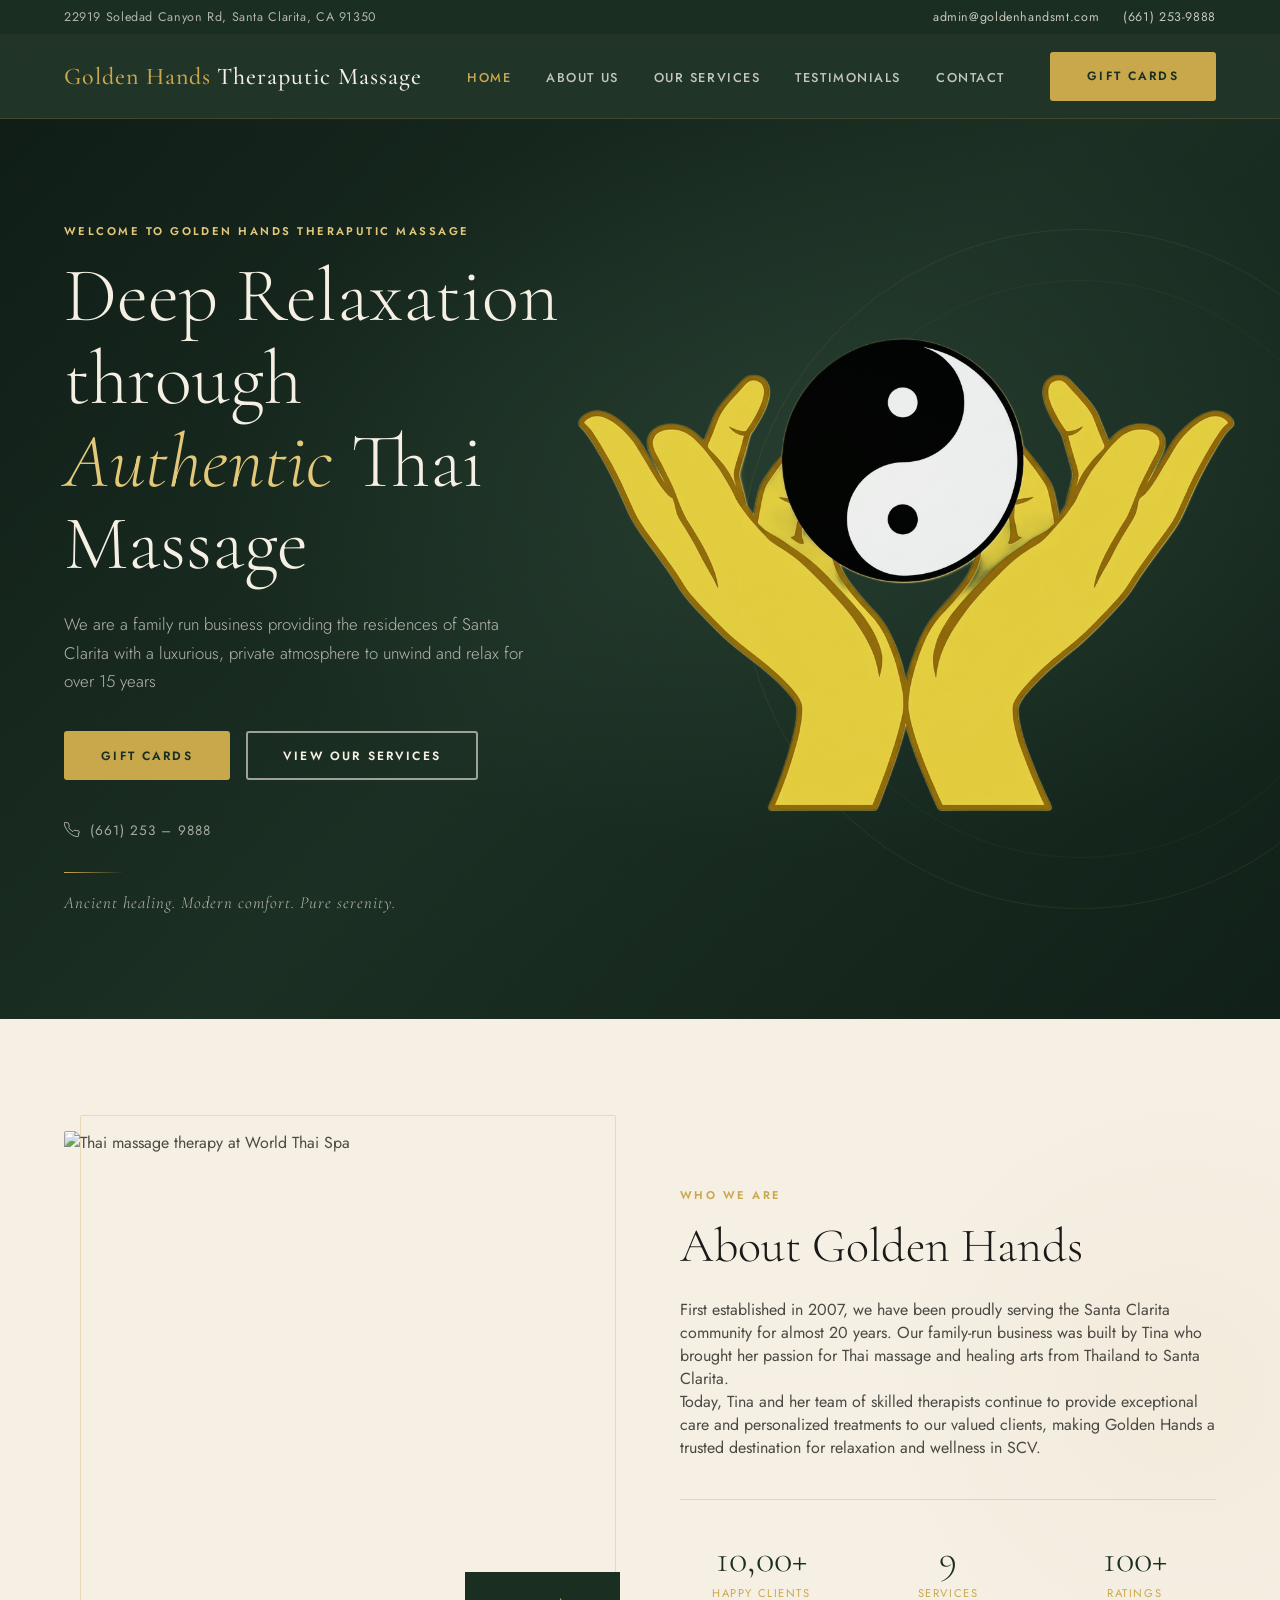
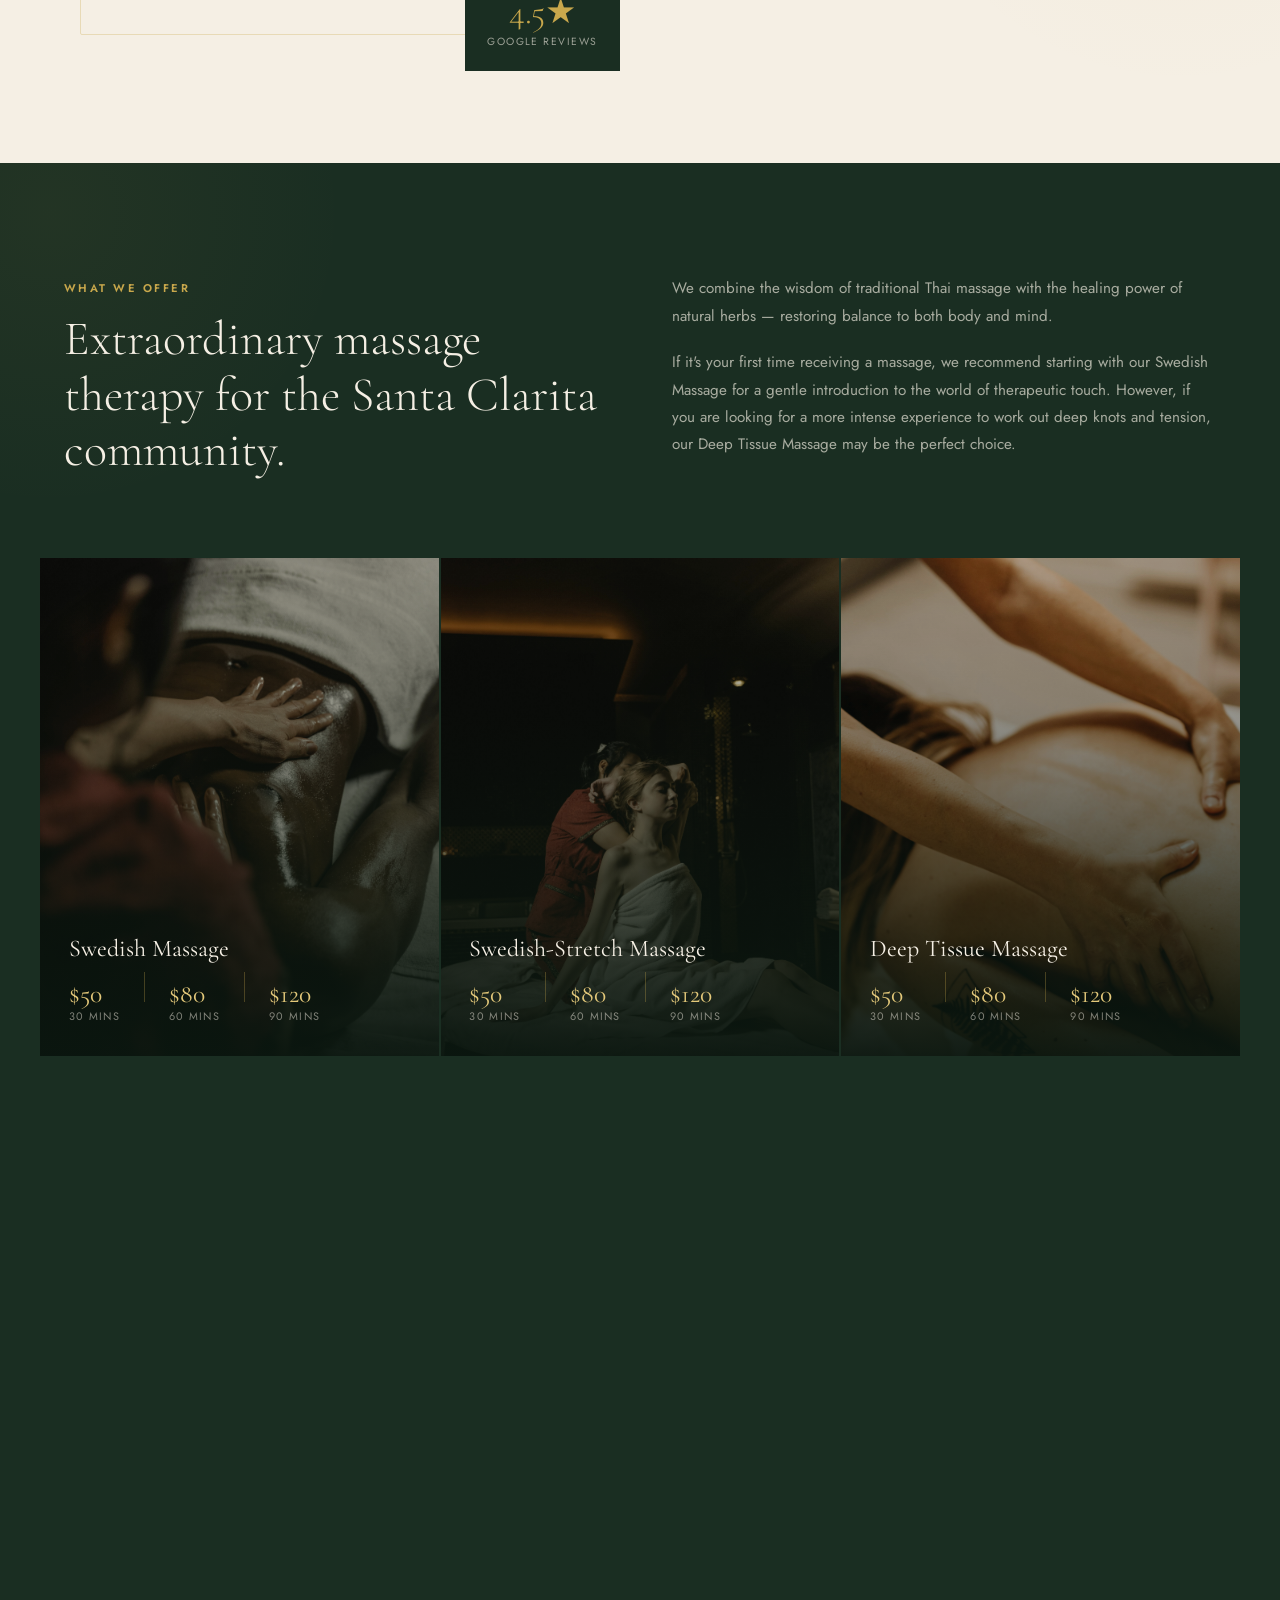
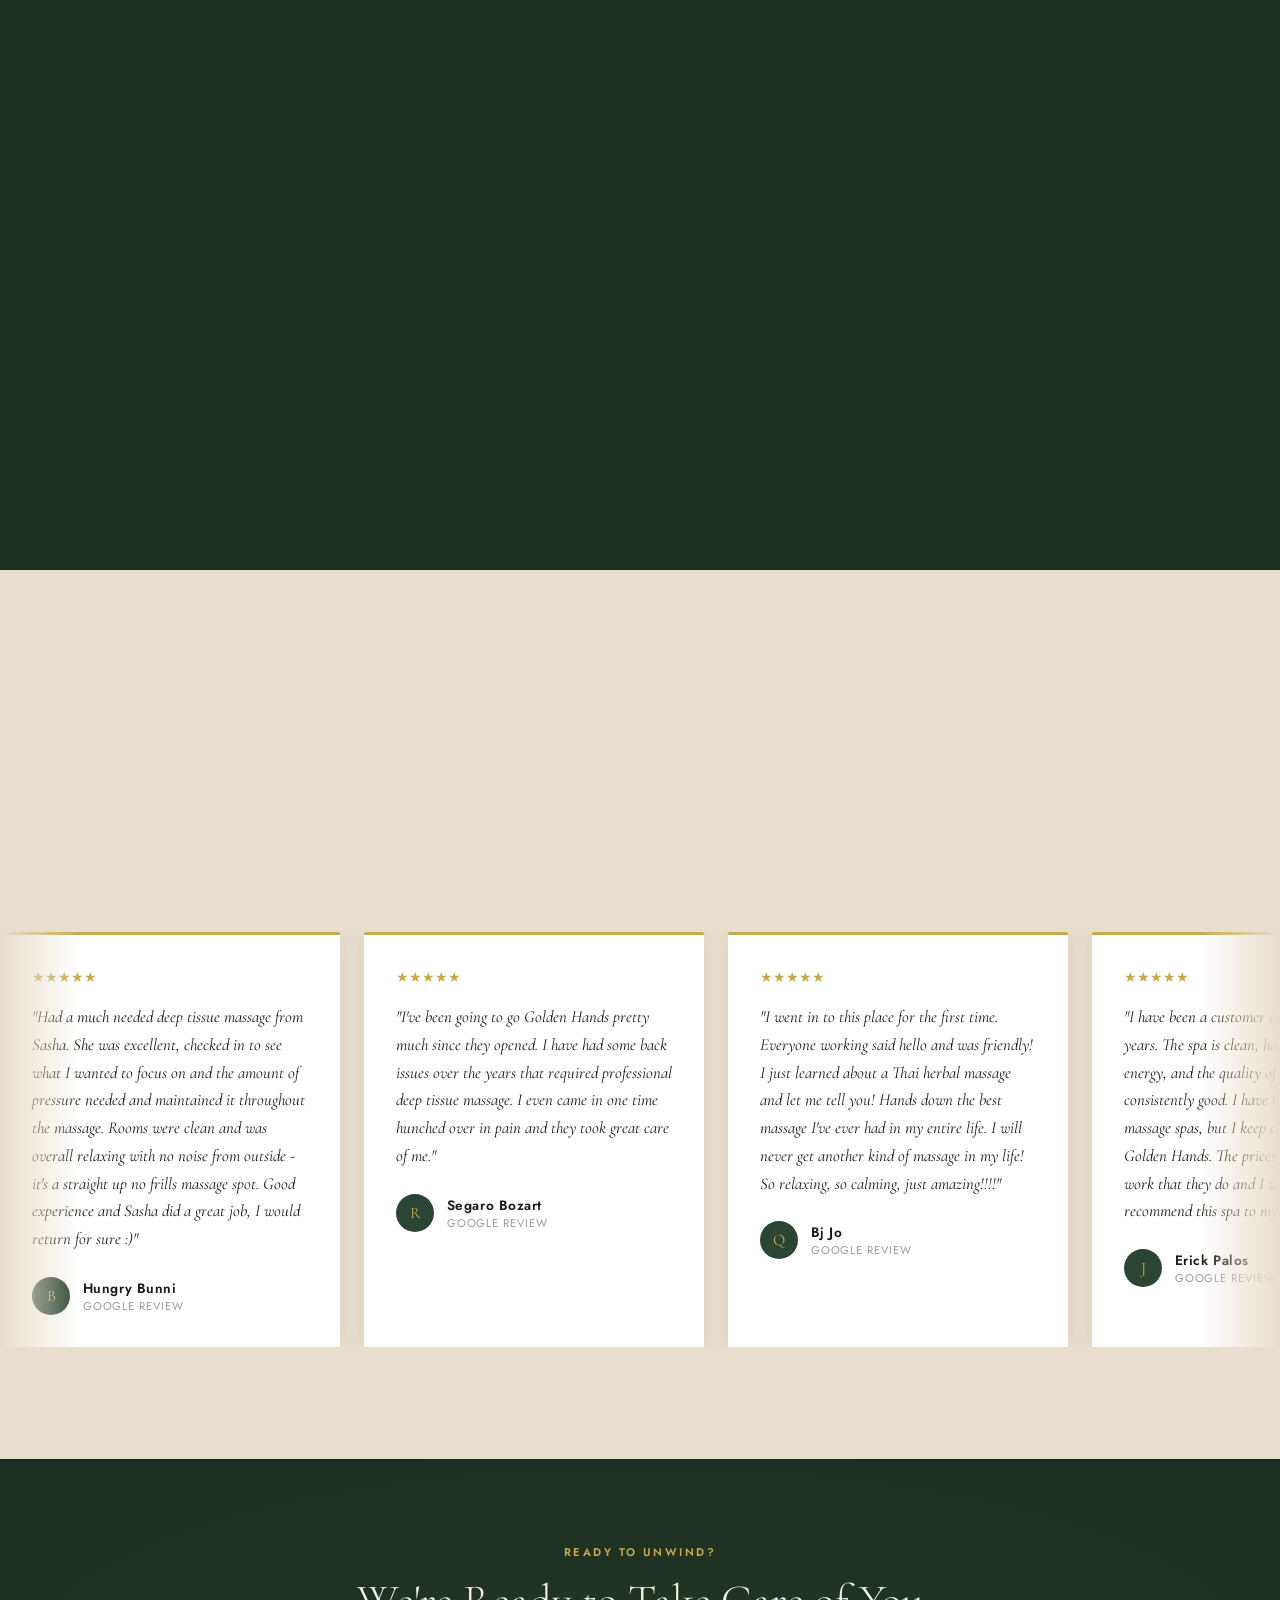
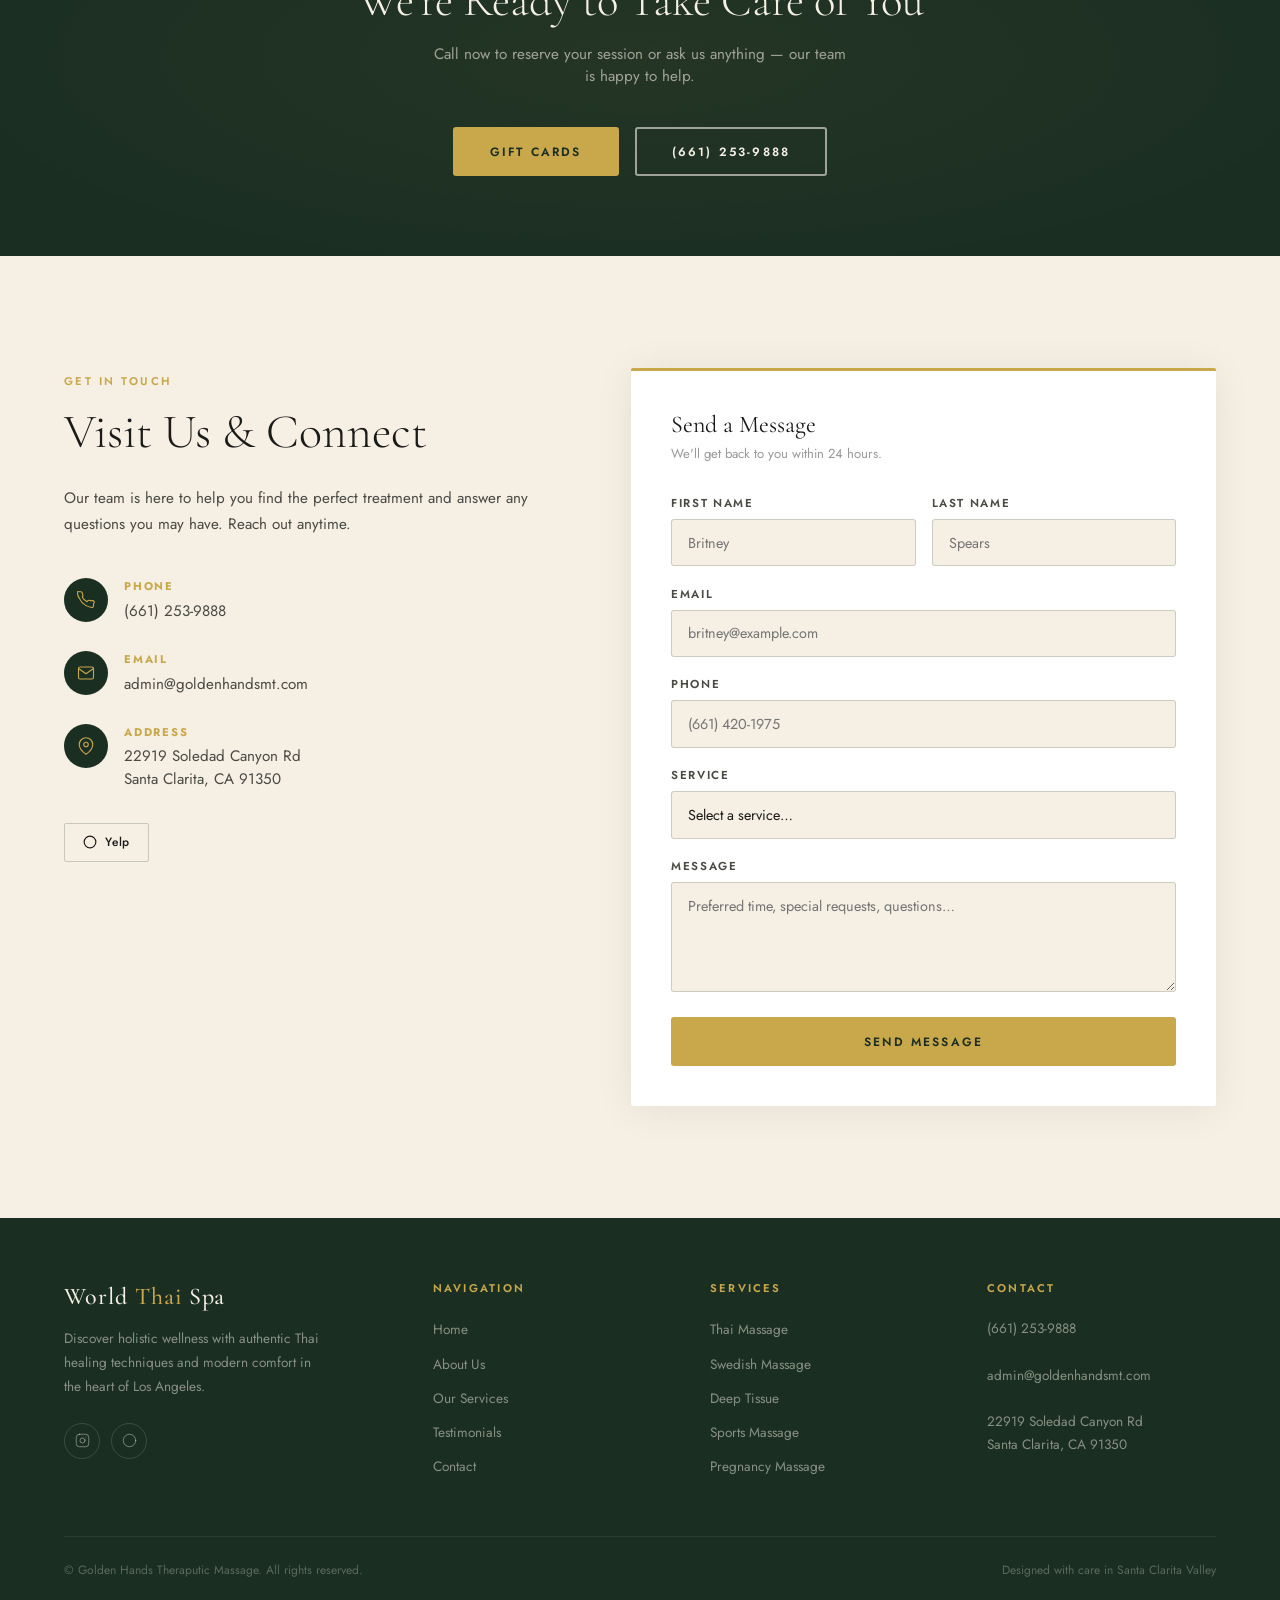
==== home.html @ 312598e4 "basic site" ====
<!DOCTYPE html>
<html lang="en">

<head>
  <meta charset="UTF-8" />
  <meta name="viewport" content="width=device-width,initial-scale=1.0" />
  <title>World Thai Spa – Authentic Thai Massage in Los Angeles</title>
  <link rel="preconnect" href="https://fonts.googleapis.com" />
  <link rel="preconnect" href="https://fonts.gstatic.com" crossorigin />
  <link
    href="https://fonts.googleapis.com/css2?family=Cormorant+Garamond:ital,wght@0,300;0,400;0,500;1,300;1,400&family=Jost:wght@300;400;500;600&display=swap"
    rel="stylesheet" />
  <link rel="stylesheet" href="style.css" />
  <link rel="icon" type="image/png" href="/assets/imgs/gh_logo.png">
</head>

<body>

  <!-- TOP BAR -->
  <div class="topbar">
    <div class="wrap">
      <span>22919 Soledad Canyon Rd, Santa Clarita, CA 91350</span>
      <div class="tb-links">
        <a href="mailto:admin@goldenhandsmt.com">admin@goldenhandsmt.com</a>
        <a href="tel:6612539888">(661) 253-9888</a>
      </div>
    </div>
  </div>

  <!-- NAV -->
  <nav id="main-nav">
    <div class="wrap">
      <div class="nav-in">
        <a href="#" class="logo"><span>Golden Hands </span>Theraputic Massage</span></a>
        <ul class="nav-links">
          <li><a href="#hero">Home</a></li>
          <li><a href="#about">About Us</a></li>
          <li><a href="#services">Our Services</a></li>
          <li><a href="#testimonials">Testimonials</a></li>
          <li><a href="#contact">Contact</a></li>
        </ul>
        <a href="https://www.thegiftcardcafe.com/vcart/shopPackage.php" target="_blank" rel="noopener"
          class="btn btn-gold nav-bk">Gift Cards</a>
        <button class="hamburger" id="ham" aria-label="Toggle menu"><span></span><span></span><span></span></button>
      </div>
    </div>
    <div class="mob-menu" id="mob">
      <a href="#hero">Home</a>
      <a href="#about">About Us</a>
      <a href="#services">Our Services</a>
      <a href="#testimonials">Testimonials</a>
      <a href="#contact">Contact</a>
      <a href="https://www.thegiftcardcafe.com/vcart/shopPackage.php" target="_blank" rel="noopener"
        class="btn btn-gold">Gift Cards</a>
    </div>
  </nav>

  <!-- HERO -->
  <section id="hero">
    <div class="hero-bg"></div>
    <div class="hero-grain"></div>
    <div class="hero-ring"></div>
    <div class="hero-logo">
      <img src="assets/imgs/gh_logo.png" alt="Golden Hands Therapeutic Massage Logo" />
    </div>
    <div class="wrap">
      <div class="hero-content">
        <span class="eyebrow">Welcome to Golden Hands Theraputic Massage</span>
        <h1>Deep Relaxation through<br><em>Authentic</em> Thai Massage</h1>
        <p>We are a family run business providing the residences of Santa Clarita with a luxurious, private atmosphere
          to unwind and relax for over 15 years</p>
        <div class="hero-cta">
          <a href="https://www.thegiftcardcafe.com/vcart/shopPackage.php" target="_blank" rel="noopener"
            class="btn btn-gold">Gift Cards</a>
          <a href="#services" class="btn btn-ol-lt">View Our Services</a>
        </div>
        <a href="tel:6612539888" class="hero-phone">
          <svg width="16" height="16" viewBox="0 0 24 24" fill="none" stroke="currentColor" stroke-width="1.5"
            stroke-linecap="round" stroke-linejoin="round">
            <path
              d="M22 16.92v3a2 2 0 01-2.18 2 19.79 19.79 0 01-8.63-3.07A19.5 19.5 0 013.17 9.81a19.79 19.79 0 01-3.07-8.62A2 2 0 012.08 1h3a2 2 0 012 1.72c.127.96.361 1.903.7 2.81a2 2 0 01-.45 2.11L6.91 8.06a16 16 0 006.29 6.29l1.42-1.42a2 2 0 012.11-.45c.907.339 1.85.573 2.81.7A2 2 0 0122 16.92z" />
          </svg>
          (661) 253 – 9888
        </a>
        <div class="hero-div"></div>
        <p class="hero-tag">Ancient healing. Modern comfort. Pure serenity.</p>
      </div>
    </div>
  </section>

  <!-- ABOUT -->
  <section id="about">
    <div class="wrap">
      <div class="about-grid">
        <div class="about-img-wrap reveal">
          <div class="about-frame"></div>
          <img src="https://images.unsplash.com/photo-1544161515-4ab6ce6db874?w=700&q=80"
            alt="Thai massage therapy at World Thai Spa" />
          <div class="about-badge"><strong>4.5★</strong><span>Google Reviews</span></div>
        </div>
        <div class="reveal">
          <span class="eyebrow">Who We Are</span>
          <h2 class="section-title">About Golden Hands</h2>
          <p>First established in 2007, we have been proudly serving the Santa Clarita community for almost 20 years.
            Our family-run business was built by Tina who brought her passion for Thai massage and healing arts from
            Thailand to Santa Clarita.
          </p>
          <p>Today, Tina and her team of skilled therapists continue to provide exceptional care and personalized
            treatments to our valued clients, making Golden Hands a trusted destination for relaxation and wellness in
            SCV.</p>
          </p>
          <div class="stats">
            <div><span class="stat-num">10,00+</span><span class="stat-lbl">Happy Clients</span></div>
            <div><span class="stat-num">9</span><span class="stat-lbl">Services</span></div>
            <div><span class="stat-num">100+</span><span class="stat-lbl">Ratings</span></div>
          </div>
        </div>
      </div>
    </div>
  </section>

  <!-- SERVICES -->
  <section id="services">
    <div class="wrap">
      <div class="svc-intro">
        <div class="reveal">
          <span class="eyebrow">What We Offer</span>
          <h2 class="section-title">Extraordinary massage therapy for the Santa Clarita community.</h2>
        </div>
        <div class="svc-intro-r reveal">
          <p>We combine the wisdom of traditional Thai massage with the healing power of natural herbs — restoring
            balance to both body and mind.</p>
          <p>If it's your first time receiving a massage, we recommend starting with our Swedish Massage for a gentle
            introduction to the world of therapeutic touch. However, if you are looking for a more intense experience to
            work out deep knots and tension, our Deep Tissue Massage may be the perfect choice.</p>
        </div>
      </div>
    </div>
    <div class="svc-grid">

      <div class="svc-card">
        <img src="assets/imgs/swedish_massage.jpg" alt="Swedish Massage" />
        <div class="svc-overlay">
          <h3 class="svc-name">Swedish Massage</h3>
          <p class="svc-desc">Gentle massage to ease stress, boost circulation, and provide calm relaxation — ideal for
            a peaceful day.</p>
          <div class="svc-prices">
            <div class="p-item"><span class="p-amt">$50</span><span class="p-dur">30 mins</span></div>
            <div class="p-div"></div>
            <div class="p-item"><span class="p-amt">$80</span><span class="p-dur">60 mins</span></div>
            <div class="p-div"></div>
            <div class="p-item"><span class="p-amt">$120</span><span class="p-dur">90 mins</span></div>
          </div>
        </div>
        <a href="https://www.thegiftcardcafe.com/vcart/shopPackage.php" target="_blank" rel="noopener"
          class="svc-book">Book
          →</a>
      </div>

      <div class="svc-card">
        <img src="assets/imgs/swedish_stretch.jpg" alt="Swedish Stretch Massage" />
        <div class="svc-overlay">
          <h3 class="svc-name">Swedish-Stretch Massage</h3>
          <p class="svc-desc">Gentle massage to ease stress, boost circulation, and provide calm relaxation including
            stretching — ideal for
            a peaceful day.</p>
          <div class="svc-prices">
            <div class="p-item"><span class="p-amt">$50</span><span class="p-dur">30 mins</span></div>
            <div class="p-div"></div>
            <div class="p-item"><span class="p-amt">$80</span><span class="p-dur">60 mins</span></div>
            <div class="p-div"></div>
            <div class="p-item"><span class="p-amt">$120</span><span class="p-dur">90 mins</span></div>
          </div>
        </div>
        <a href="https://www.thegiftcardcafe.com/vcart/shopPackage.php" target="_blank" rel="noopener"
          class="svc-book">Book
          →</a>
      </div>

      <div class="svc-card">
        <img src="assets/imgs/deep_tissue_massage.jpg" alt="Deep Tissue Massage" />
        <div class="svc-overlay">
          <h3 class="svc-name">Deep Tissue Massage</h3>
          <p class="svc-desc">Target chronic tension — release tight knots and restore your body's vitality with focused
            pressure.</p>
          <div class="svc-prices">
            <div class="p-item"><span class="p-amt">$50</span><span class="p-dur">30 mins</span></div>
            <div class="p-div"></div>
            <div class="p-item"><span class="p-amt">$80</span><span class="p-dur">60 mins</span></div>
            <div class="p-div"></div>
            <div class="p-item"><span class="p-amt">$120</span><span class="p-dur">90 mins</span></div>
          </div>
        </div>
        <a href="https://www.thegiftcardcafe.com/vcart/shopPackage.php" target="_blank" rel="noopener"
          class="svc-book">Book
          →</a>
      </div>

      <div class="svc-card">
        <img src="assets/imgs/thai_massage.png" alt="Deep Tissue Massage" />
        <div class="svc-overlay">
          <h3 class="svc-name">Deep Tissue-Thai Massage</h3>
          <p class="svc-desc">Target chronic tension — release tight knots and restore your body's vitality with focused
            pressure. While incorporating elements of Thai massage of stepping and feet to stretch the body</p>
          <div class="svc-prices">
            <div class="p-item"><span class="p-amt">$50</span><span class="p-dur">30 mins</span></div>
            <div class="p-div"></div>
            <div class="p-item"><span class="p-amt">$80</span><span class="p-dur">60 mins</span></div>
            <div class="p-div"></div>
            <div class="p-item"><span class="p-amt">$120</span><span class="p-dur">90 mins</span></div>
          </div>
        </div>
        <a href="https://www.thegiftcardcafe.com/vcart/shopPackage.php" target="_blank" rel="noopener"
          class="svc-book">Book
          →</a>
      </div>

      <div class="svc-card">
        <img src="assets/imgs/sports_massage.png" alt="Sports Massage" />
        <div class="svc-overlay">
          <h3 class="svc-name">Sports Massage</h3>
          <p class="svc-desc">Similar to a deep tissue massage, but tailored for athletes to enhance performance,
            increase flexibility, and target specific injury-prone areas</p>
          <div class="svc-prices">
            <div class="p-item"><span class="p-amt">$50</span><span class="p-dur">30 mins</span></div>
            <div class="p-div"></div>
            <div class="p-item"><span class="p-amt">$80</span><span class="p-dur">60 mins</span></div>
            <div class="p-div"></div>
            <div class="p-item"><span class="p-amt">$120</span><span class="p-dur">90 mins</span></div>
          </div>
        </div>
        <a href="https://www.thegiftcardcafe.com/vcart/shopPackage.php" target="_blank" rel="noopener"
          class="svc-book">Book
          →</a>
      </div>

      <div class="svc-card">
        <img src="assets/imgs/pregnancy_massage.png" alt="Pregnancy Massage" />
        <div class="svc-overlay">
          <h3 class="svc-name">Pregnancy Massage</h3>
          <p class="svc-desc">A pregnancy massage is a gentle, soothing therapy tailored to support a pregnant person’s
            changing body, helping relieve tension in areas like the lower back, hips, and legs.</p>
          <p class="svc-desc">It is recommended to be atleast in the second trimester(12 weeks) to receive this
            treatment.</p>
          <div class="svc-prices">
            <div class="p-item"><span class="p-amt">$70</span><span class="p-dur">60 mins</span></div>
            <div class="p-div"></div>
            <div class="p-item"><span class="p-amt">$70</span><span class="p-dur">60 mins</span></div>
            <div class="p-div"></div>
            <div class="p-item"><span class="p-amt">$100</span><span class="p-dur">90 mins</span></div>
          </div>
        </div>
        <a href="https://www.thegiftcardcafe.com/vcart/shopPackage.php" target="_blank" rel="noopener"
          class="svc-book">Book
          →</a>
      </div>

      <div class="svc-card">
        <img src="assets/imgs/hot_stone_massage.jpg" alt="Hot Stone Massage" />
        <div class="svc-overlay">
          <h3 class="svc-name">Hot Stone Massage</h3>
          <p class="svc-desc">A hot stone massage is a deeply relaxing treatment that uses smooth, heated stones placed
            on key areas of the body and incorporated into the massage to ease muscle tension. The warmth of the stones
            helps improve circulation, melt away stress, and promote a profound sense of calm and balance.</p>
          <div class="svc-prices">
            <div class="p-item"><span class="p-amt">$90</span><span class="p-dur">60 mins</span></div>
            <div class="p-div"></div>
            <div class="p-item"><span class="p-amt">$135</span><span class="p-dur">90 mins</span></div>
          </div>
        </div>
        <a href="https://www.thegiftcardcafe.com/vcart/shopPackage.php" target="_blank" rel="noopener"
          class="svc-book">Book
          →</a>
      </div>


      <div class="svc-card">
        <img src="assets/imgs/herbal.png" alt="Thai Herbal Massage" />
        <div class="svc-overlay">
          <h3 class="svc-name">Thai Herbal Massage</h3>
          <p class="svc-desc">This treatment is used in combination with traditional Thai and Deep Tissue massage by
            using a steamed Herb Balls.</p>
          <p class="svc-desc">The herbals are imported from Thailand and contains turmeric, plai, kaffir lime, camphor
            and tamarind. The herbs deeply relax muscles and reduce inflammation while drawing out toxins, and purfy,
            heal and smooth the skin.</p>
          <div class="svc-prices">
            <div class="p-item"><span class="p-amt">$110</span><span class="p-dur">60 mins</span></div>
            <div class="p-div"></div>
            <div class="p-item"><span class="p-amt">$155</span><span class="p-dur">90 mins</span></div>
          </div>
        </div>
        <a href="https://www.thegiftcardcafe.com/vcart/shopPackage.php" target="_blank" rel="noopener"
          class="svc-book">Book
          →</a>
      </div>

      <div class="svc-card">
        <img src="https://images.unsplash.com/photo-1540555700478-4be289fbecef?w=600&q=80" alt="Combination Massage" />
        <div class="svc-overlay">
          <h3 class="svc-name">Body Scrub Massage</h3>
          <p class="svc-desc">A body scrub that exfoliates and nourishes the skin, leaving it smooth and radiant.</p>
          <div class="svc-prices">
            <div class="p-item"><span class="p-amt">$70</span><span class="p-dur">40 mins</span></div>
          </div>
        </div>
        <a href="https://www.thegiftcardcafe.com/vcart/shopPackage.php" target="_blank" rel="noopener"
          class="svc-book">Book
          →</a>
      </div>

  </section>

  <!-- TESTIMONIALS -->
  <section id="testimonials">
    <div class="wrap">
      <div class="t-header reveal">
        <span class="eyebrow">Testimonials</span>
        <h2 class="section-title">Customer Feedback &amp; Reviews</h2>
        <div class="stars-row">★★★★★</div>
      </div>
    </div>
    <div class="t-wrap">
      <div class="t-track">
        <div class="r-card">
          <div class="r-stars">★★★★★</div>
          <p class="r-text">"Had a much needed deep tissue massage from Sasha. She was excellent, checked in to see what I wanted to focus on and the amount of pressure needed and maintained it throughout the massage. Rooms were clean and was overall relaxing with no noise from outside - it's a straight up no frills massage spot. Good experience and Sasha did a great job, I would return for sure :)"</p>
          <div class="r-auth">
            <div class="r-av">B</div>
            <div>
              <div class="r-name">Hungry Bunni</div>
              <div class="r-src">Google Review</div>
            </div>
          </div>
        </div>
        <div class="r-card">
          <div class="r-stars">★★★★★</div>
          <p class="r-text">"I've been going to go Golden Hands pretty much since they opened. I have had some back issues over the years that required professional deep tissue massage. I even came in one time hunched over in pain and they took great care of me."</p>
          <div class="r-auth">
            <div class="r-av">R</div>
            <div>
              <div class="r-name">Segaro Bozart</div>
              <div class="r-src">Google Review</div>
            </div>
          </div>
        </div>
        <div class="r-card">
          <div class="r-stars">★★★★★</div>
          <p class="r-text">"I went in to this place for the first time. Everyone working said hello and was friendly! I just learned about a Thai herbal massage and let me tell you! Hands down the best massage I've ever had in my entire life. I will never get another kind of massage in my life! So relaxing, so calming, just amazing!!!!"</p>
          <div class="r-auth">
            <div class="r-av">Q</div>
            <div>
              <div class="r-name">Bj Jo</div>
              <div class="r-src">Google Review</div>
            </div>
          </div>
        </div>
        <div class="r-card">
          <div class="r-stars">★★★★★</div>
          <p class="r-text">"I have been a customer of this spa for eight years. The spa is clean, has a feeling of good energy, and the quality of their work is consistently good. I have tried several Thai massage spas, but I keep coming back to Golden Hands. The prices are very fair for the work that they do and I would not hesitate to recommend this spa to my friends."</p>
          <div class="r-auth">
            <div class="r-av">J</div>
            <div>
              <div class="r-name">Erick Palos</div>
              <div class="r-src">Google Review</div>
            </div>
          </div>
        </div>
        <div class="r-card">
          <div class="r-stars">★★★★★</div>
          <p class="r-text">"I have had three massages now, by two different therapists. I have a pinched nerve in my neck that has left me in a lot of pain regularly. Every time I walk out after getting a massage, I have significantly less pain, and my nerve damage gets better (less) with each visit.
Highly recommend"</p>
          <div class="r-auth">
            <div class="r-av">C</div>
            <div>
              <div class="r-name">Elvis King</div>
              <div class="r-src">Google Review</div>
            </div>
          </div>
        </div>
        <div class="r-card">
          <div class="r-stars">★★★★★</div>
          <p class="r-text">"Came in today for the first time. Tina was helpful and professional and Ava did a spectacular job. Will certainly be back."</p>
          <div class="r-auth">
            <div class="r-av">A</div>
            <div>
              <div class="r-name">Daren Viles</div>
              <div class="r-src">Google Review</div>
            </div>
          </div>
        </div>
        <div class="r-card">
          <div class="r-stars">★★★★★</div>
          <p class="r-text">"I've been in terrible pain last several weeks and today I went to go see if they take walk ins and they do
They gave me a 30 minute massage and very professional treatment from the moment I walked in I will definitely be returning and letting my friends and family to come here prices are reasonable AAA massage therapy glad I've found my massage place here locally."</p>
          <div class="r-auth">
            <div class="r-av">M</div>
            <div>
              <div class="r-name">Ricardo S</div>
              <div class="r-src">Yelp Review</div>
            </div>
          </div>
        </div>
        <!-- duplicate set for seamless infinite scroll -->
        <div class="r-card">
          <div class="r-stars">★★★★★</div>
          <p class="r-text">"Had a much needed deep tissue massage from Sasha. She was excellent, checked in to see what I wanted to focus on and the amount of pressure needed and maintained it throughout the massage. Rooms were clean and was overall relaxing with no noise from outside - it's a straight up no frills massage spot. Good experience and Sasha did a great job, I would return for sure :)"</p>
          <div class="r-auth">
            <div class="r-av">B</div>
            <div>
              <div class="r-name">Hungry Bunni</div>
              <div class="r-src">Google Review</div>
            </div>
          </div>
        </div>
        <div class="r-card">
          <div class="r-stars">★★★★★</div>
          <p class="r-text">"I've been going to go Golden Hands pretty much since they opened. I have had some back issues over the years that required professional deep tissue massage. I even came in one time hunched over in pain and they took great care of me."</p>
          <div class="r-auth">
            <div class="r-av">R</div>
            <div>
              <div class="r-name">Segaro Bozart</div>
              <div class="r-src">Google Review</div>
            </div>
          </div>
        </div>
        <div class="r-card">
          <div class="r-stars">★★★★★</div>
          <p class="r-text">"I went in to this place for the first time. Everyone working said hello and was friendly! I just learned about a Thai herbal massage and let me tell you! Hands down the best massage I've ever had in my entire life. I will never get another kind of massage in my life! So relaxing, so calming, just amazing!!!!"</p>
          <div class="r-auth">
            <div class="r-av">Q</div>
            <div>
              <div class="r-name">Bj Jo</div>
              <div class="r-src">Google Review</div>
            </div>
          </div>
        </div>
        <div class="r-card">
          <div class="r-stars">★★★★★</div>
          <p class="r-text">"I have been a customer of this spa for eight years. The spa is clean, has a feeling of good energy, and the quality of their work is consistently good. I have tried several Thai massage spas, but I keep coming back to Golden Hands. The prices are very fair for the work that they do and I would not hesitate to recommend this spa to my friends."</p>
          <div class="r-auth">
            <div class="r-av">J</div>
            <div>
              <div class="r-name">Erick Palos</div>
              <div class="r-src">Google Review</div>
            </div>
          </div>
        </div>
        <div class="r-card">
          <div class="r-stars">★★★★★</div>
          <p class="r-text">"I have had three massages now, by two different therapists. I have a pinched nerve in my neck that has left me in a lot of pain regularly. Every time I walk out after getting a massage, I have significantly less pain, and my nerve damage gets better (less) with each visit.
Highly recommend"</p>
          <div class="r-auth">
            <div class="r-av">C</div>
            <div>
              <div class="r-name">Elvis King</div>
              <div class="r-src">Google Review</div>
            </div>
          </div>
        </div>
        <div class="r-card">
          <div class="r-stars">★★★★★</div>
          <p class="r-text">"Came in today for the first time. Tina was helpful and professional and Ava did a spectacular job. Will certainly be back."</p>
          <div class="r-auth">
            <div class="r-av">A</div>
            <div>
              <div class="r-name">Daren Viles</div>
              <div class="r-src">Google Review</div>
            </div>
          </div>
        </div>
        <div class="r-card">
          <div class="r-stars">★★★★★</div>
          <p class="r-text">"I've been in terrible pain last several weeks and today I went to go see if they take walk ins and they do
They gave me a 30 minute massage and very professional treatment from the moment I walked in I will definitely be returning and letting my friends and family to come here prices are reasonable AAA massage therapy glad I've found my massage place here locally."</p>
          <div class="r-auth">
            <div class="r-av">M</div>
            <div>
              <div class="r-name">Ricardo S</div>
              <div class="r-src">Yelp Review</div>
            </div>
          </div>
        </div>
      </div>
    </div>
  </section>

  <!-- CTA STRIP -->
  <div class="cta-strip">
    <div class="wrap reveal">
      <span class="eyebrow">Ready to Unwind?</span>
      <h2>We're Ready to Take Care of You</h2>
      <p>Call now to reserve your session or ask us anything — our team is happy to help.</p>
      <div class="cta-btns">
        <a href="https://www.thegiftcardcafe.com/vcart/shopPackage.php" target="_blank" rel="noopener"
          class="btn btn-gold">Gift Cards</a>
        <a href="tel:6612539888" class="btn btn-ol-lt">(661) 253-9888</a>
      </div>
    </div>
  </div>

  <!-- CONTACT -->
  <section id="contact">
    <div class="wrap">
      <div class="contact-grid">
        <div class="c-info reveal">
          <span class="eyebrow">Get in Touch</span>
          <h2 class="section-title">Visit Us &amp; Connect</h2>
          <p>Our team is here to help you find the perfect treatment and answer any questions you may have. Reach out
            anytime.</p>
          <div class="c-item">
            <div class="c-icon"><svg width="18" height="18" viewBox="0 0 24 24" fill="none" stroke="currentColor"
                stroke-width="1.5" stroke-linecap="round" stroke-linejoin="round">
                <path
                  d="M22 16.92v3a2 2 0 01-2.18 2 19.79 19.79 0 01-8.63-3.07A19.5 19.5 0 013.17 9.81a19.79 19.79 0 01-3.07-8.62A2 2 0 012.08 1h3a2 2 0 012 1.72c.127.96.361 1.903.7 2.81a2 2 0 01-.45 2.11L6.91 8.06a16 16 0 006.29 6.29l1.42-1.42a2 2 0 012.11-.45c.907.339 1.85.573 2.81.7A2 2 0 0122 16.92z" />
              </svg></div>
            <div class="c-item-txt"><strong>Phone</strong><a href="tel:6612539888">(661) 253-9888</a></div>
          </div>
          <div class="c-item">
            <div class="c-icon"><svg width="18" height="18" viewBox="0 0 24 24" fill="none" stroke="currentColor"
                stroke-width="1.5" stroke-linecap="round" stroke-linejoin="round">
                <path d="M4 4h16c1.1 0 2 .9 2 2v12c0 1.1-.9 2-2 2H4c-1.1 0-2-.9-2-2V6c0-1.1.9-2 2-2z" />
                <polyline points="22,6 12,13 2,6" />
              </svg></div>
            <div class="c-item-txt"><strong>Email</strong><a
                href="mailto:admin@goldenhandsmt.com">admin@goldenhandsmt.com</a></div>
          </div>
          <div class="c-item">
            <div class="c-icon"><svg width="18" height="18" viewBox="0 0 24 24" fill="none" stroke="currentColor"
                stroke-width="1.5" stroke-linecap="round" stroke-linejoin="round">
                <path d="M21 10c0 7-9 13-9 13s-9-6-9-13a9 9 0 0118 0z" />
                <circle cx="12" cy="10" r="3" />
              </svg></div>
            <div class="c-item-txt"><strong>Address</strong>
              <p>22919 Soledad Canyon Rd<br> Santa Clarita, CA 91350</p>
            </div>
          </div>
          <div class="c-socials">
            <!-- <a href="https://www.instagram.com/worldthai_spa/" target="_blank" rel="noopener" class="soc-btn">
              <svg width="14" height="14" viewBox="0 0 24 24" fill="none" stroke="currentColor" stroke-width="2"
                stroke-linecap="round" stroke-linejoin="round">
                <rect x="2" y="2" width="20" height="20" rx="5" ry="5" />
                <path d="M16 11.37A4 4 0 1112.63 8 4 4 0 0116 11.37z" />
                <line x1="17.5" y1="6.5" x2="17.51" y2="6.5" />
              </svg>
              Instagram
            </a> -->
            <a href="https://www.yelp.com/biz/golden-hands-therapeutic-massage-santa-clarita" target="_blank"
              rel="noopener" class="soc-btn">
              <svg width="14" height="14" viewBox="0 0 24 24" fill="none" stroke="currentColor" stroke-width="2"
                stroke-linecap="round" stroke-linejoin="round">
                <path d="M12 2C6.48 2 2 6.48 2 12s4.48 10 10 10 10-4.48 10-10S17.52 2 12 2z" />
              </svg>
              Yelp
            </a>
          </div>
        </div>

        <div class="c-form reveal">
          <h3>Send a Message</h3>
          <p class="sub">We'll get back to you within 24 hours.</p>
          <div class="form-row">
            <div class="fg"><label>First Name</label><input type="text" placeholder="Britney" /></div>
            <div class="fg"><label>Last Name</label><input type="text" placeholder="Spears" /></div>
          </div>
          <div class="fg"><label>Email</label><input type="email" placeholder="britney@example.com" /></div>
          <div class="fg"><label>Phone</label><input type="tel" placeholder="(661) 420-1975" /></div>
          <div class="fg">
            <label>Service</label>
            <select>
              <option value="">Select a service…</option>
              <option>Help</option>
              <option>Questions</option>
              <option>Employment</option>
              <option>Bookings</option>
            </select>
          </div>
          <div class="fg"><label>Message</label><textarea
              placeholder="Preferred time, special requests, questions…"></textarea></div>
          <button class="btn btn-gold f-sub"
            onclick="this.textContent='Message Sent ✓';this.style.opacity='.7';this.disabled=true">Send Message</button>
        </div>
      </div>
    </div>
  </section>

  <!-- FOOTER -->
  <footer>
    <div class="wrap">
      <div class="footer-grid">
        <div class="f-brand">
          <a href="#" class="logo">World <span>Thai</span> Spa</a>
          <p>Discover holistic wellness with authentic Thai healing techniques and modern comfort in the heart of Los
            Angeles.</p>
          <div class="f-socials">
            <a href="https://www.instagram.com/worldthai_spa/" target="_blank" rel="noopener" class="f-soc"
              aria-label="Instagram">
              <svg width="15" height="15" viewBox="0 0 24 24" fill="none" stroke="currentColor" stroke-width="1.5"
                stroke-linecap="round" stroke-linejoin="round">
                <rect x="2" y="2" width="20" height="20" rx="5" />
                <path d="M16 11.37A4 4 0 1112.63 8 4 4 0 0116 11.37z" />
                <line x1="17.5" y1="6.5" x2="17.51" y2="6.5" />
              </svg>
            </a>
            <a href="https://www.yelp.com/biz/world-thai-spa-los-angeles" target="_blank" rel="noopener" class="f-soc"
              aria-label="Yelp">
              <svg width="15" height="15" viewBox="0 0 24 24" fill="none" stroke="currentColor" stroke-width="1.5"
                stroke-linecap="round">
                <circle cx="12" cy="12" r="10" />
              </svg>
            </a>
          </div>
        </div>
        <div class="f-col">
          <h4>Navigation</h4>
          <ul>
            <li><a href="#hero">Home</a></li>
            <li><a href="#about">About Us</a></li>
            <li><a href="#services">Our Services</a></li>
            <li><a href="#testimonials">Testimonials</a></li>
            <li><a href="#contact">Contact</a></li>
          </ul>
        </div>
        <div class="f-col">
          <h4>Services</h4>
          <ul>
            <li><a href="#services">Thai Massage</a></li>
            <li><a href="#services">Swedish Massage</a></li>
            <li><a href="#services">Deep Tissue</a></li>
            <li><a href="#services">Sports Massage</a></li>
            <li><a href="#services">Pregnancy Massage</a></li>
          </ul>
        </div>
        <div class="f-col">
          <h4>Contact</h4>
          <p><a href="tel:6612539888" style="color:rgba(245,239,228,.5);transition:color .2s"
              onmouseover="this.style.color='var(--cream)'" onmouseout="this.style.color='rgba(245,239,228,.5)'">(661)
              253-9888</a></p>
          <br>
          <p><a href="mailto:admin@goldenhandsmt.com" style="color:rgba(245,239,228,.5);transition:color .2s"
              onmouseover="this.style.color='var(--cream)'"
              onmouseout="this.style.color='rgba(245,239,228,.5)'">admin@goldenhandsmt.com</a></p>
          <br>
          <p>22919 Soledad Canyon Rd<br> Santa Clarita, CA 91350</p>
        </div>
      </div>
      <div class="footer-btm">
        <span>© Golden Hands Theraputic Massage. All rights reserved.</span>
        <span>Designed with care in Santa Clarita Valley</span>
      </div>
    </div>
  </footer>

  <script>
    // ── Sticky nav shadow ───────────────────────────
    const nav = document.getElementById('main-nav');
    window.addEventListener('scroll', () => {
      nav.classList.toggle('scrolled', window.scrollY > 40);
    });

    // ── Hamburger ───────────────────────────────────
    const ham = document.getElementById('ham');
    const mob = document.getElementById('mob');
    ham.addEventListener('click', () => {
      ham.classList.toggle('open');
      mob.classList.toggle('open');
    });
    // Close mobile menu on link click
    mob.querySelectorAll('a').forEach(a => a.addEventListener('click', () => {
      ham.classList.remove('open');
      mob.classList.remove('open');
    }));

    // ── Scroll reveal ────────────────────────────────
    const obs = new IntersectionObserver((entries) => {
      entries.forEach(e => { if (e.isIntersecting) { e.target.classList.add('vis'); obs.unobserve(e.target); } });
    }, { threshold: 0.12 });
    document.querySelectorAll('.reveal').forEach(el => obs.observe(el));

    // ── Stagger service cards ────────────────────────
    const cards = document.querySelectorAll('.svc-card');
    const cardObs = new IntersectionObserver((entries) => {
      entries.forEach((e, i) => {
        if (e.isIntersecting) {
          setTimeout(() => {
            e.target.style.opacity = '1';
            e.target.style.transform = 'translateY(0)';
          }, i * 80);
          cardObs.unobserve(e.target);
        }
      });
    }, { threshold: 0.08 });
    cards.forEach(c => {
      c.style.opacity = '0';
      c.style.transform = 'translateY(24px)';
      c.style.transition = 'opacity .6s ease, transform .6s ease';
      cardObs.observe(c);
    });

    // ── Active nav link on scroll ───────────────────
    const sections = document.querySelectorAll('section[id], #hero');
    const navAs = document.querySelectorAll('.nav-links a');
    const secObs = new IntersectionObserver((entries) => {
      entries.forEach(e => {
        if (e.isIntersecting) {
          navAs.forEach(a => a.style.color = '');
          const active = document.querySelector(`.nav-links a[href="#${e.target.id}"]`);
          if (active) active.style.color = 'var(--gold)';
        }
      });
    }, { threshold: 0.4 });
    sections.forEach(s => secObs.observe(s));
  </script>
</body>

</html>
---- style.css ----
/* ── VARIABLES ─────────────────────────────────── */
:root {
  --gold: #c9a84c;
  --gold-lt: #e3c87a;
  --g-deep: #1a2e22;
  --g-mid: #2b4535;
  --g-soft: #3d5a47;
  --cream: #f5efe4;
  --cream-dk: #e8dece;
  --txt: #4a4a44;
  --txt-dk: #1a1a18;
  --white: #fff;
  --ease: .4s cubic-bezier(.25, .46, .45, .94);
}

*,
*::before,
*::after {
  box-sizing: border-box;
  margin: 0;
  padding: 0
}

html {
  scroll-behavior: smooth
}

body {
  font-family: 'Jost', sans-serif;
  color: var(--txt);
  background: var(--cream);
  overflow-x: hidden
}

h1,
h2,
h3,
h4 {
  font-family: 'Cormorant Garamond', serif;
  font-weight: 400;
  color: var(--txt-dk);
  line-height: 1.15
}

a {
  text-decoration: none;
  color: inherit
}

img {
  display: block;
  max-width: 100%
}

ul {
  list-style: none
}

/* ── UTILITY ─────────────────────────────────────── */
.wrap {
  width: min(1160px, 90%);
  margin: 0 auto
}

.eyebrow {
  display: inline-block;
  font-size: .7rem;
  font-weight: 600;
  letter-spacing: .22em;
  text-transform: uppercase;
  color: var(--gold);
  margin-bottom: 1rem
}

.section-title {
  font-size: clamp(2rem, 4vw, 3rem);
  font-weight: 300;
  margin-bottom: 1.5rem
}

.btn {
  display: inline-block;
  padding: .85rem 2.2rem;
  font-family: 'Jost', sans-serif;
  font-size: .75rem;
  font-weight: 600;
  letter-spacing: .18em;
  text-transform: uppercase;
  border-radius: 3px;
  transition: var(--ease);
  cursor: pointer;
  border: none
}

.btn-gold {
  background: var(--gold);
  color: var(--g-deep);
  border: 2px solid var(--gold)
}

.btn-gold:hover {
  background: var(--gold-lt);
  border-color: var(--gold-lt);
  transform: translateY(-2px);
  box-shadow: 0 8px 24px rgba(201, 168, 76, .35)
}

.btn-ol-lt {
  background: transparent;
  color: var(--cream);
  border: 2px solid rgba(245, 239, 228, .6)
}

.btn-ol-lt:hover {
  background: rgba(245, 239, 228, .12);
  border-color: var(--cream);
  transform: translateY(-2px)
}

.btn-ol-dk {
  background: transparent;
  color: var(--g-deep);
  border: 2px solid var(--g-deep)
}

.btn-ol-dk:hover {
  background: var(--g-deep);
  color: var(--cream);
  transform: translateY(-2px)
}

/* reveal */
.reveal {
  opacity: 0;
  transform: translateY(28px);
  transition: opacity .7s ease, transform .7s ease
}

.reveal.vis {
  opacity: 1;
  transform: translateY(0)
}

/* ── TOP BAR ─────────────────────────────────────── */
.topbar {
  background: var(--g-deep);
  padding: .5rem 0;
  font-size: .78rem;
  color: rgba(245, 239, 228, .7);
  letter-spacing: .05em
}

.topbar .wrap {
  display: flex;
  justify-content: space-between;
  align-items: center;
  flex-wrap: wrap;
  gap: .5rem
}

.topbar a {
  color: rgba(245, 239, 228, .8);
  transition: color .2s
}

.topbar a:hover {
  color: var(--gold)
}

.tb-links {
  display: flex;
  gap: 1.5rem
}

/* ── NAV ─────────────────────────────────────────── */
nav {
  position: sticky;
  top: 0;
  z-index: 100;
  background: rgba(26, 46, 34, .97);
  backdrop-filter: blur(12px);
  border-bottom: 1px solid rgba(201, 168, 76, .18);
  transition: box-shadow .3s
}

nav.scrolled {
  box-shadow: 0 4px 30px rgba(0, 0, 0, .35)
}

.nav-in {
  display: flex;
  align-items: center;
  justify-content: space-between;
  padding: 1.1rem 0
}

.logo {
  font-family: 'Cormorant Garamond', serif;
  font-size: 1.5rem;
  font-weight: 500;
  color: var(--cream);
  letter-spacing: .04em
}

.logo span {
  color: var(--gold)
}

.nav-links {
  display: flex;
  gap: 2.2rem;
  align-items: center
}

.nav-links a {
  font-size: .8rem;
  font-weight: 500;
  letter-spacing: .12em;
  text-transform: uppercase;
  color: rgba(245, 239, 228, .78);
  transition: color .2s;
  position: relative
}

.nav-links a::after {
  content: '';
  position: absolute;
  bottom: -4px;
  left: 0;
  right: 100%;
  height: 1px;
  background: var(--gold);
  transition: right .3s
}

.nav-links a:hover {
  color: var(--cream)
}

.nav-links a:hover::after {
  right: 0
}

.hamburger {
  display: none;
  flex-direction: column;
  gap: 5px;
  cursor: pointer;
  padding: 4px;
  background: none;
  border: none
}

.hamburger span {
  width: 24px;
  height: 2px;
  background: var(--cream);
  display: block;
  transition: var(--ease)
}

.hamburger.open span:nth-child(1) {
  transform: translateY(7px) rotate(45deg)
}

.hamburger.open span:nth-child(2) {
  opacity: 0
}

.hamburger.open span:nth-child(3) {
  transform: translateY(-7px) rotate(-45deg)
}

.mob-menu {
  display: none;
  background: var(--g-deep);
  padding: 1.5rem 0;
  border-top: 1px solid rgba(201, 168, 76, .15)
}

.mob-menu.open {
  display: block
}

.mob-menu a {
  display: block;
  padding: .75rem 1.5rem;
  font-size: .85rem;
  font-weight: 500;
  letter-spacing: .1em;
  text-transform: uppercase;
  color: rgba(245, 239, 228, .8);
  transition: color .2s, padding-left .2s
}

.mob-menu a:hover {
  color: var(--gold);
  padding-left: 2rem
}

.mob-menu .btn {
  margin: 1rem 1.5rem 0;
  display: inline-block
}

/* ── HERO ─────────────────────────────────────────── */
#hero {
  position: relative;
  min-height: 100svh;
  display: flex;
  align-items: center;
  background: var(--g-deep);
  overflow: hidden
}

.hero-bg {
  position: absolute;
  inset: 0;
  background: radial-gradient(ellipse 70% 60% at 65% 40%, rgba(43, 69, 53, .6), transparent 70%), linear-gradient(135deg, #0e1c15, #1a2e22 50%, #0f1f17)
}

.hero-grain {
  position: absolute;
  inset: 0;
  opacity: .35;
  pointer-events: none;
  background-image: url("data:image/svg+xml,%3Csvg xmlns='http://www.w3.org/2000/svg' width='300' height='300'%3E%3Cfilter id='n'%3E%3CfeTurbulence type='fractalNoise' baseFrequency='.9' numOctaves='4' stitchTiles='stitch'/%3E%3C/filter%3E%3Crect width='100%25' height='100%25' filter='url(%23n)' opacity='.05'/%3E%3C/svg%3E")
}

.hero-ring {
  position: absolute;
  right: -140px;
  top: 50%;
  transform: translateY(-50%);
  width: 680px;
  height: 680px;
  border-radius: 50%;
  border: 1px solid rgba(201, 168, 76, .1);
  pointer-events: none
}

.hero-ring::before {
  content: '';
  position: absolute;
  inset: 50px;
  border-radius: 50%;
  border: 1px solid rgba(201, 168, 76, .06)
}

.hero-content {
  position: relative;
  z-index: 2;
  max-width: 660px;
  padding: 6rem 0 4rem
}

.hero-content .eyebrow {
  color: var(--gold-lt)
}

.hero-content h1 {
  font-size: clamp(2.8rem, 6vw, 5rem);
  font-weight: 300;
  color: var(--cream);
  line-height: 1.08;
  margin-bottom: 1.5rem
}

.hero-content h1 em {
  font-style: italic;
  color: var(--gold-lt)
}

.hero-content>p {
  font-size: 1.05rem;
  font-weight: 300;
  color: rgba(245, 239, 228, .72);
  line-height: 1.7;
  max-width: 460px;
  margin-bottom: 2.2rem
}

.hero-cta {
  display: flex;
  gap: 1rem;
  flex-wrap: wrap;
  align-items: center;
  margin-bottom: 2.5rem
}

.hero-phone {
  display: flex;
  align-items: center;
  gap: .6rem;
  color: rgba(245, 239, 228, .65);
  font-size: .85rem;
  letter-spacing: .08em;
  transition: color .2s
}

.hero-phone:hover {
  color: var(--gold)
}

.hero-div {
  width: 60px;
  height: 1px;
  background: linear-gradient(90deg, var(--gold), transparent);
  margin: 2rem 0 1rem
}

.hero-tag {
  font-family: 'Cormorant Garamond', serif;
  font-size: 1rem;
  font-style: italic;
  color: rgba(245, 239, 228, .45);
  letter-spacing: .06em
}

/* ── ABOUT ─────────────────────────────────────────── */
#about {
  padding: 7rem 0;
  background: var(--cream);
  overflow: hidden;
  position: relative
}

#about::before {
  content: '';
  position: absolute;
  right: -200px;
  top: 50%;
  transform: translateY(-50%);
  width: 600px;
  height: 600px;
  border-radius: 50%;
  background: radial-gradient(circle, rgba(201, 168, 76, .05), transparent 70%);
  pointer-events: none
}

.about-grid {
  display: grid;
  grid-template-columns: 1fr 1fr;
  gap: 5rem;
  align-items: center
}

.about-img-wrap {
  position: relative
}

.about-img-wrap img {
  width: 100%;
  height: 520px;
  object-fit: cover;
  border-radius: 2px;
  filter: grayscale(15%) sepia(10%);
  position: relative;
  z-index: 1
}

.about-frame {
  position: absolute;
  inset: -16px -16px 16px 16px;
  border: 1px solid rgba(201, 168, 76, .3);
  border-radius: 2px;
  pointer-events: none
}

.about-badge {
  position: absolute;
  bottom: -20px;
  right: -20px;
  z-index: 2;
  background: var(--g-deep);
  color: var(--gold);
  padding: 1.4rem;
  text-align: center;
  min-width: 120px
}

.about-badge strong {
  display: block;
  font-family: 'Cormorant Garamond', serif;
  font-size: 2.2rem;
  font-weight: 300;
  line-height: 1
}

.about-badge span {
  font-size: .65rem;
  letter-spacing: .14em;
  text-transform: uppercase;
  color: rgba(245, 239, 228, .6);
  margin-top: .3rem;
  display: block
}

.about-text p {
  font-size: 1rem;
  line-height: 1.85;
  color: var(--txt);
  margin-bottom: 1.2rem
}

.stats {
  display: grid;
  grid-template-columns: repeat(3, 1fr);
  gap: 1.5rem;
  margin-top: 2.5rem;
  padding-top: 2.5rem;
  border-top: 1px solid rgba(26, 46, 34, .12)
}

.stat-num {
  font-family: 'Cormorant Garamond', serif;
  font-size: 2.4rem;
  font-weight: 300;
  color: var(--g-deep);
  display: block;
  line-height: 1
}

.stat-lbl {
  font-size: .7rem;
  letter-spacing: .14em;
  text-transform: uppercase;
  color: var(--gold);
  margin-top: .4rem;
  display: block;
  text-align: center
}

.stat-num {
  text-align: center
}

/* ── SERVICES ─────────────────────────────────────── */
#services {
  background: var(--g-deep);
  padding: 7rem 0;
  overflow: hidden;
  position: relative
}

#services::before {
  content: '';
  position: absolute;
  left: -300px;
  top: -300px;
  width: 700px;
  height: 700px;
  border-radius: 50%;
  background: radial-gradient(circle, rgba(201, 168, 76, .05), transparent 60%);
  pointer-events: none
}

.svc-intro {
  display: grid;
  grid-template-columns: 1fr 1fr;
  gap: 4rem;
  align-items: end;
  margin-bottom: 5rem
}

.svc-intro .section-title {
  color: var(--cream);
  margin-bottom: 0
}

.svc-intro .eyebrow {
  color: var(--gold)
}

.svc-intro-r p {
  color: rgba(245, 239, 228, .65);
  font-size: .95rem;
  line-height: 1.8;
  margin-bottom: 1.2rem
}

.svc-grid {
  display: grid;
  grid-template-columns: repeat(auto-fit, minmax(300px, 1fr));
  gap: 2px;
  max-width: 1200px;
  margin: 1px auto;
}

.svc-card {
  position: relative;
  overflow: hidden;
  aspect-ratio: 4/5;
  cursor: pointer
}

.svc-card img {
  width: 100%;
  height: 100%;
  object-fit: cover;
  transition: transform .7s cubic-bezier(.25, .46, .45, .94);
  filter: brightness(.8) sepia(20%)
}
¡¡
.svc-card:hover img {
  transform: scale(1.07)
}

.svc-overlay {
  position: absolute;
  inset: 0;
  background: linear-gradient(to top, rgba(10, 22, 15, .95) 0%, rgba(10, 22, 15, .5) 40%, rgba(10, 22, 15, .15) 70%, transparent);
  display: flex;
  flex-direction: column;
  justify-content: flex-end;
  padding: 2rem 1.8rem;
  transition: var(--ease)
}

.svc-card:hover .svc-overlay {
  background: linear-gradient(to top, rgba(10, 22, 15, .98), rgba(10, 22, 15, .7) 50%, rgba(10, 22, 15, .2))
}

.svc-name {
  font-family: 'Cormorant Garamond', serif;
  font-size: 1.5rem;
  font-weight: 400;
  color: var(--cream);
  margin-bottom: .5rem;
  line-height: 1.2
}

.svc-desc {
  font-size: .82rem;
  color: rgba(245, 239, 228, .65);
  line-height: 1.6;
  max-height: 0;
  overflow: hidden;
  opacity: 0;
  transition: max-height .4s ease, opacity .4s ease, margin .4s ease;
  margin-bottom: 0
}

.svc-card:hover .svc-desc {
  max-height: 80px;
  opacity: 1;
  margin-bottom: 1rem
}

.svc-prices {
  display: flex;
  gap: 1.5rem;
  align-items: baseline
}

.p-item {
  display: flex;
  flex-direction: column;
  gap: 2px
}

.p-amt {
  font-family: 'Cormorant Garamond', serif;
  font-size: 1.6rem;
  color: var(--gold-lt);
  line-height: 1
}

.p-dur {
  font-size: .68rem;
  letter-spacing: .12em;
  text-transform: uppercase;
  color: rgba(245, 239, 228, .5)
}

.p-div {
  width: 1px;
  height: 30px;
  background: rgba(201, 168, 76, .3)
}

.svc-book {
  position: absolute;
  top: 1.2rem;
  right: 1.2rem;
  background: var(--gold);
  color: var(--g-deep);
  font-size: .65rem;
  font-weight: 600;
  letter-spacing: .14em;
  text-transform: uppercase;
  padding: .45rem .85rem;
  border-radius: 3px;
  opacity: 0;
  transform: translateY(-8px);
  transition: opacity .3s, transform .3s
}

.svc-card:hover .svc-book {
  opacity: 1;
  transform: translateY(0)
}

/* ── TESTIMONIALS ─────────────────────────────────── */
#testimonials {
  padding: 7rem 0;
  background: var(--cream-dk);
  overflow: hidden
}

.t-header {
  text-align: center;
  margin-bottom: 4rem
}

.t-header .section-title {
  max-width: 500px;
  margin: 0 auto 1rem
}

.stars-row {
  display: flex;
  justify-content: center;
  gap: 4px;
  color: var(--gold);
  font-size: 1rem;
  margin-bottom: .4rem
}

.t-wrap {
  overflow: hidden;
  position: relative
}

.t-wrap::before,
.t-wrap::after {
  content: '';
  position: absolute;
  top: 0;
  bottom: 0;
  width: 80px;
  z-index: 2;
  pointer-events: none
}

.t-wrap::before {
  left: 0;
  background: linear-gradient(to right, var(--cream-dk), transparent)
}

.t-wrap::after {
  right: 0;
  background: linear-gradient(to left, var(--cream-dk), transparent)
}

.t-track {
  display: flex;
  gap: 1.5rem;
  width: max-content;
  animation: scrollL 40s linear infinite
}

.t-track:hover {
  animation-play-state: paused
}

@keyframes scrollL {
  0% {
    transform: translateX(0)
  }

  100% {
    transform: translateX(-50%)
  }
}

.r-card {
  background: var(--white);
  border-radius: 2px;
  padding: 2rem;
  width: 340px;
  flex-shrink: 0;
  border-top: 3px solid var(--gold);
  box-shadow: 0 2px 20px rgba(0, 0, 0, .06)
}

.r-stars {
  display: flex;
  gap: 3px;
  color: var(--gold);
  font-size: .85rem;
  margin-bottom: 1rem
}

.r-text {
  font-family: 'Cormorant Garamond', serif;
  font-size: 1.05rem;
  font-style: italic;
  line-height: 1.65;
  color: var(--txt-dk);
  margin-bottom: 1.5rem
}

.r-auth {
  display: flex;
  align-items: center;
  gap: .8rem
}

.r-av {
  width: 38px;
  height: 38px;
  border-radius: 50%;
  background: var(--g-mid);
  display: flex;
  align-items: center;
  justify-content: center;
  font-family: 'Cormorant Garamond', serif;
  font-size: 1rem;
  color: var(--gold);
  flex-shrink: 0
}

.r-name {
  font-size: .85rem;
  font-weight: 600;
  color: var(--txt-dk);
  letter-spacing: .04em
}

.r-src {
  font-size: .7rem;
  color: #999;
  letter-spacing: .08em;
  text-transform: uppercase
}

/* ── CTA STRIP ────────────────────────────────────── */
.cta-strip {
  background: var(--g-deep);
  padding: 5rem 0;
  text-align: center;
  position: relative;
  overflow: hidden
}

.cta-strip::before {
  content: '';
  position: absolute;
  inset: 0;
  background: radial-gradient(ellipse 80% 80% at 50% 50%, rgba(201, 168, 76, .06), transparent 70%);
  pointer-events: none
}

.cta-strip .eyebrow {
  color: var(--gold)
}

.cta-strip h2 {
  color: var(--cream);
  font-size: clamp(1.8rem, 3.5vw, 2.8rem);
  font-weight: 300;
  margin-bottom: 1rem
}

.cta-strip p {
  color: rgba(245, 239, 228, .6);
  font-size: .95rem;
  max-width: 420px;
  margin: 0 auto 2.5rem
}

.cta-btns {
  display: flex;
  gap: 1rem;
  justify-content: center;
  flex-wrap: wrap
}

/* ── CONTACT ──────────────────────────────────────── */
#contact {
  padding: 7rem 0;
  background: var(--cream)
}

.contact-grid {
  display: grid;
  grid-template-columns: 1fr 1.2fr;
  gap: 5rem;
  align-items: start
}

.c-info>p {
  font-size: .95rem;
  line-height: 1.75;
  margin-bottom: 2.5rem
}

.c-item {
  display: flex;
  gap: 1rem;
  align-items: flex-start;
  margin-bottom: 1.8rem
}

.c-icon {
  width: 44px;
  height: 44px;
  background: var(--g-deep);
  color: var(--gold);
  border-radius: 50%;
  display: flex;
  align-items: center;
  justify-content: center;
  flex-shrink: 0
}

.c-item-txt strong {
  display: block;
  font-size: .7rem;
  letter-spacing: .16em;
  text-transform: uppercase;
  color: var(--gold);
  margin-bottom: .3rem
}

.c-item-txt a,
.c-item-txt p {
  font-size: .95rem;
  color: var(--txt);
  line-height: 1.5;
  transition: color .2s
}

.c-item-txt a:hover {
  color: var(--g-deep)
}

.c-socials {
  display: flex;
  gap: .8rem;
  margin-top: 2rem
}

.soc-btn {
  display: flex;
  align-items: center;
  gap: .5rem;
  padding: .6rem 1.1rem;
  border: 1px solid rgba(26, 46, 34, .2);
  border-radius: 2px;
  font-size: .75rem;
  font-weight: 500;
  letter-spacing: .08em;
  color: var(--txt-dk);
  transition: var(--ease)
}

.soc-btn:hover {
  background: var(--g-deep);
  color: var(--cream);
  border-color: var(--g-deep)
}

.c-form {
  background: var(--white);
  padding: 2.5rem;
  border-radius: 2px;
  box-shadow: 0 4px 40px rgba(0, 0, 0, .07);
  border-top: 3px solid var(--gold)
}

.c-form h3 {
  font-size: 1.5rem;
  margin-bottom: .3rem
}

.c-form .sub {
  font-size: .82rem;
  color: #999;
  margin-bottom: 2rem
}

.form-row {
  display: grid;
  grid-template-columns: 1fr 1fr;
  gap: 1rem
}

.fg {
  margin-bottom: 1.2rem
}

.fg label {
  display: block;
  font-size: .72rem;
  font-weight: 600;
  letter-spacing: .14em;
  text-transform: uppercase;
  color: var(--txt);
  margin-bottom: .5rem
}

.fg input,
.fg select,
.fg textarea {
  width: 100%;
  padding: .8rem 1rem;
  font-family: 'Jost', sans-serif;
  font-size: .9rem;
  border: 1px solid rgba(26, 46, 34, .18);
  border-radius: 3px;
  background: var(--cream);
  color: var(--txt-dk);
  transition: border-color .2s, box-shadow .2s;
  outline: none;
  appearance: none;
  -webkit-appearance: none
}

.fg input:focus,
.fg select:focus,
.fg textarea:focus {
  border-color: var(--gold);
  box-shadow: 0 0 0 3px rgba(201, 168, 76, .15)
}

.fg textarea {
  resize: vertical;
  min-height: 110px
}

.f-sub {
  width: 100%;
  justify-content: center
}

/* ── FOOTER ───────────────────────────────────────── */
footer {
  background: var(--g-deep);
  color: rgba(245, 239, 228, .6);
  padding: 4rem 0 0
}

.footer-grid {
  display: grid;
  grid-template-columns: 1.4fr 1fr 1fr 1fr;
  gap: 3rem;
  margin-bottom: 3rem
}

.f-brand p {
  font-size: .85rem;
  line-height: 1.75;
  color: rgba(245, 239, 228, .5);
  max-width: 260px;
  margin: 1rem 0 1.5rem
}

.f-socials {
  display: flex;
  gap: .7rem
}

.f-soc {
  width: 36px;
  height: 36px;
  border: 1px solid rgba(245, 239, 228, .15);
  border-radius: 50%;
  display: flex;
  align-items: center;
  justify-content: center;
  color: rgba(245, 239, 228, .45);
  transition: var(--ease)
}

.f-soc:hover {
  border-color: var(--gold);
  color: var(--gold)
}

.f-col h4 {
  font-family: 'Jost', sans-serif;
  font-size: .7rem;
  font-weight: 600;
  letter-spacing: .2em;
  text-transform: uppercase;
  color: var(--gold);
  margin-bottom: 1.4rem
}

.f-col ul li {
  margin-bottom: .7rem
}

.f-col ul li a {
  font-size: .85rem;
  color: rgba(245, 239, 228, .5);
  transition: color .2s, padding-left .2s
}

.f-col ul li a:hover {
  color: var(--cream);
  padding-left: 4px
}

.f-col p {
  font-size: .85rem;
  color: rgba(245, 239, 228, .5);
  line-height: 1.7
}

.footer-btm {
  border-top: 1px solid rgba(245, 239, 228, .08);
  padding: 1.5rem 0;
  display: flex;
  justify-content: space-between;
  align-items: center;
  font-size: .75rem;
  color: rgba(245, 239, 228, .3);
  flex-wrap: wrap;
  gap: .5rem
}

/* ── RESPONSIVE ───────────────────────────────────── */
@media(max-width:900px) {

  .about-grid,
  .svc-intro,
  .contact-grid {
    grid-template-columns: 1fr;
    gap: 2.5rem
  }

  .footer-grid {
    grid-template-columns: 1fr 1fr
  }

  .about-img-wrap {
    max-height: 380px;
    overflow: hidden
  }

  .about-img-wrap img {
    height: 380px
  }

  .about-badge {
    bottom: 0;
    right: 0
  }
}

@media(max-width:640px) {

  .nav-links,
  .nav-bk {
    display: none
  }

  .hamburger {
    display: flex
  }

  .footer-grid {
    grid-template-columns: 1fr
  }

  .form-row {
    grid-template-columns: 1fr
  }

  .hero-ring {
    display: none
  }

  .svc-grid {
    grid-template-columns: 1fr
  }

  .svc-card {
    aspect-ratio: 4/3
  }
}


.hero-logo {
  position: absolute;
  right: 3%;
  top: 50%;
  transform: translateY(-50%);
  z-index: 2;
  width: 700px;
  opacity: 0.92;
}

.hero-logo img {
  width: 100%;
  height: auto;
}

@media (max-width: 900px) {
  .hero-logo {
    display: none;
  }
}
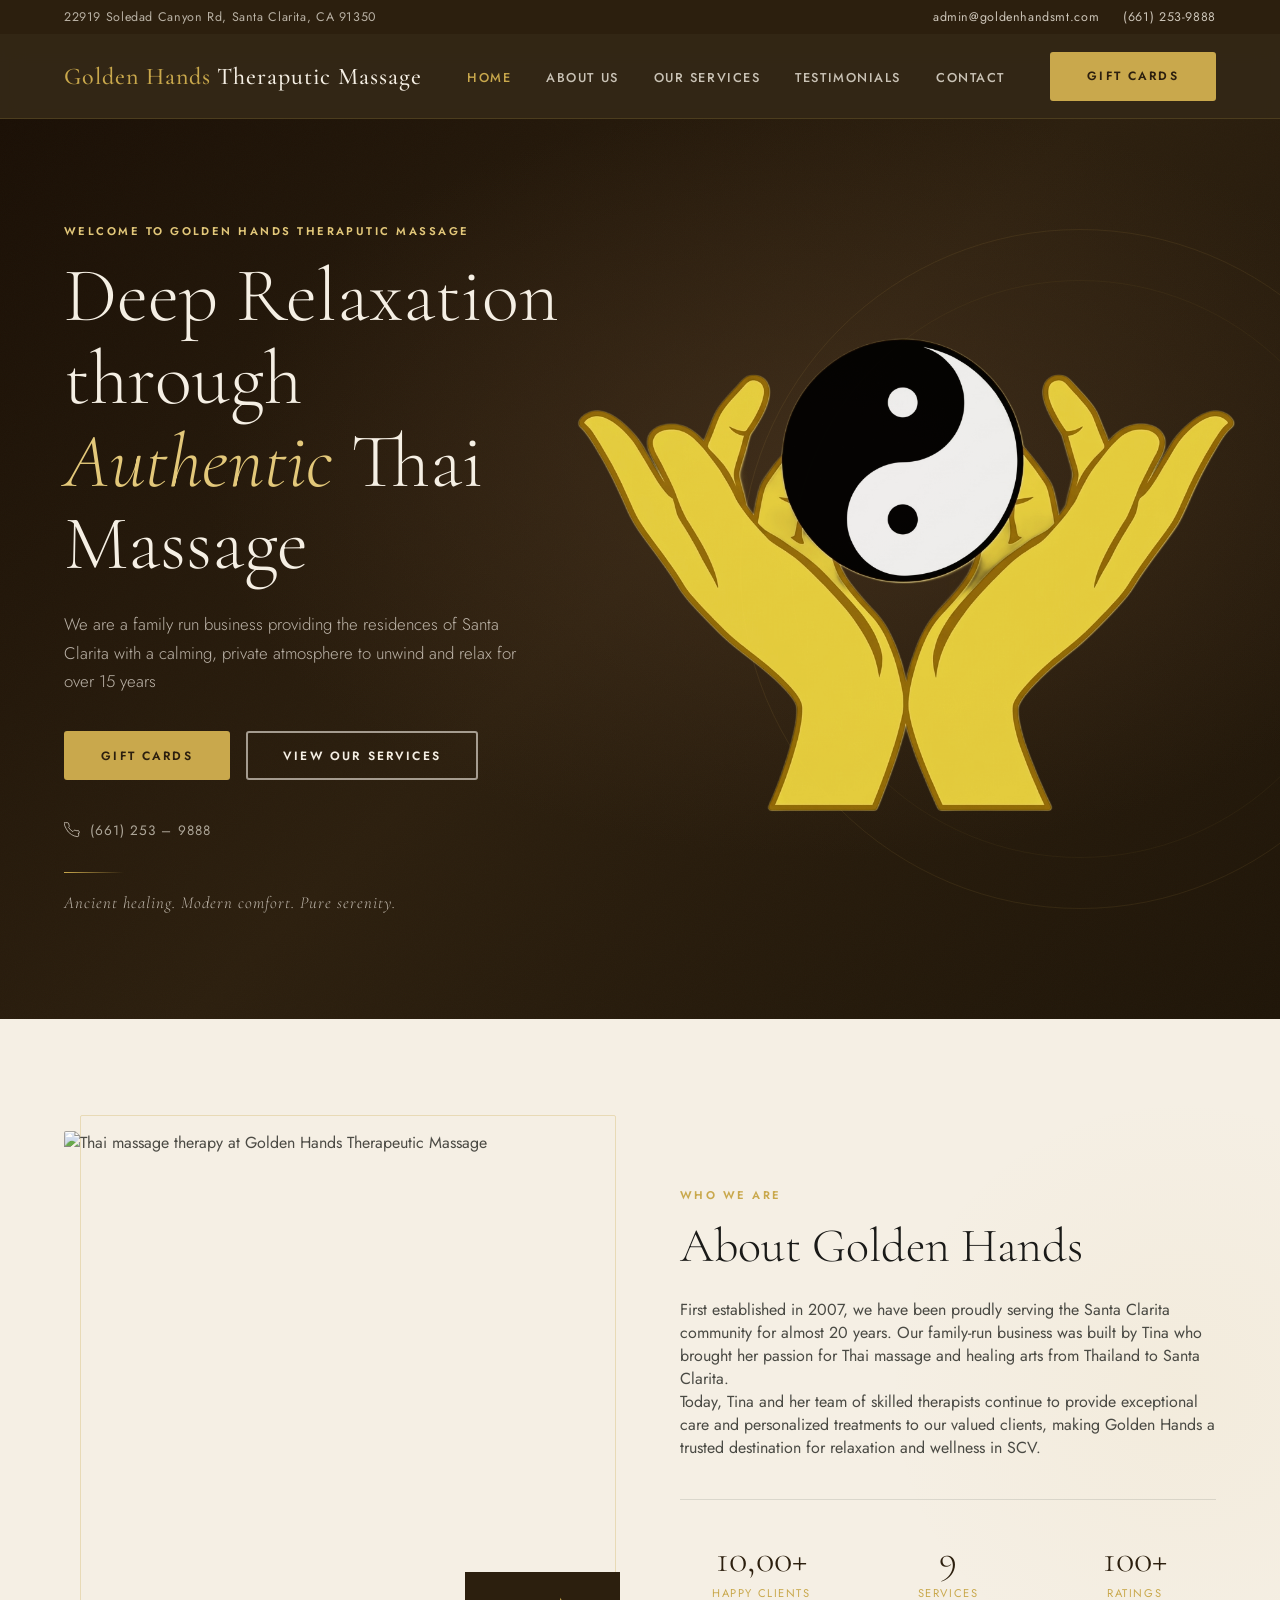
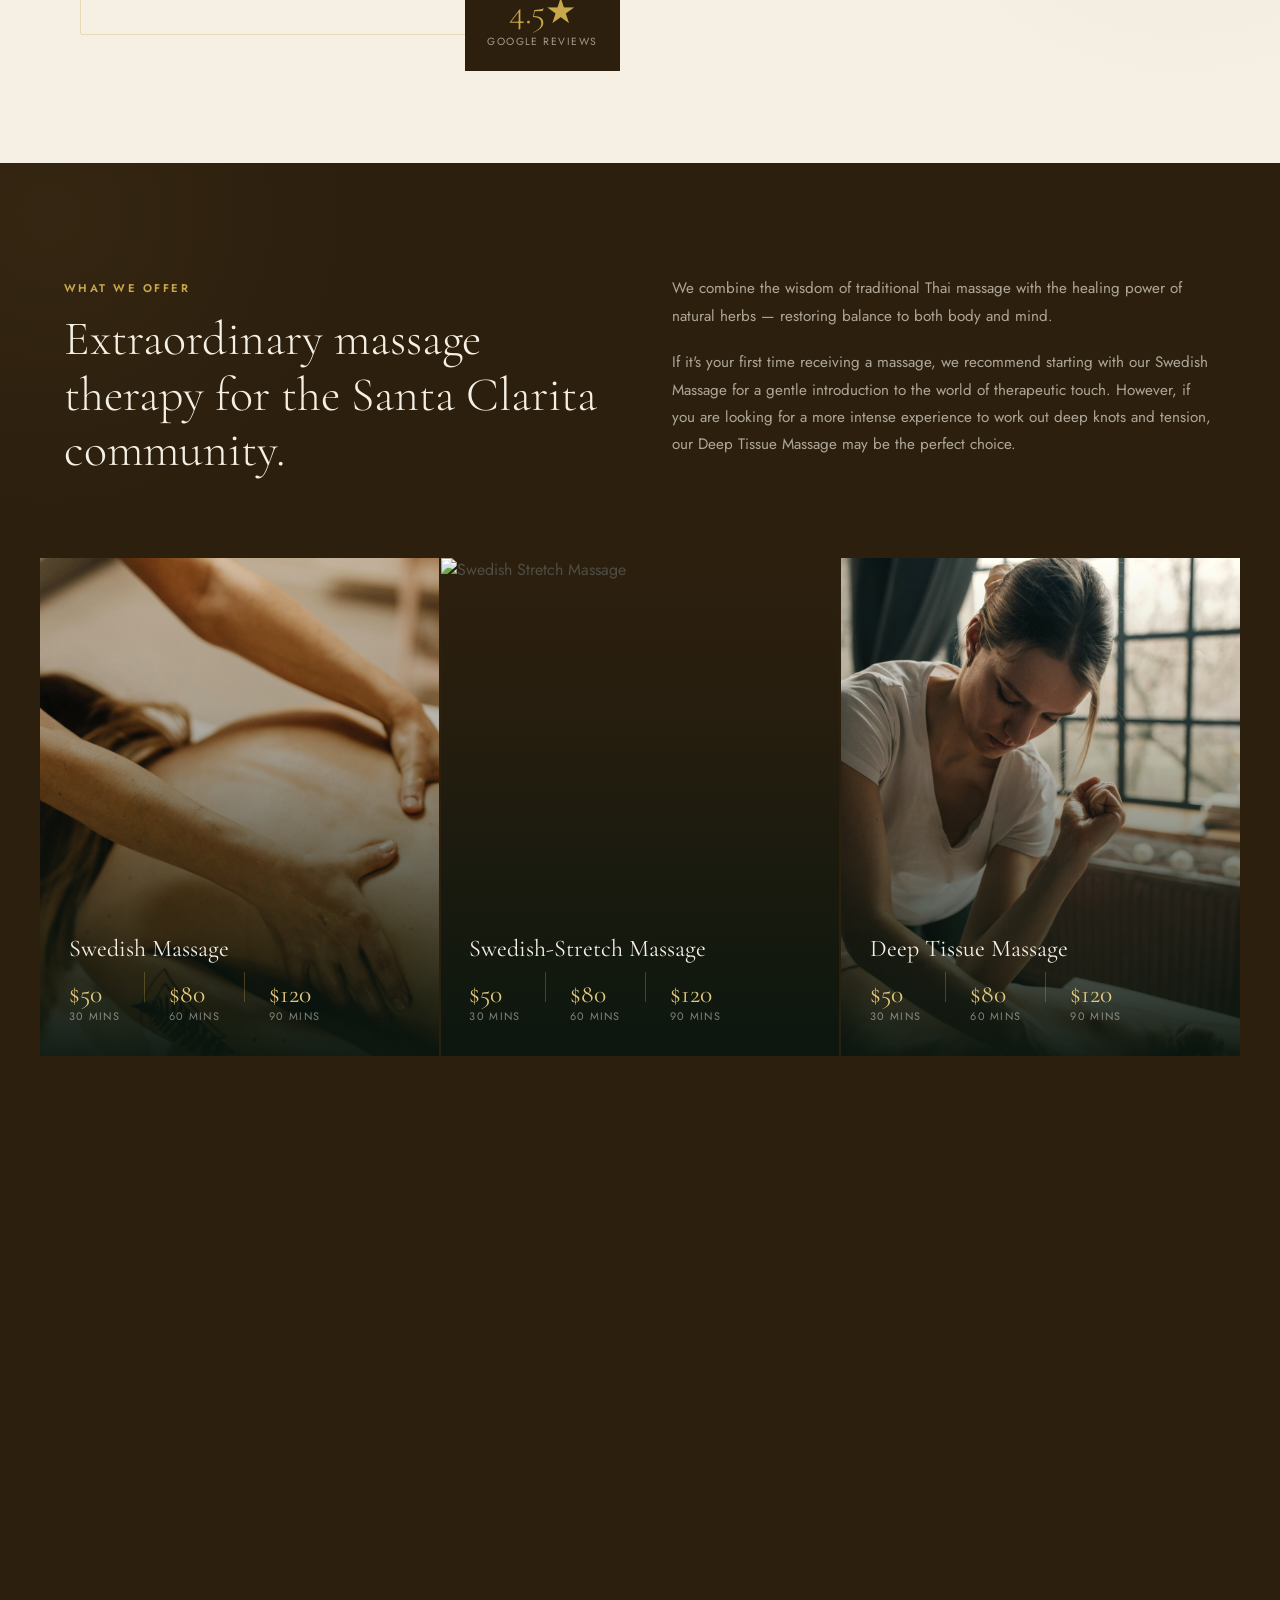
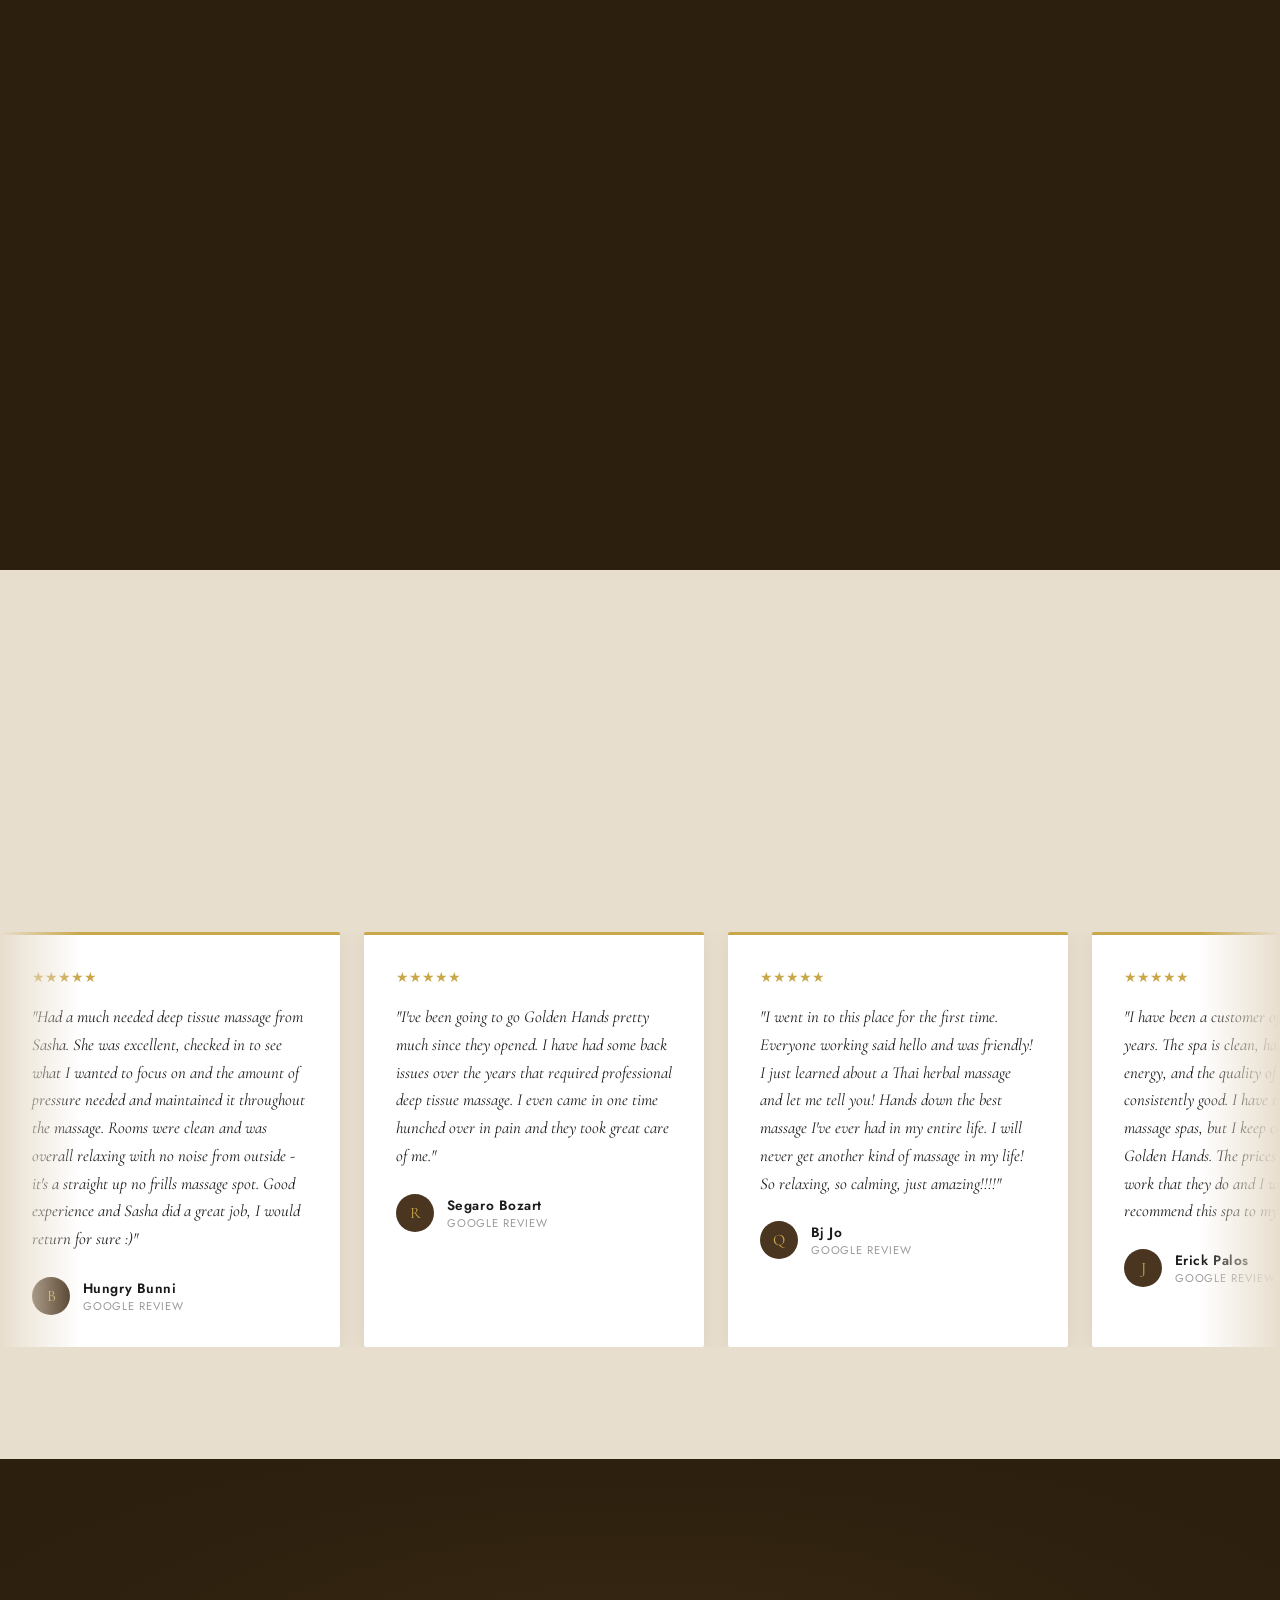
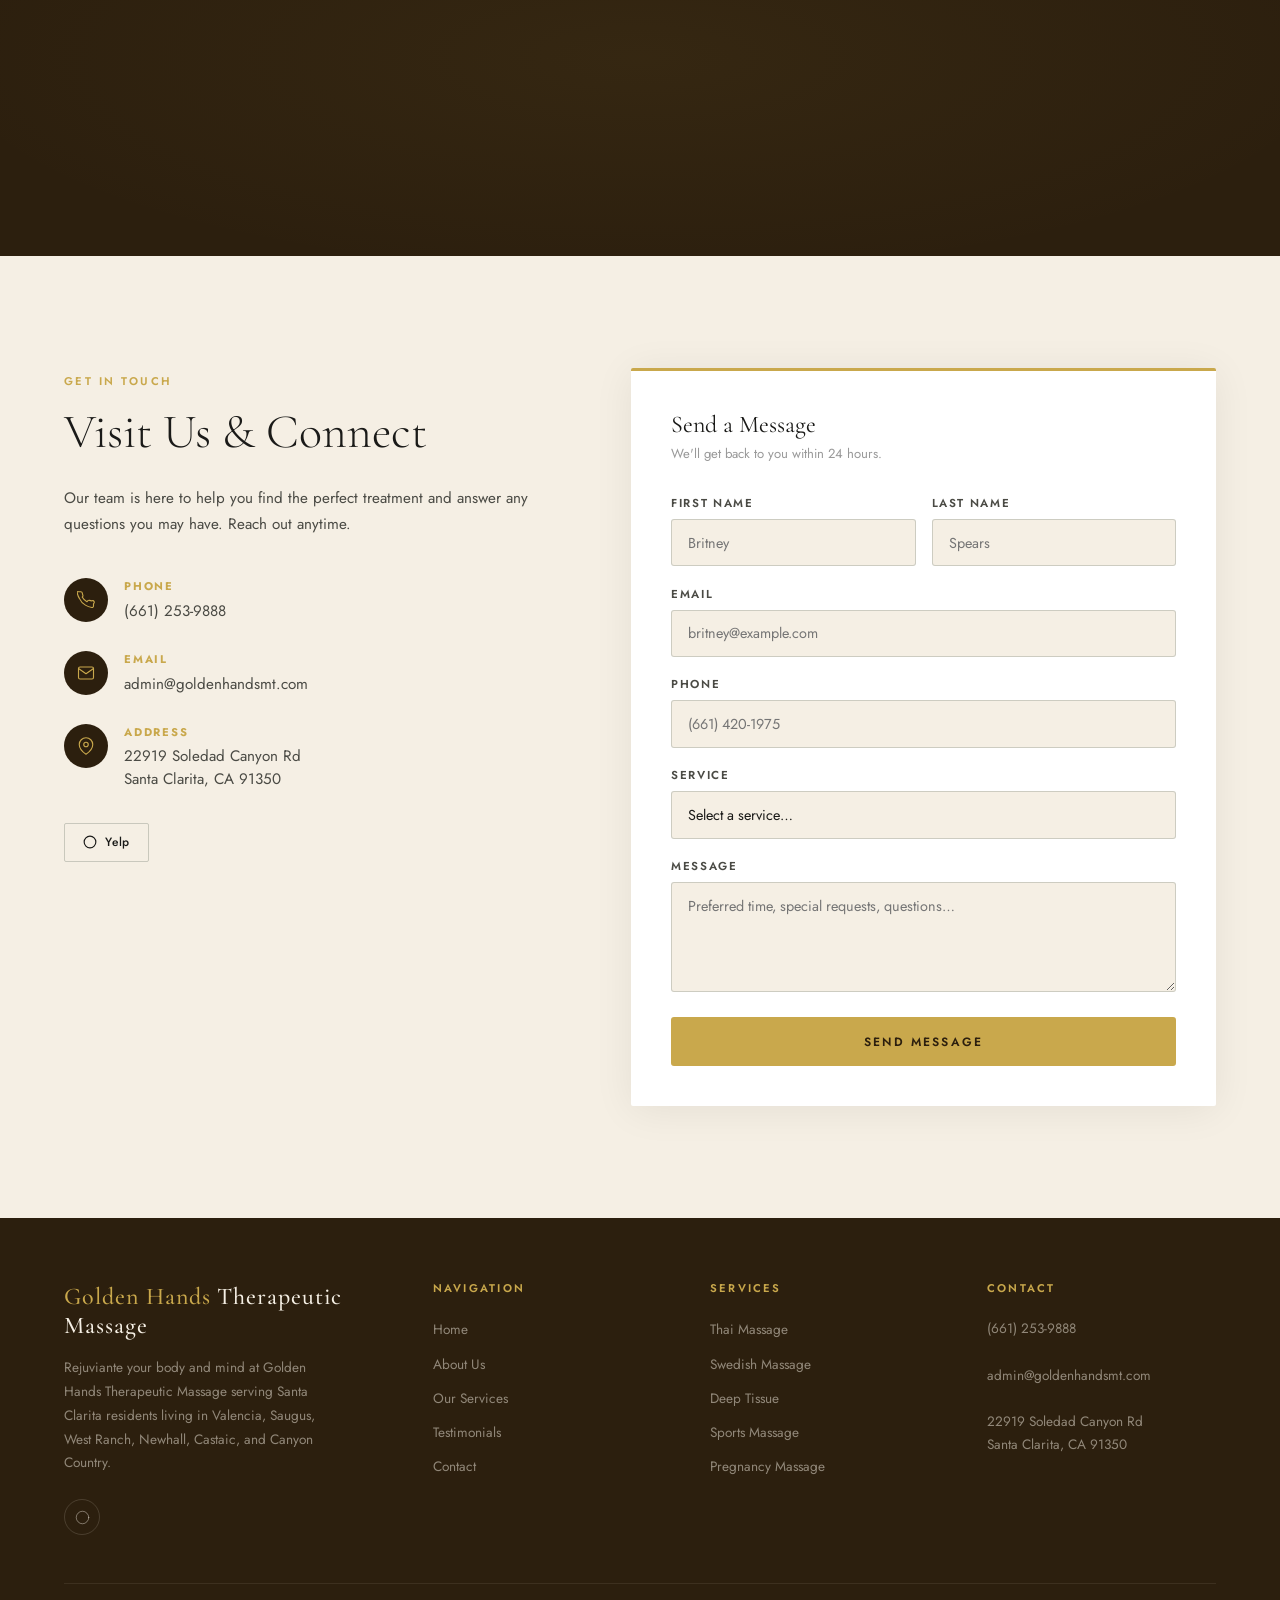
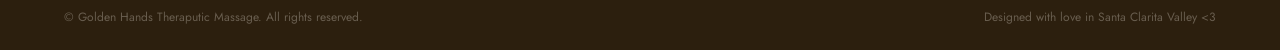
==== commit 5691bae9: "added and changed imgs, changed color to brown, changed text" ====
--- a/home.html
+++ b/home.html
@@ -4,7 +4,7 @@
 <head>
   <meta charset="UTF-8" />
   <meta name="viewport" content="width=device-width,initial-scale=1.0" />
-  <title>World Thai Spa – Authentic Thai Massage in Los Angeles</title>
+  <title>Golden Hands</title>
   <link rel="preconnect" href="https://fonts.googleapis.com" />
   <link rel="preconnect" href="https://fonts.gstatic.com" crossorigin />
   <link
@@ -67,7 +67,7 @@
       <div class="hero-content">
         <span class="eyebrow">Welcome to Golden Hands Theraputic Massage</span>
         <h1>Deep Relaxation through<br><em>Authentic</em> Thai Massage</h1>
-        <p>We are a family run business providing the residences of Santa Clarita with a luxurious, private atmosphere
+        <p>We are a family run business providing the residences of Santa Clarita with a calming, private atmosphere
           to unwind and relax for over 15 years</p>
         <div class="hero-cta">
           <a href="https://www.thegiftcardcafe.com/vcart/shopPackage.php" target="_blank" rel="noopener"
@@ -95,7 +95,7 @@
         <div class="about-img-wrap reveal">
           <div class="about-frame"></div>
           <img src="https://images.unsplash.com/photo-1544161515-4ab6ce6db874?w=700&q=80"
-            alt="Thai massage therapy at World Thai Spa" />
+            alt="Thai massage therapy at Golden Hands Therapeutic Massage" />
           <div class="about-badge"><strong>4.5★</strong><span>Google Reviews</span></div>
         </div>
         <div class="reveal">
@@ -158,7 +158,7 @@
       </div>
 
       <div class="svc-card">
-        <img src="assets/imgs/swedish_stretch.jpg" alt="Swedish Stretch Massage" />
+        <img src="assets/imgs/swedish_stretch.png" alt="Swedish Stretch Massage" />
         <div class="svc-overlay">
           <h3 class="svc-name">Swedish-Stretch Massage</h3>
           <p class="svc-desc">Gentle massage to ease stress, boost circulation, and provide calm relaxation including
@@ -178,7 +178,7 @@
       </div>
 
       <div class="svc-card">
-        <img src="assets/imgs/deep_tissue_massage.jpg" alt="Deep Tissue Massage" />
+        <img src="assets/imgs/deep_tissue1.jpg" alt="Deep Tissue Massage" />
         <div class="svc-overlay">
           <h3 class="svc-name">Deep Tissue Massage</h3>
           <p class="svc-desc">Target chronic tension — release tight knots and restore your body's vitality with focused
@@ -197,7 +197,7 @@
       </div>
 
       <div class="svc-card">
-        <img src="assets/imgs/thai_massage.png" alt="Deep Tissue Massage" />
+        <img src="assets/imgs/thai_massage.jpg" alt="Deep Tissue Thai Massage" />
         <div class="svc-overlay">
           <h3 class="svc-name">Deep Tissue-Thai Massage</h3>
           <p class="svc-desc">Target chronic tension — release tight knots and restore your body's vitality with focused
@@ -216,7 +216,7 @@
       </div>
 
       <div class="svc-card">
-        <img src="assets/imgs/sports_massage.png" alt="Sports Massage" />
+        <img src="assets/imgs/sports_massage.jpg" alt="Sports Massage" />
         <div class="svc-overlay">
           <h3 class="svc-name">Sports Massage</h3>
           <p class="svc-desc">Similar to a deep tissue massage, but tailored for athletes to enhance performance,
@@ -235,7 +235,7 @@
       </div>
 
       <div class="svc-card">
-        <img src="assets/imgs/pregnancy_massage.png" alt="Pregnancy Massage" />
+        <img src="assets/imgs/pregnancy_massage2.webp" alt="Pregnancy Massage" />
         <div class="svc-overlay">
           <h3 class="svc-name">Pregnancy Massage</h3>
           <p class="svc-desc">A pregnancy massage is a gentle, soothing therapy tailored to support a pregnant person’s
@@ -256,7 +256,7 @@
       </div>
 
       <div class="svc-card">
-        <img src="assets/imgs/hot_stone_massage.jpg" alt="Hot Stone Massage" />
+        <img src="assets/imgs/hotstone.jpg" alt="Hot Stone Massage" />
         <div class="svc-overlay">
           <h3 class="svc-name">Hot Stone Massage</h3>
           <p class="svc-desc">A hot stone massage is a deeply relaxing treatment that uses smooth, heated stones placed
@@ -275,7 +275,7 @@
 
 
       <div class="svc-card">
-        <img src="assets/imgs/herbal.png" alt="Thai Herbal Massage" />
+        <img src="assets/imgs/herbal1.jpg" alt="Thai Herbal Massage" />
         <div class="svc-overlay">
           <h3 class="svc-name">Thai Herbal Massage</h3>
           <p class="svc-desc">This treatment is used in combination with traditional Thai and Deep Tissue massage by
@@ -297,7 +297,7 @@
       <div class="svc-card">
         <img src="https://images.unsplash.com/photo-1540555700478-4be289fbecef?w=600&q=80" alt="Combination Massage" />
         <div class="svc-overlay">
-          <h3 class="svc-name">Body Scrub Massage</h3>
+          <h3 class="svc-name">Body Scrub</h3>
           <p class="svc-desc">A body scrub that exfoliates and nourishes the skin, leaving it smooth and radiant.</p>
           <div class="svc-prices">
             <div class="p-item"><span class="p-amt">$70</span><span class="p-dur">40 mins</span></div>
@@ -588,11 +588,10 @@
     <div class="wrap">
       <div class="footer-grid">
         <div class="f-brand">
-          <a href="#" class="logo">World <span>Thai</span> Spa</a>
-          <p>Discover holistic wellness with authentic Thai healing techniques and modern comfort in the heart of Los
-            Angeles.</p>
+          <a href="#" class="logo"><span>Golden Hands </span>Therapeutic Massage</a>
+          <p>Rejuviante your body and mind at Golden Hands Therapeutic Massage serving Santa Clarita residents living in Valencia, Saugus, West Ranch, Newhall, Castaic, and Canyon Country.</p>
           <div class="f-socials">
-            <a href="https://www.instagram.com/worldthai_spa/" target="_blank" rel="noopener" class="f-soc"
+            <!-- <a href="https://www.instagram.com/worldthai_spa/" target="_blank" rel="noopener" class="f-soc"
               aria-label="Instagram">
               <svg width="15" height="15" viewBox="0 0 24 24" fill="none" stroke="currentColor" stroke-width="1.5"
                 stroke-linecap="round" stroke-linejoin="round">
@@ -600,7 +599,7 @@
                 <path d="M16 11.37A4 4 0 1112.63 8 4 4 0 0116 11.37z" />
                 <line x1="17.5" y1="6.5" x2="17.51" y2="6.5" />
               </svg>
-            </a>
+            </a> -->
             <a href="https://www.yelp.com/biz/world-thai-spa-los-angeles" target="_blank" rel="noopener" class="f-soc"
               aria-label="Yelp">
               <svg width="15" height="15" viewBox="0 0 24 24" fill="none" stroke="currentColor" stroke-width="1.5"
@@ -610,6 +609,7 @@
             </a>
           </div>
         </div>
+        
         <div class="f-col">
           <h4>Navigation</h4>
           <ul>
@@ -645,7 +645,7 @@
       </div>
       <div class="footer-btm">
         <span>© Golden Hands Theraputic Massage. All rights reserved.</span>
-        <span>Designed with care in Santa Clarita Valley</span>
+        <span>Designed with love in Santa Clarita Valley <3</span>
       </div>
     </div>
   </footer>
--- a/style.css
+++ b/style.css
@@ -2,9 +2,17 @@
 :root {
   --gold: #c9a84c;
   --gold-lt: #e3c87a;
+
+  /*green tones */
   --g-deep: #1a2e22;
   --g-mid: #2b4535;
   --g-soft: #3d5a47;
+
+  /* brown tones */
+  --g-deep:#2c1f0e;
+  --g-mid:#4a3520;
+  --g-soft:#6b4e2f;
+
   --cream: #f5efe4;
   --cream-dk: #e8dece;
   --txt: #4a4a44;
@@ -177,7 +185,11 @@
   position: sticky;
   top: 0;
   z-index: 100;
+  /* green */
   background: rgba(26, 46, 34, .97);
+
+  /* brown */
+  background: rgba(44,31,14,.97);
   backdrop-filter: blur(12px);
   border-bottom: 1px solid rgba(201, 168, 76, .18);
   transition: box-shadow .3s
@@ -319,6 +331,11 @@
   background: radial-gradient(ellipse 70% 60% at 65% 40%, rgba(43, 69, 53, .6), transparent 70%), linear-gradient(135deg, #0e1c15, #1a2e22 50%, #0f1f17)
 }
 
+.hero-bg{
+  background:radial-gradient(ellipse 70% 60% at 65% 40%,rgba(74,53,32,.6),transparent 70%),
+  linear-gradient(135deg,#1a0f05,#2c1f0e 50%,#1f1508);
+}
+
 .hero-grain {
   position: absolute;
   inset: 0;
@@ -599,7 +616,7 @@
   height: 100%;
   object-fit: cover;
   transition: transform .7s cubic-bezier(.25, .46, .45, .94);
-  filter: brightness(.8) sepia(20%)
+  filter: brightness(1.0) sepia(20%)
 }
 ¡¡
 .svc-card:hover img {
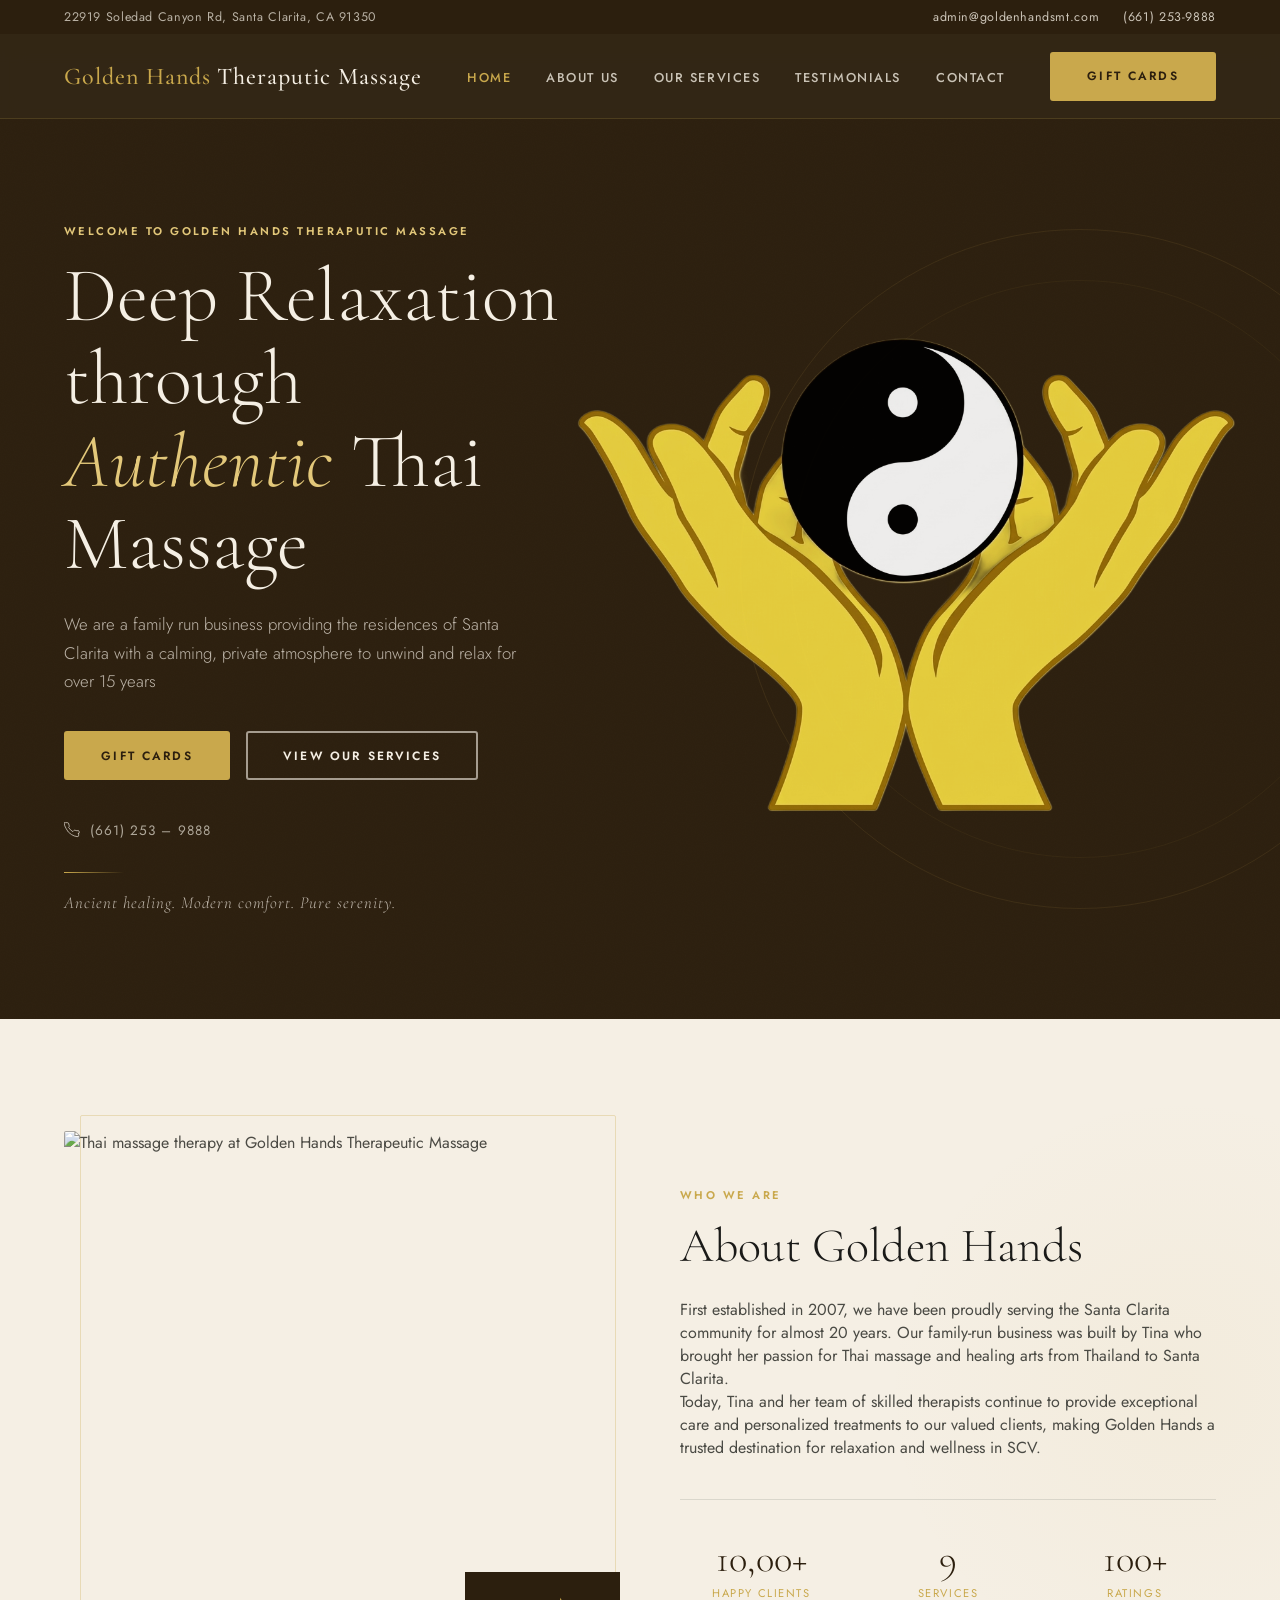
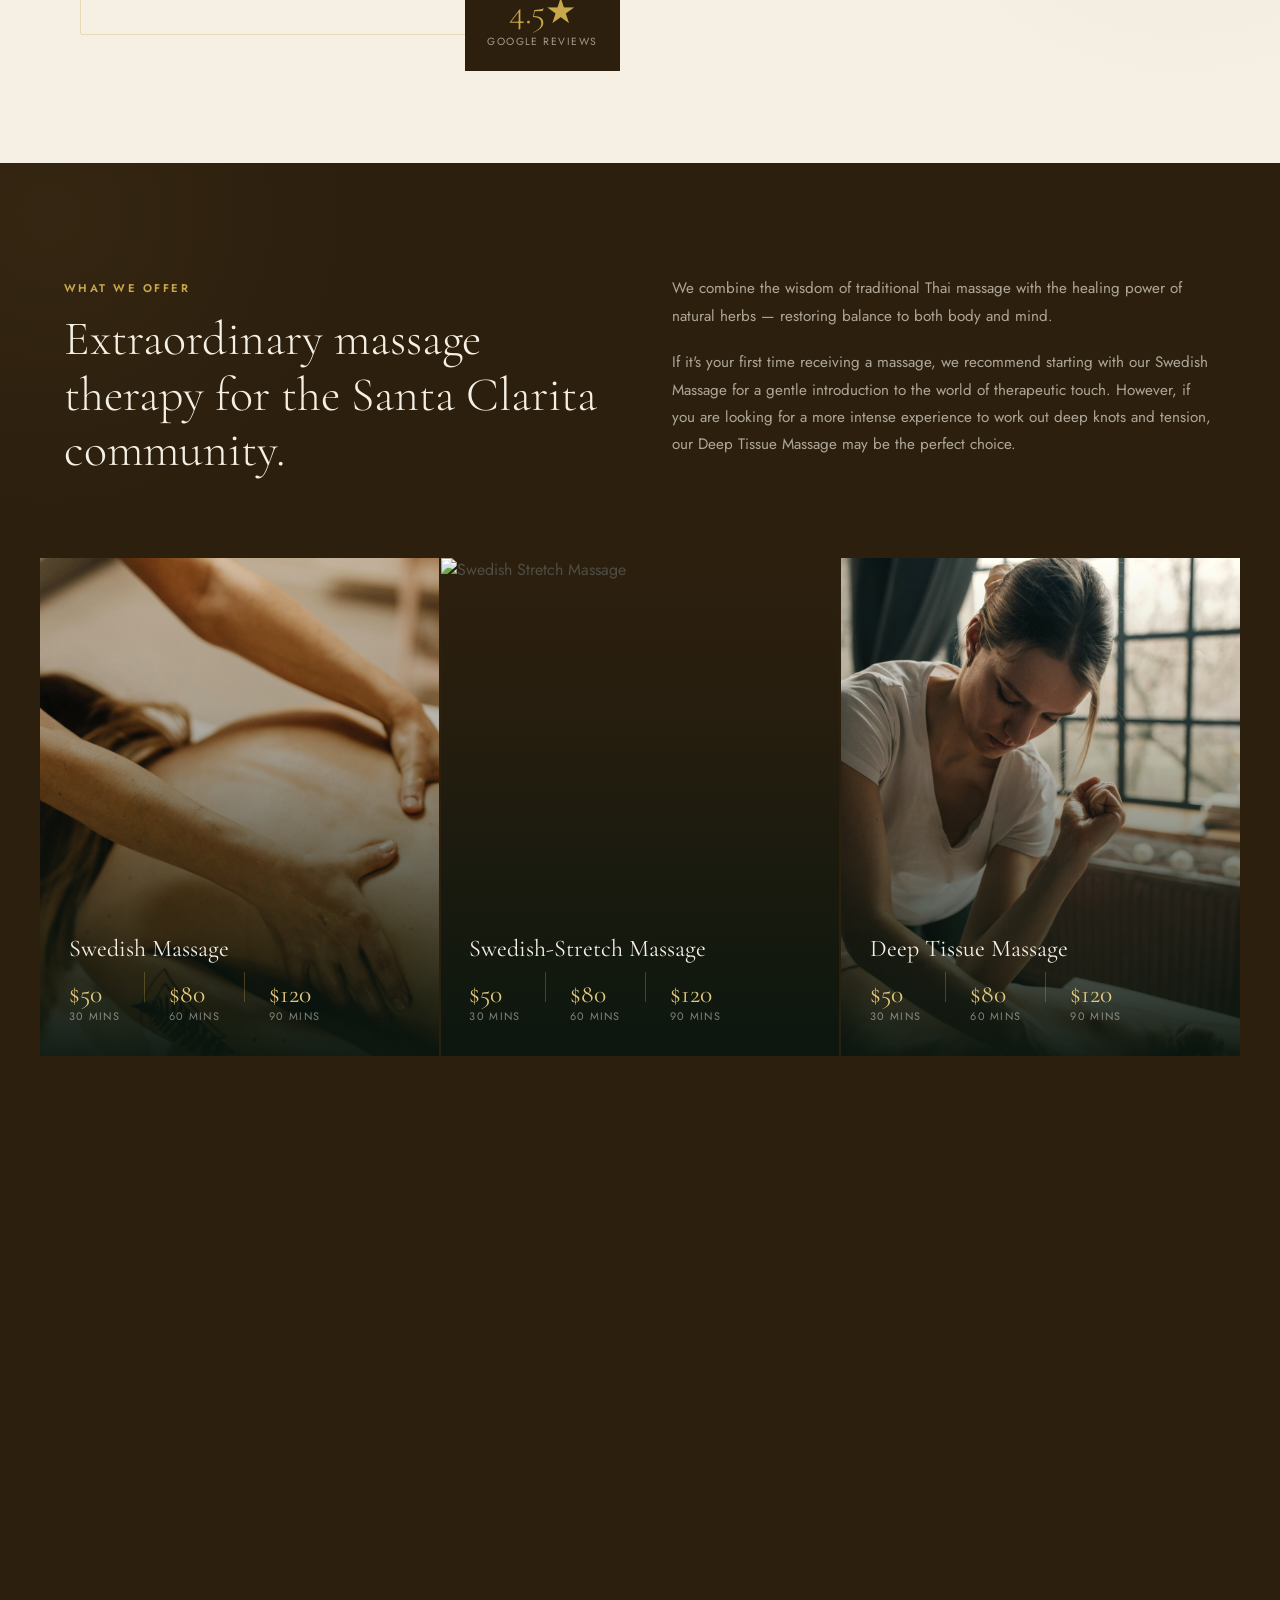
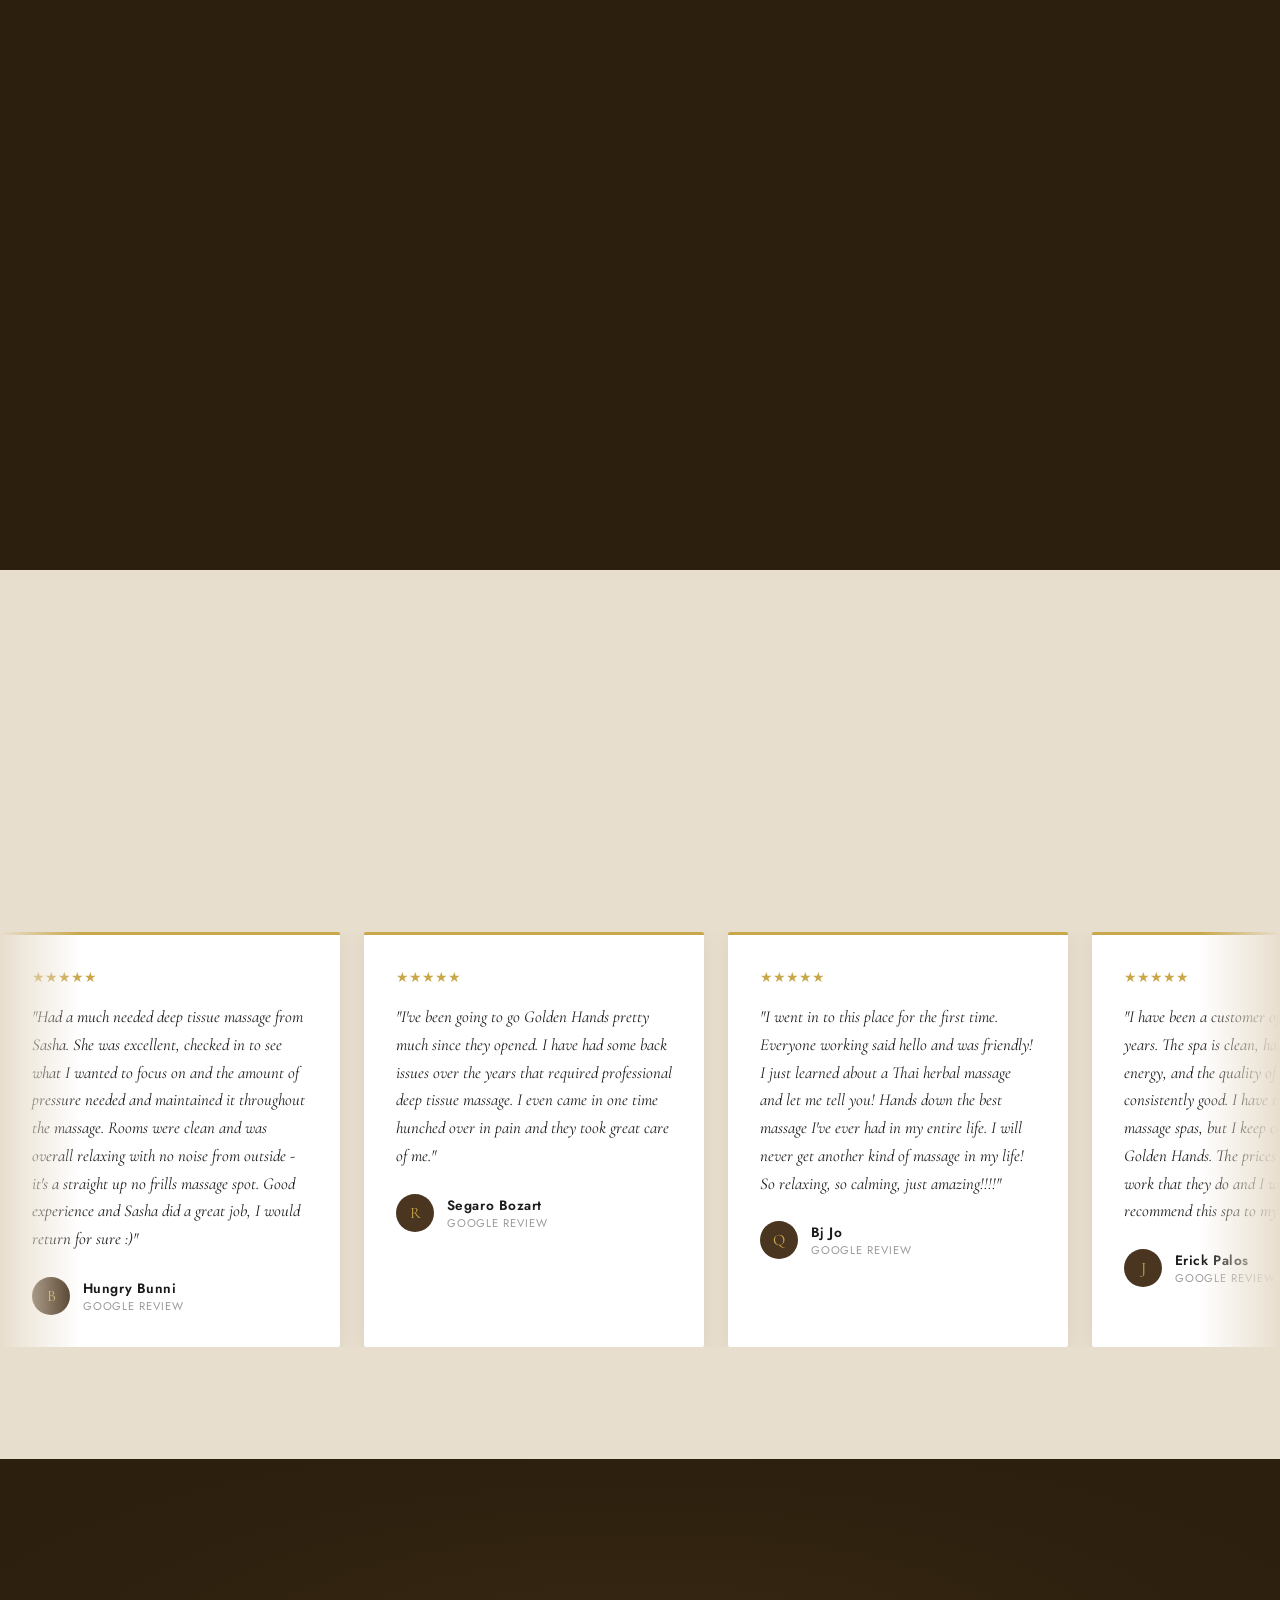
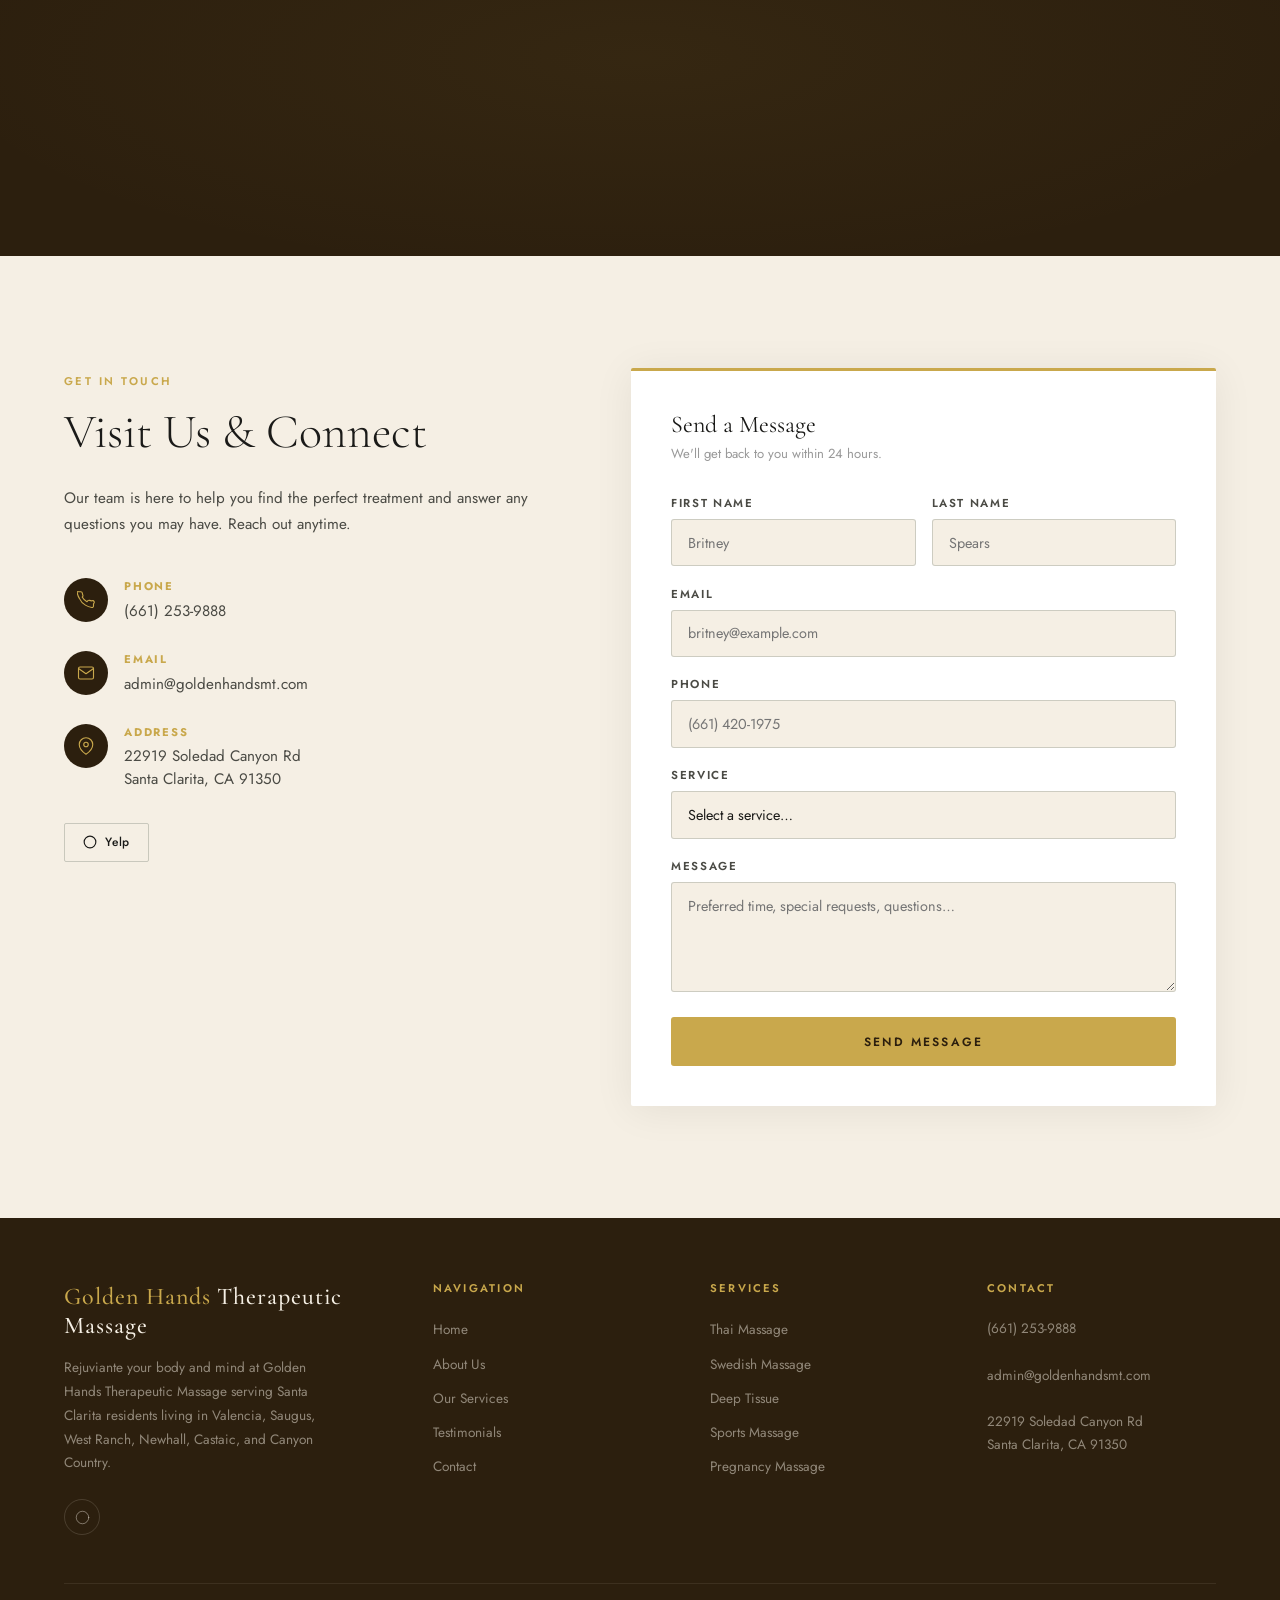
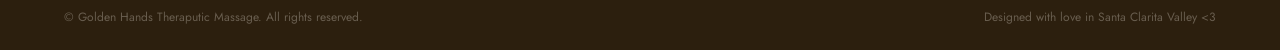
==== commit cc6e4a26: "fixed images" ====
--- a/home.html
+++ b/home.html
@@ -178,7 +178,7 @@
       </div>
 
       <div class="svc-card">
-        <img src="assets/imgs/deep_tissue1.jpg" alt="Deep Tissue Massage" />
+        <img src="./assets/imgs/deep_tissue1.jpg" alt="Deep Tissue Massage" />
         <div class="svc-overlay">
           <h3 class="svc-name">Deep Tissue Massage</h3>
           <p class="svc-desc">Target chronic tension — release tight knots and restore your body's vitality with focused
@@ -197,7 +197,7 @@
       </div>
 
       <div class="svc-card">
-        <img src="assets/imgs/thai_massage.jpg" alt="Deep Tissue Thai Massage" />
+        <img src="./assets/imgs/thai_massage.jpg" alt="Deep Tissue Thai Massage" />
         <div class="svc-overlay">
           <h3 class="svc-name">Deep Tissue-Thai Massage</h3>
           <p class="svc-desc">Target chronic tension — release tight knots and restore your body's vitality with focused
@@ -216,7 +216,7 @@
       </div>
 
       <div class="svc-card">
-        <img src="assets/imgs/sports_massage.jpg" alt="Sports Massage" />
+        <img src="./assets/imgs/sports_massage.jpg" alt="Sports Massage" />
         <div class="svc-overlay">
           <h3 class="svc-name">Sports Massage</h3>
           <p class="svc-desc">Similar to a deep tissue massage, but tailored for athletes to enhance performance,
--- a/style.css
+++ b/style.css
@@ -3,11 +3,11 @@
   --gold: #c9a84c;
   --gold-lt: #e3c87a;
 
-  /*green tones */
+  /*green tones
   --g-deep: #1a2e22;
   --g-mid: #2b4535;
   --g-soft: #3d5a47;
-
+  */
   /* brown tones */
   --g-deep:#2c1f0e;
   --g-mid:#4a3520;
@@ -185,9 +185,9 @@
   position: sticky;
   top: 0;
   z-index: 100;
-  /* green */
+  /* green
   background: rgba(26, 46, 34, .97);
-
+  */
   /* brown */
   background: rgba(44,31,14,.97);
   backdrop-filter: blur(12px);
@@ -325,11 +325,13 @@
   overflow: hidden
 }
 
+/* green tones
 .hero-bg {
   position: absolute;
   inset: 0;
   background: radial-gradient(ellipse 70% 60% at 65% 40%, rgba(43, 69, 53, .6), transparent 70%), linear-gradient(135deg, #0e1c15, #1a2e22 50%, #0f1f17)
 }
+  */
 
 .hero-bg{
   background:radial-gradient(ellipse 70% 60% at 65% 40%,rgba(74,53,32,.6),transparent 70%),
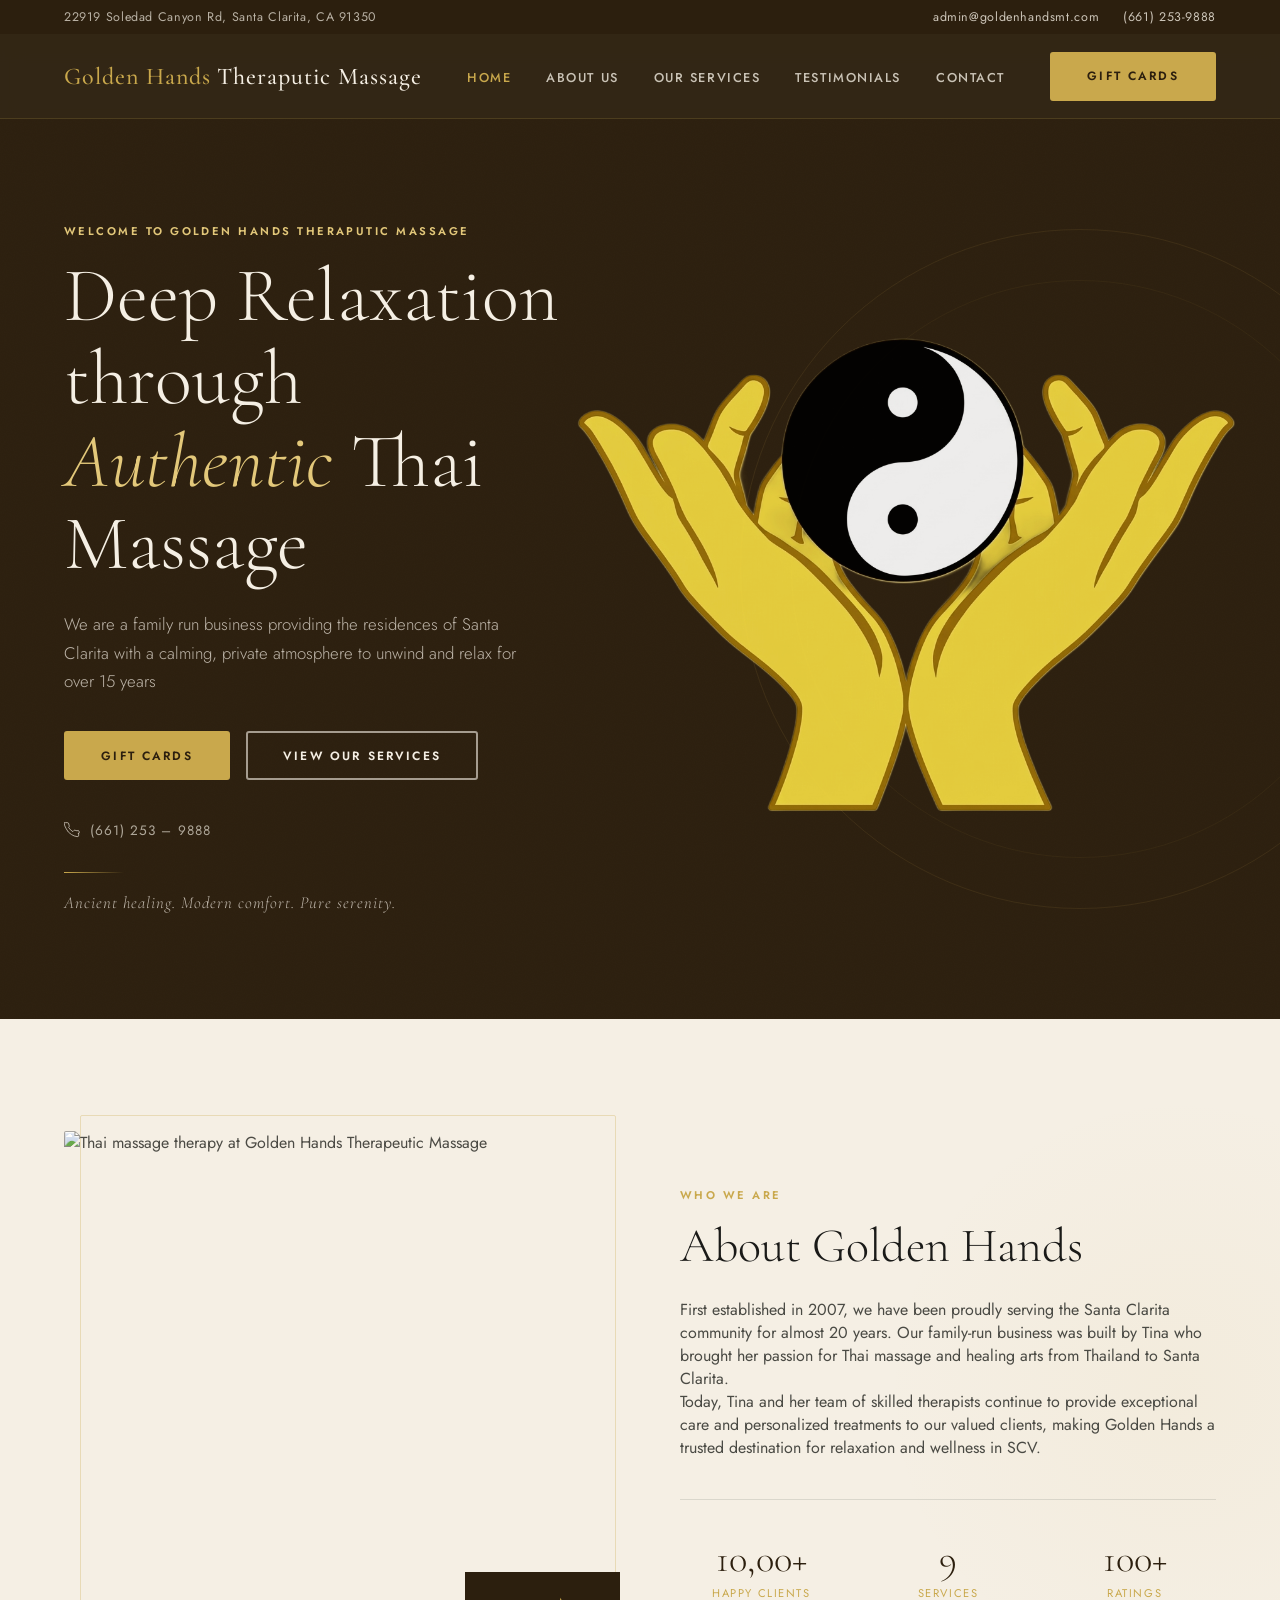
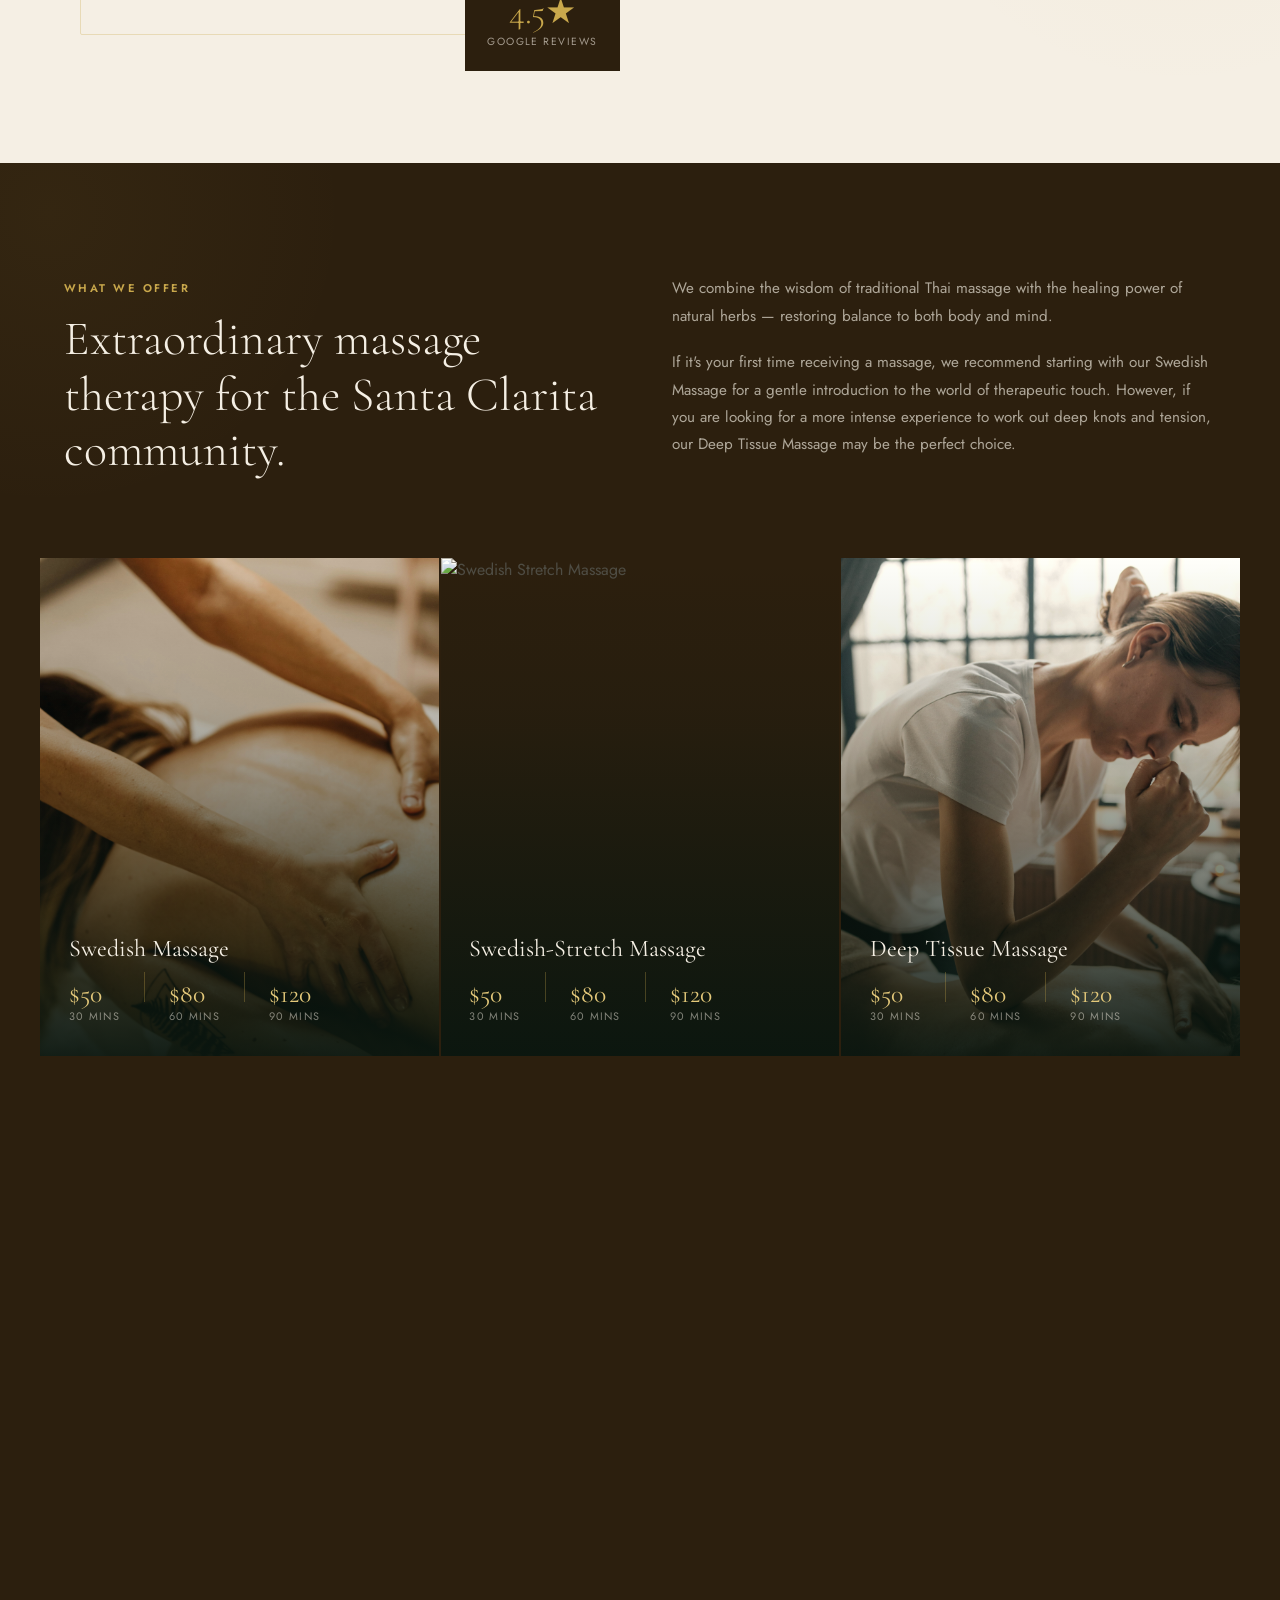
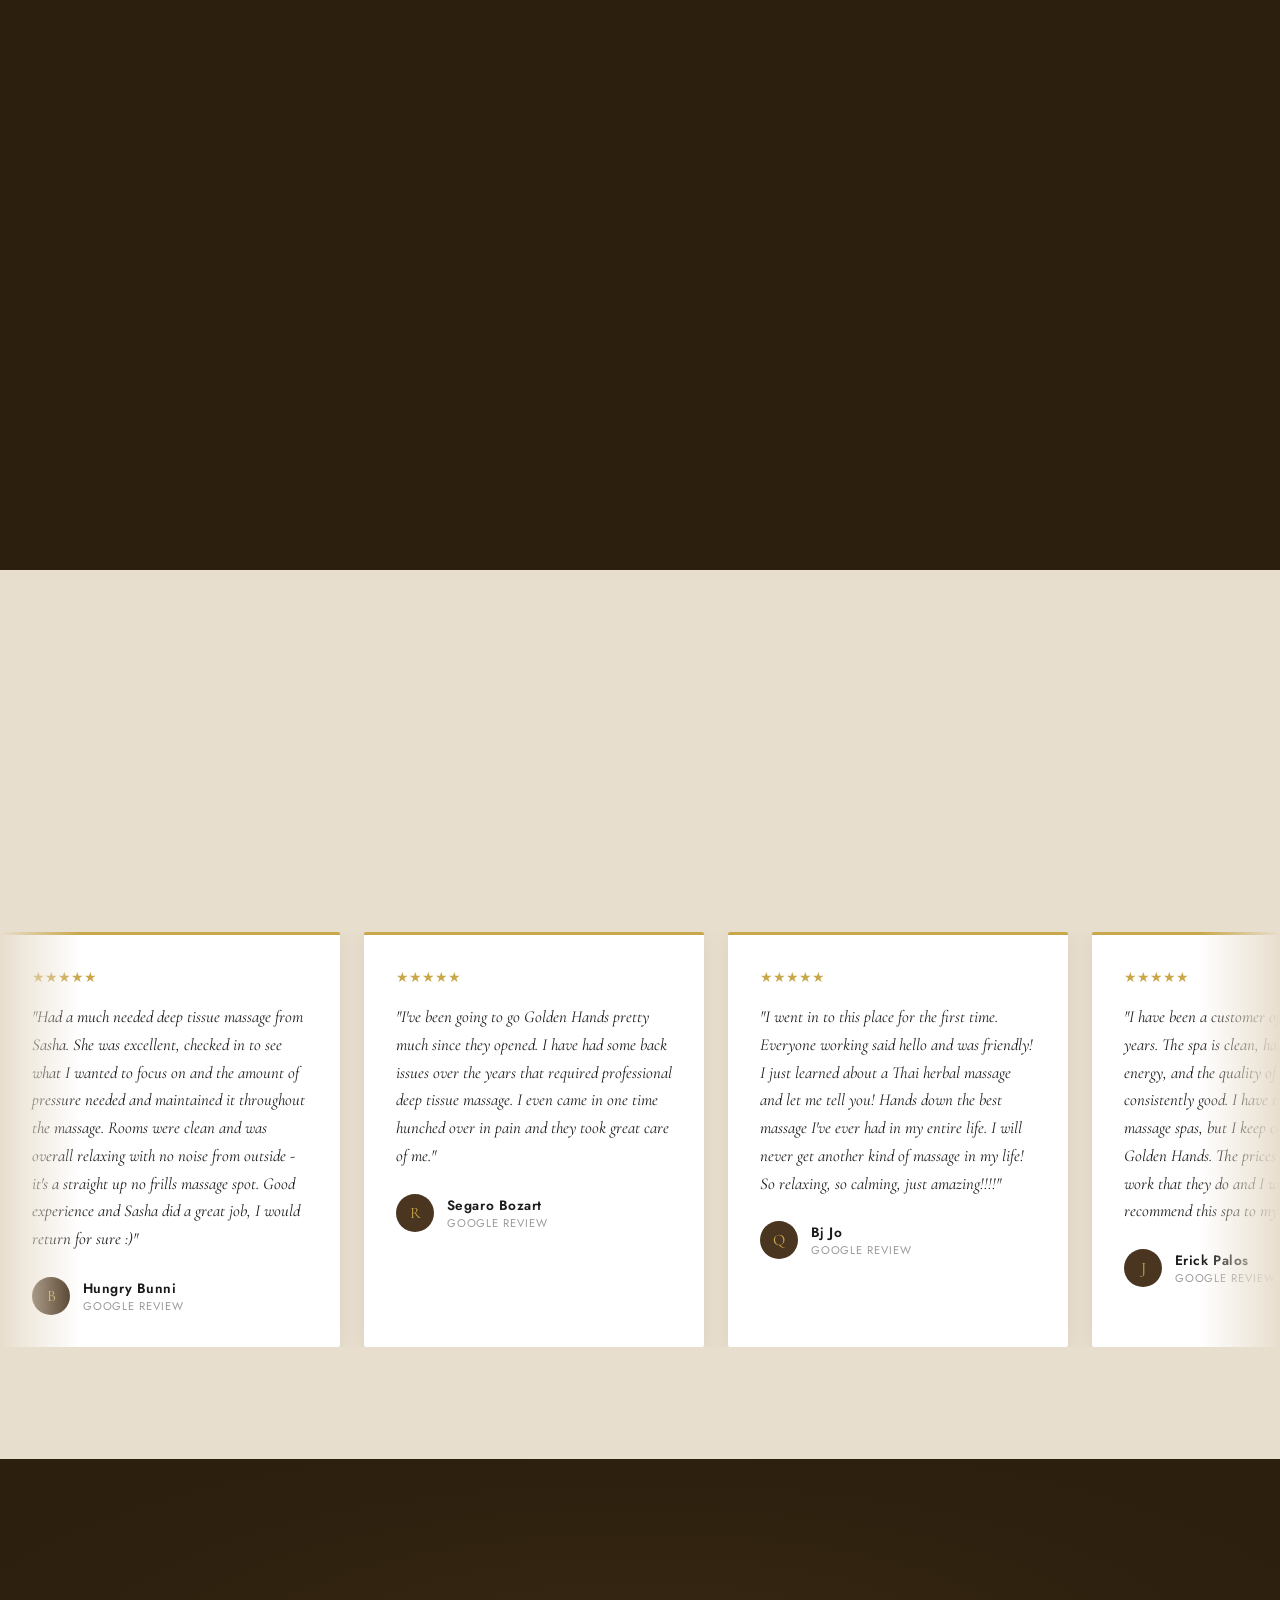
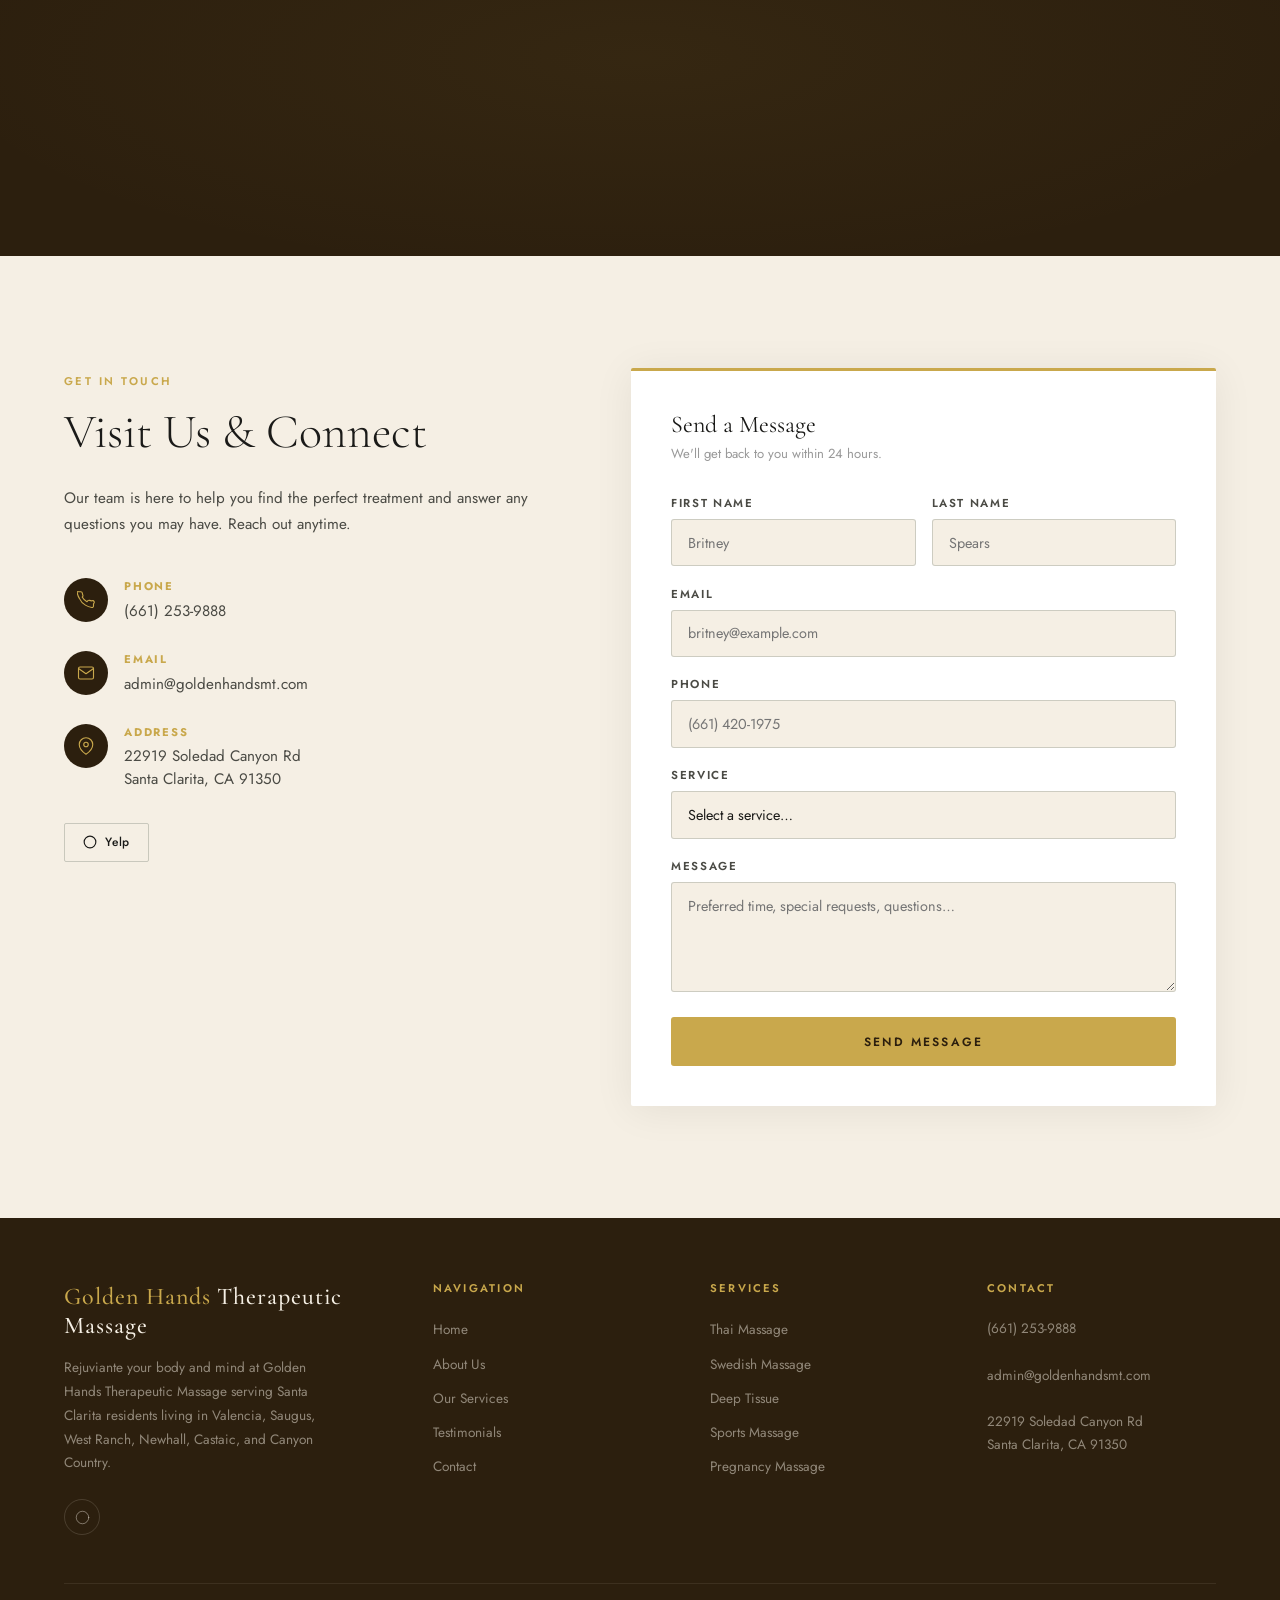
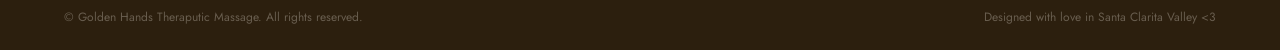
==== commit 69ce3b73: "disable jekyll" ====
--- a/home.html
+++ b/home.html
@@ -178,7 +178,7 @@
       </div>
 
       <div class="svc-card">
-        <img src="./assets/imgs/deep_tissue1.jpg" alt="Deep Tissue Massage" />
+        <img src="./assets/imgs/deep_tissue2.jpg" alt="Deep Tissue Massage" />
         <div class="svc-overlay">
           <h3 class="svc-name">Deep Tissue Massage</h3>
           <p class="svc-desc">Target chronic tension — release tight knots and restore your body's vitality with focused
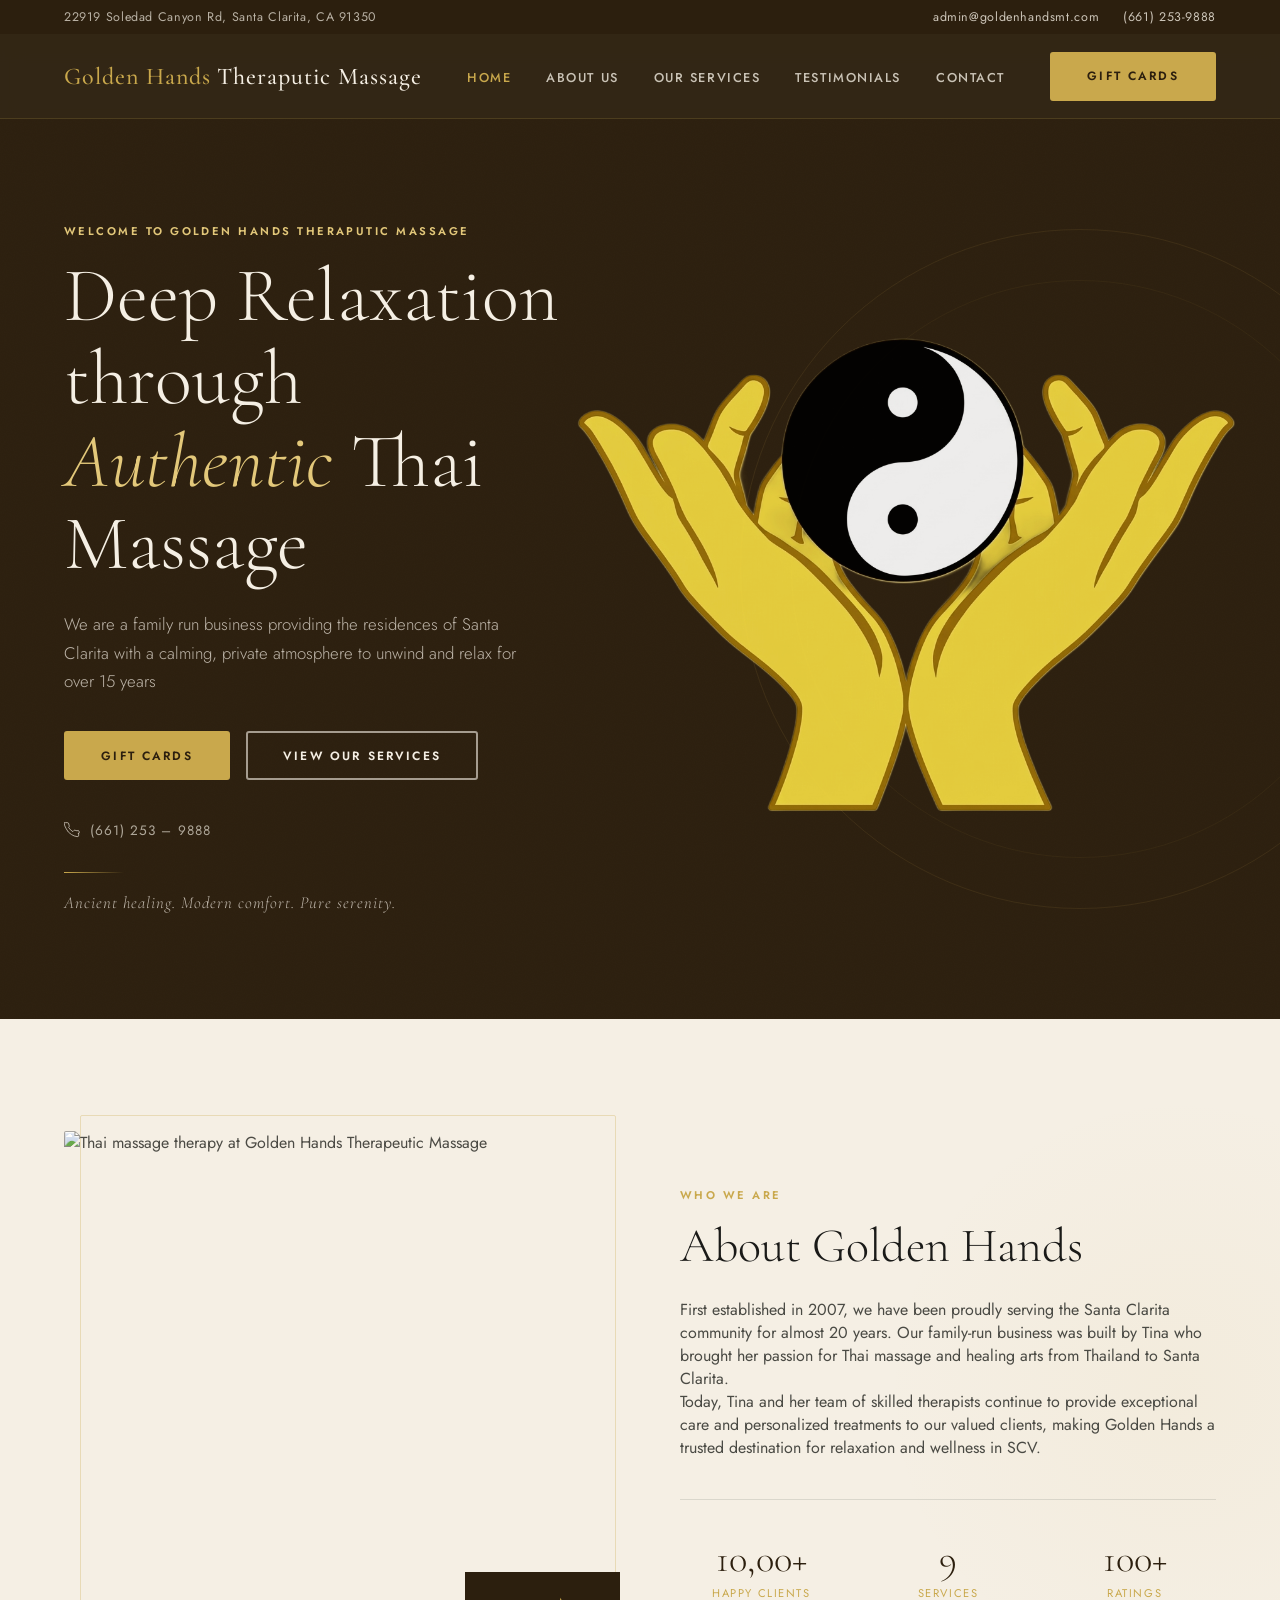
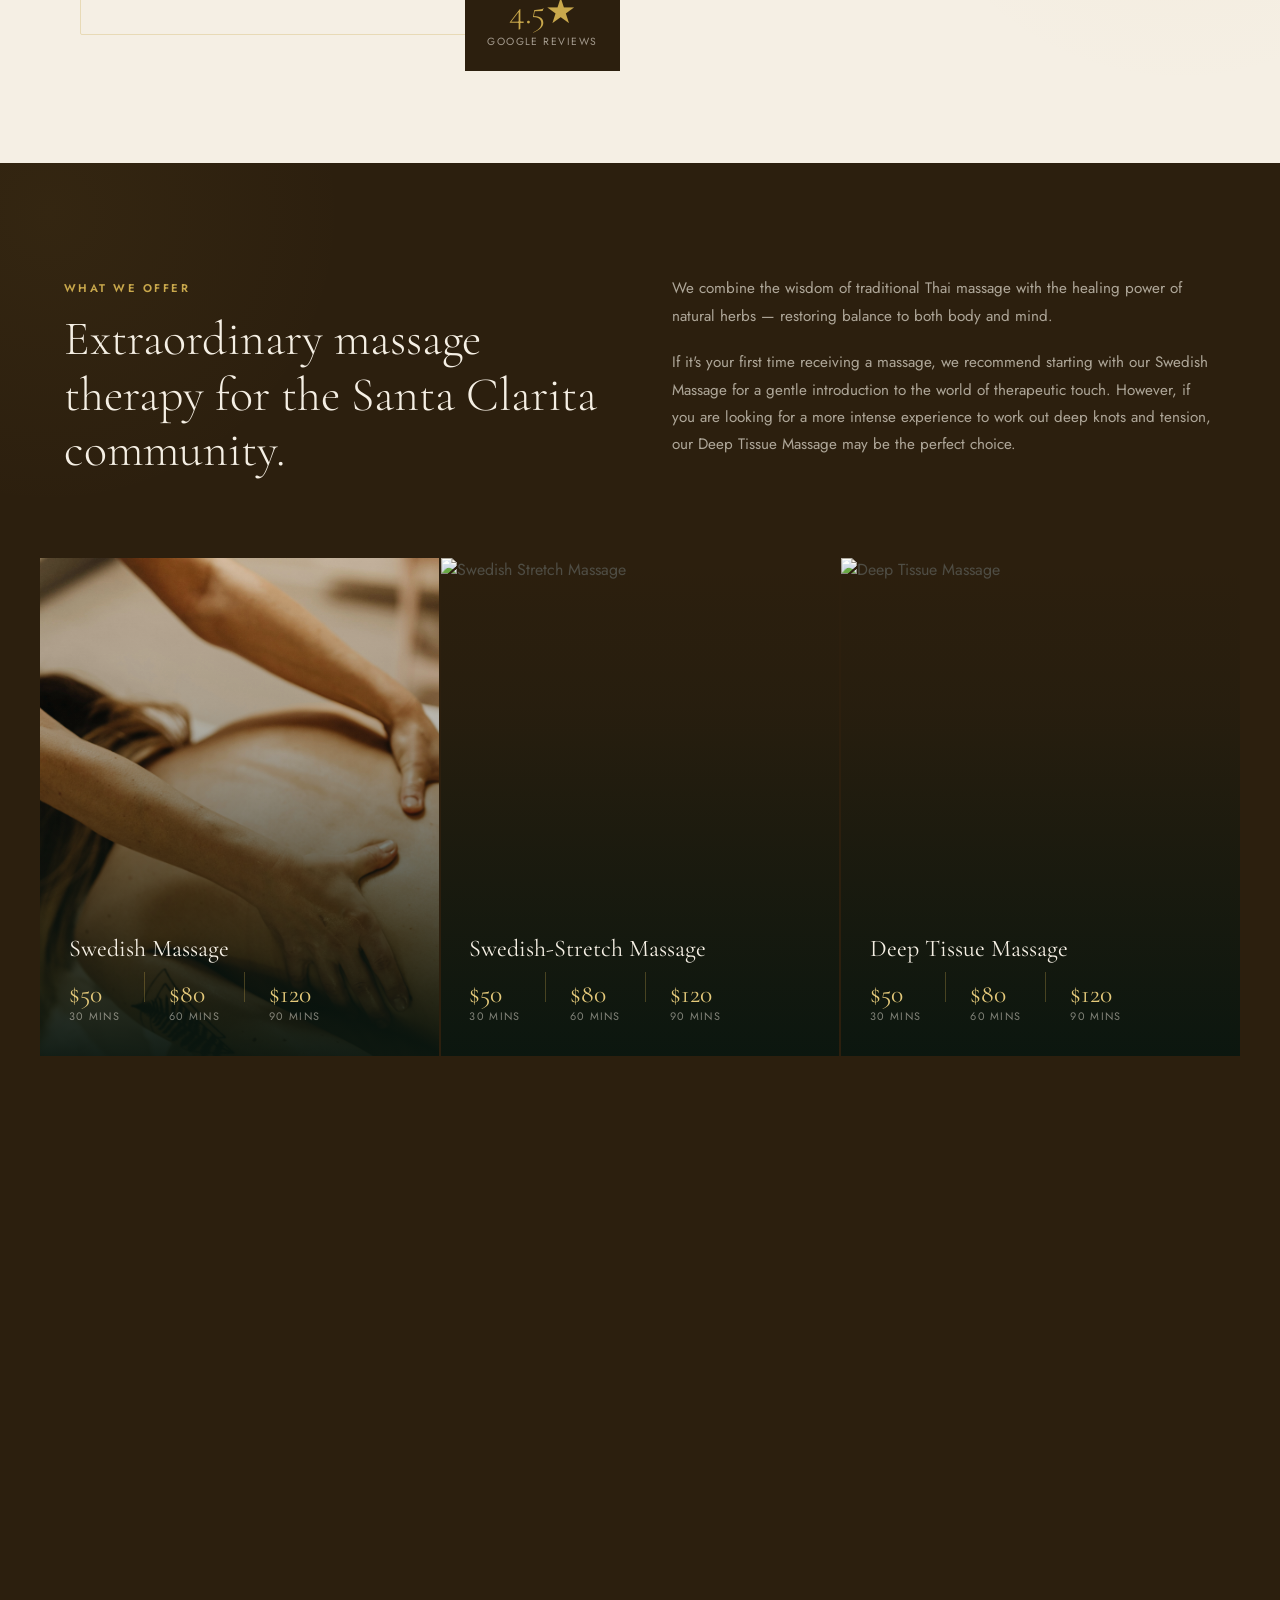
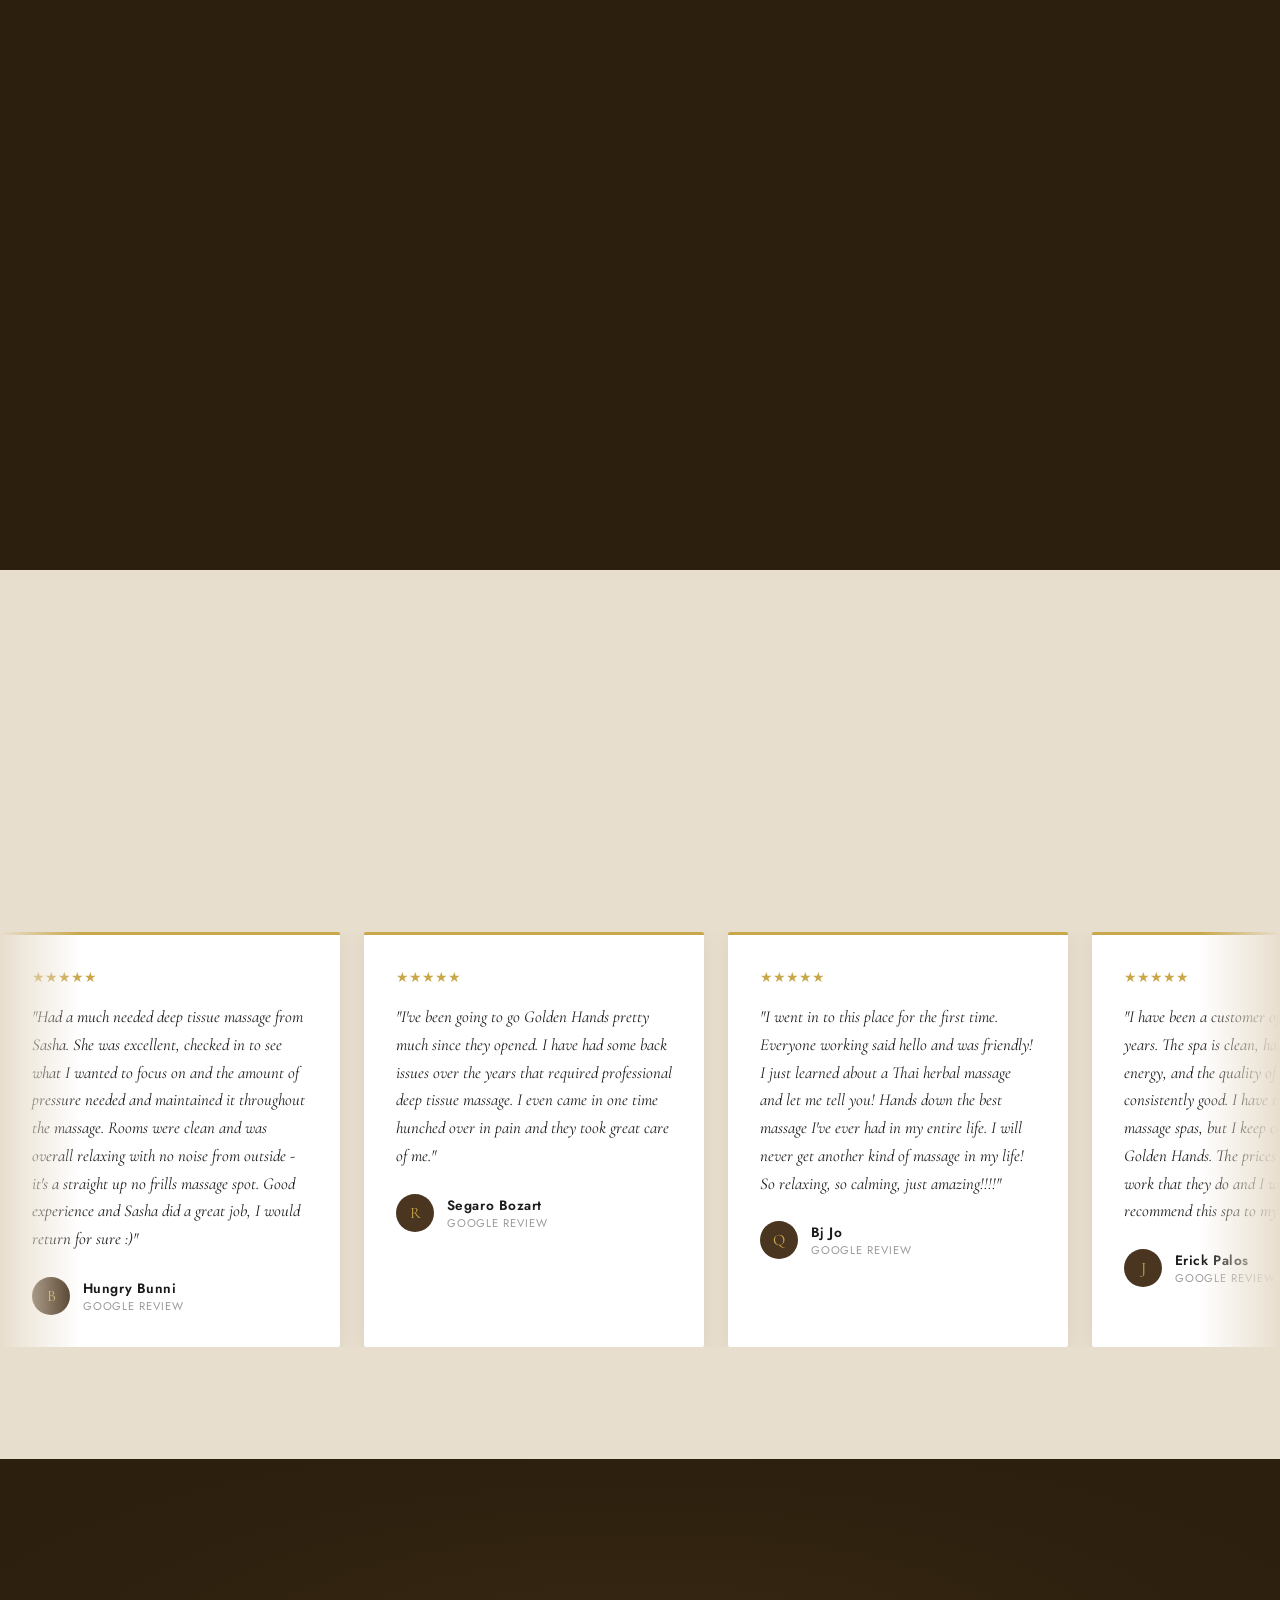
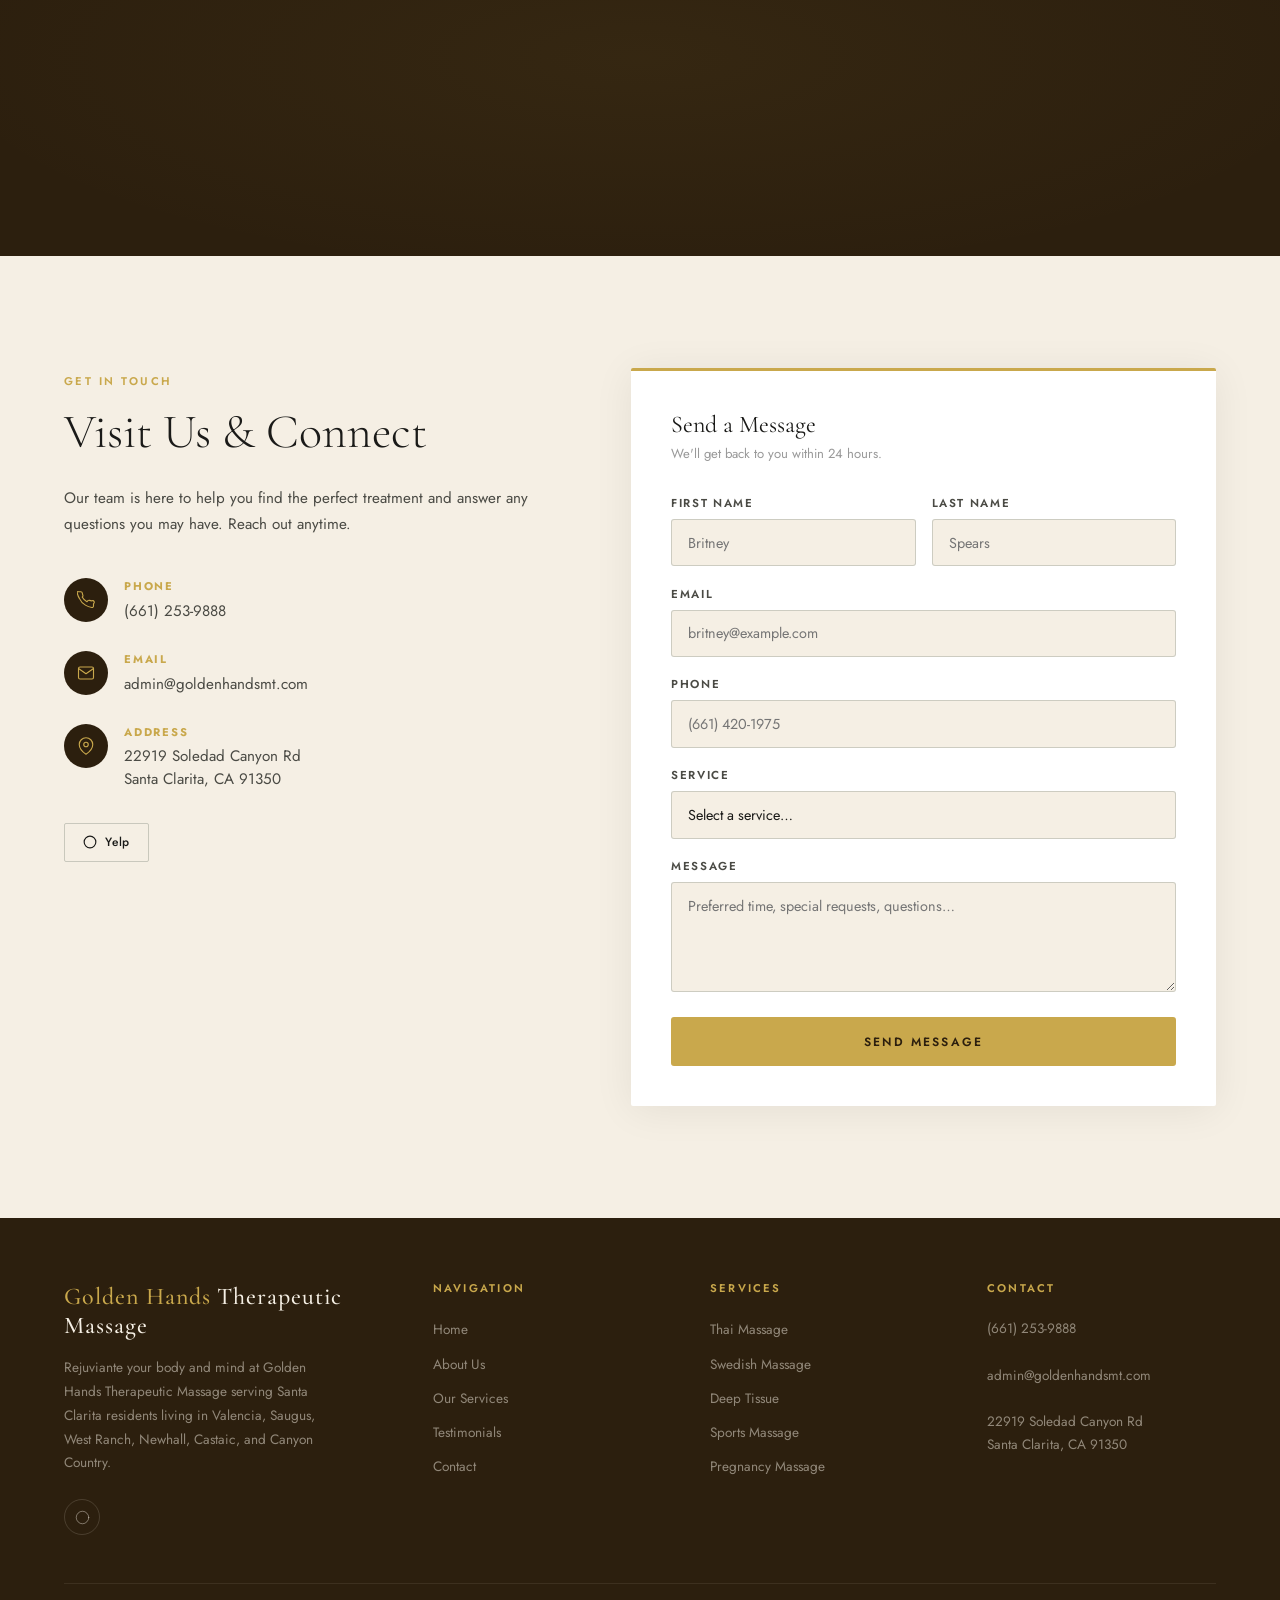
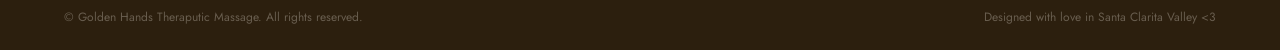
==== commit d89e8fd1: "testing path dir" ====
--- a/home.html
+++ b/home.html
@@ -4,7 +4,7 @@
 <head>
   <meta charset="UTF-8" />
   <meta name="viewport" content="width=device-width,initial-scale=1.0" />
-  <title>Golden Hands</title>
+  <title>Golden Hands - Valencia, Santa Clarita, 91350 Best Massage in California</title>
   <link rel="preconnect" href="https://fonts.googleapis.com" />
   <link rel="preconnect" href="https://fonts.gstatic.com" crossorigin />
   <link
@@ -178,7 +178,7 @@
       </div>
 
       <div class="svc-card">
-        <img src="./assets/imgs/deep_tissue2.jpg" alt="Deep Tissue Massage" />
+        <img src="./assets/imgs/deep_tissue2.jp" alt="Deep Tissue Massage" />
         <div class="svc-overlay">
           <h3 class="svc-name">Deep Tissue Massage</h3>
           <p class="svc-desc">Target chronic tension — release tight knots and restore your body's vitality with focused
@@ -197,7 +197,7 @@
       </div>
 
       <div class="svc-card">
-        <img src="./assets/imgs/thai_massage.jpg" alt="Deep Tissue Thai Massage" />
+        <img src="./assets/imgs/thai_massage.jp" alt="Deep Tissue Thai Massage" />
         <div class="svc-overlay">
           <h3 class="svc-name">Deep Tissue-Thai Massage</h3>
           <p class="svc-desc">Target chronic tension — release tight knots and restore your body's vitality with focused
@@ -216,7 +216,7 @@
       </div>
 
       <div class="svc-card">
-        <img src="./assets/imgs/sports_massage.jpg" alt="Sports Massage" />
+        <img src="./assets/imgs/sports_massage.jp" alt="Sports Massage" />
         <div class="svc-overlay">
           <h3 class="svc-name">Sports Massage</h3>
           <p class="svc-desc">Similar to a deep tissue massage, but tailored for athletes to enhance performance,
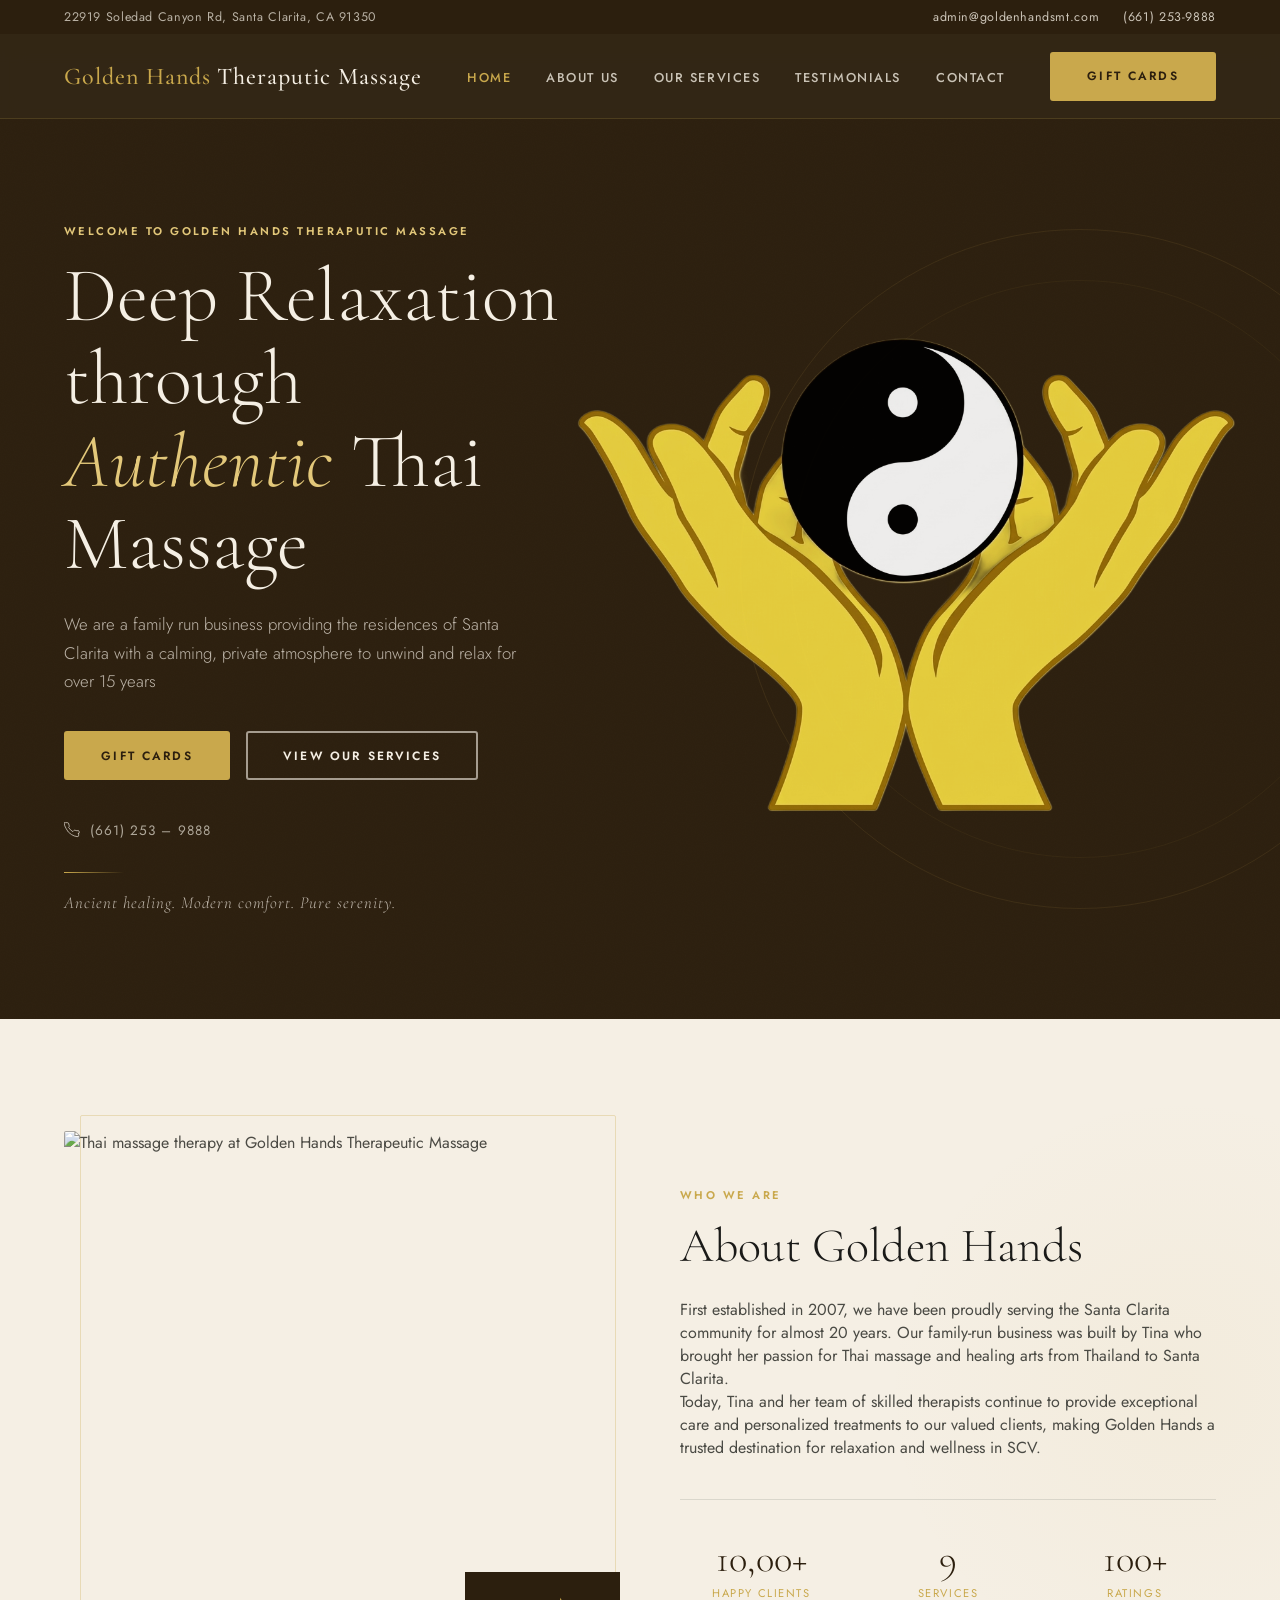
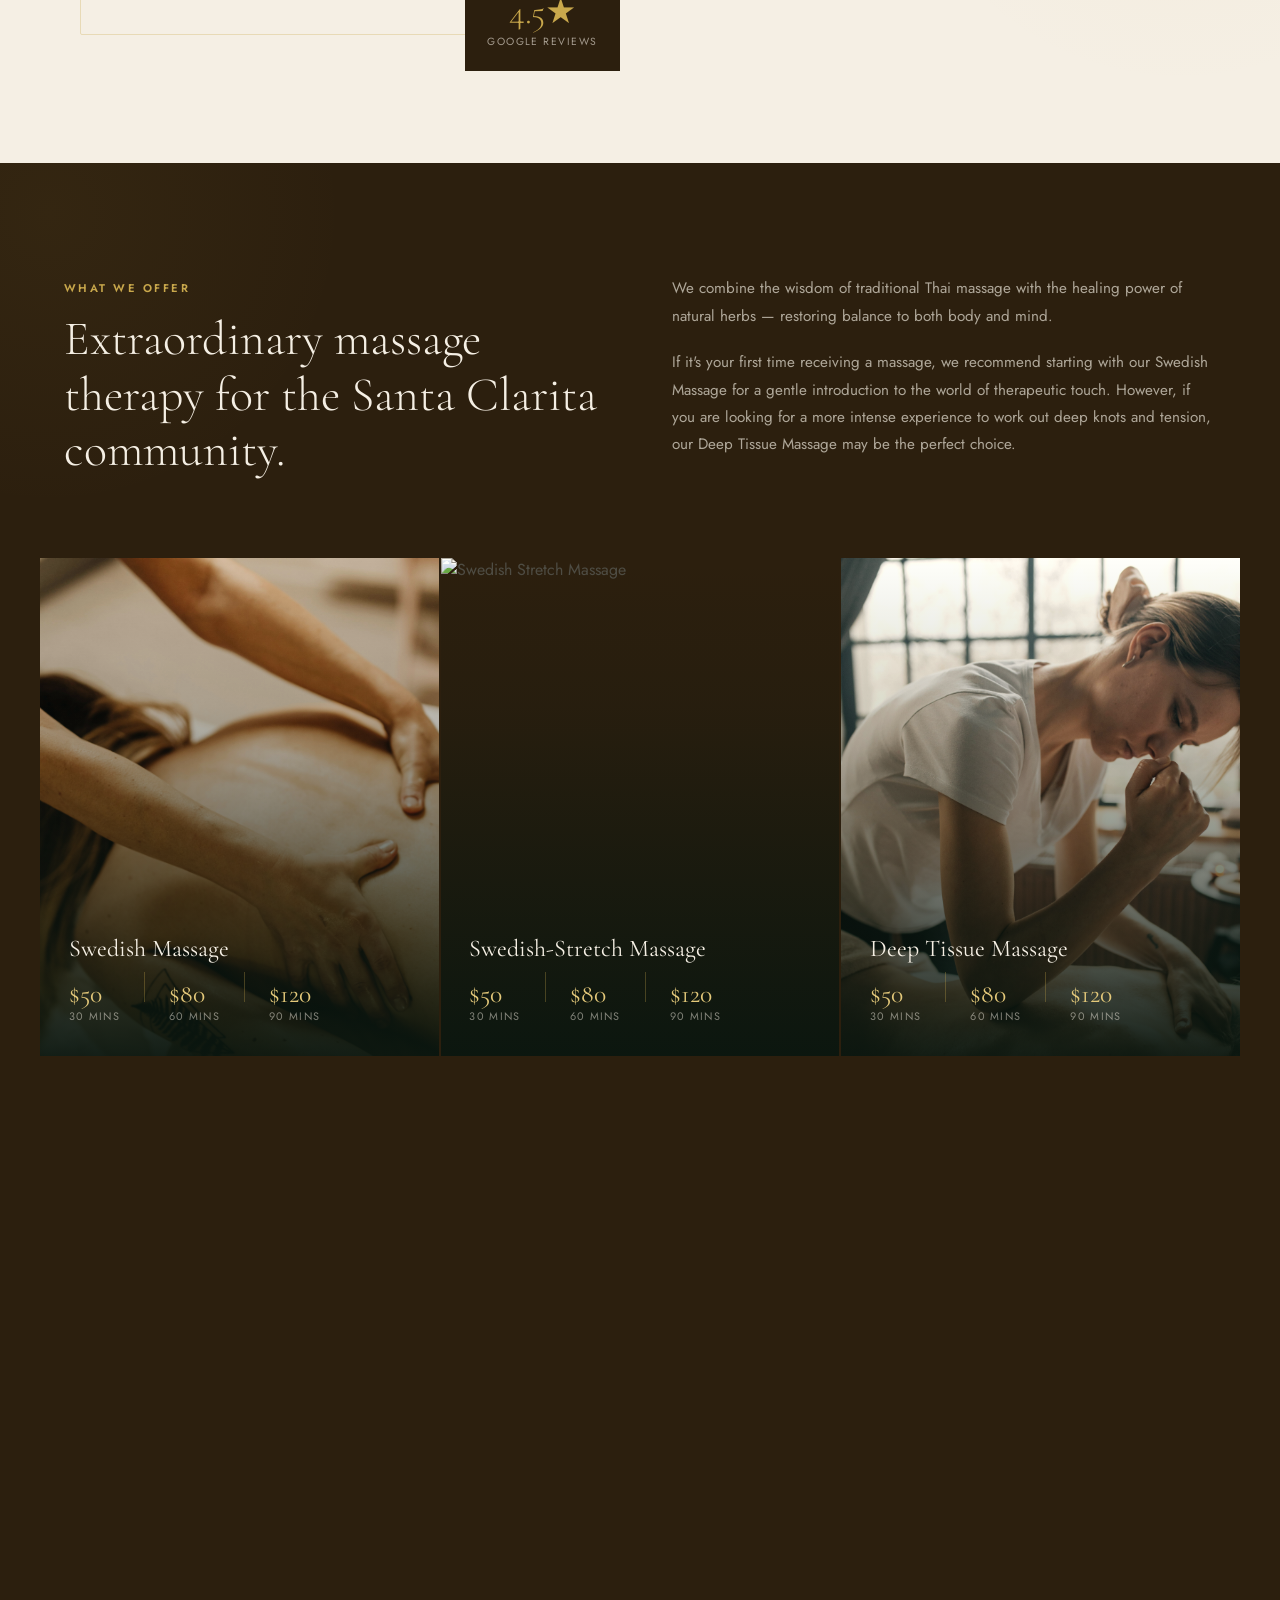
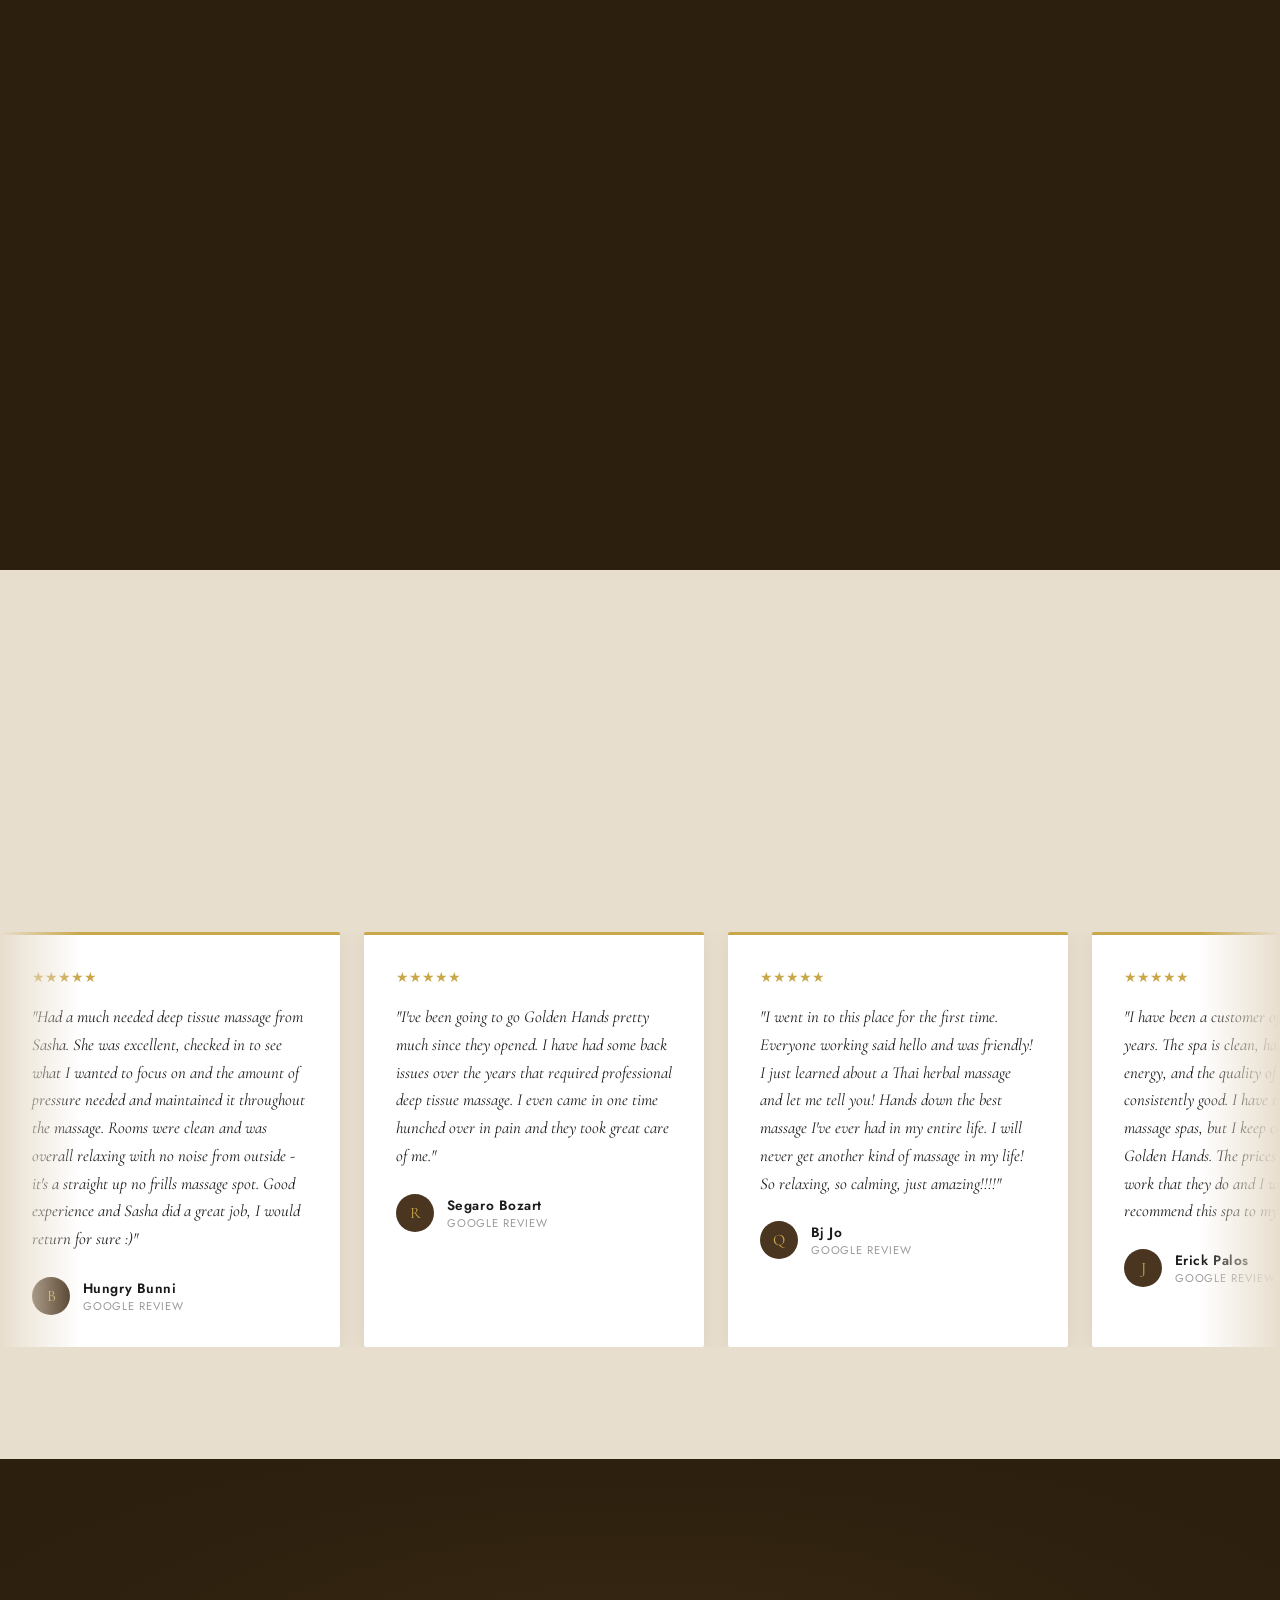
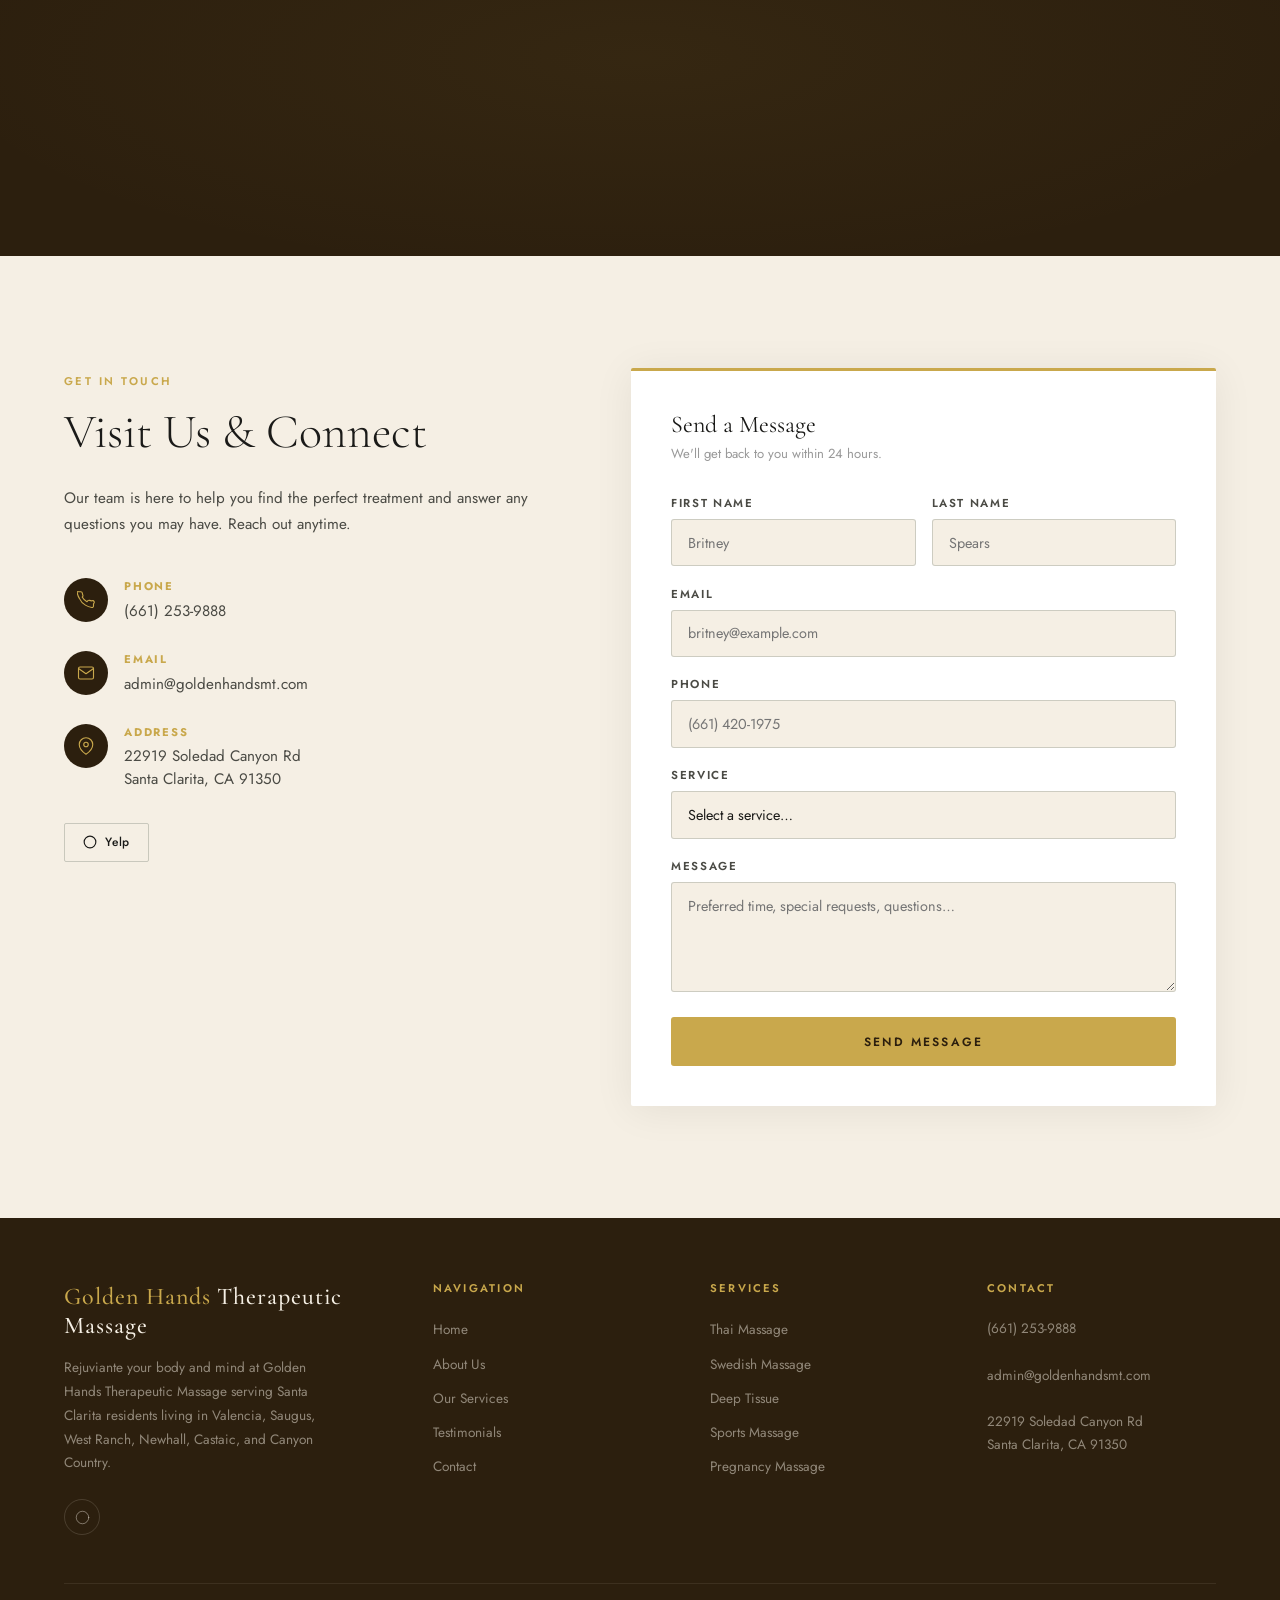
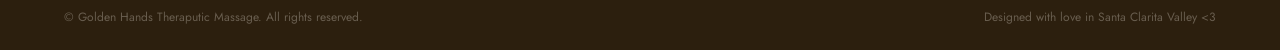
==== commit e60d1727: "path dir" ====
--- a/home.html
+++ b/home.html
@@ -178,7 +178,7 @@
       </div>
 
       <div class="svc-card">
-        <img src="./assets/imgs/deep_tissue2.jp" alt="Deep Tissue Massage" />
+        <img src="./assets/imgs/deep_tissue2.jpg" alt="Deep Tissue Massage" />
         <div class="svc-overlay">
           <h3 class="svc-name">Deep Tissue Massage</h3>
           <p class="svc-desc">Target chronic tension — release tight knots and restore your body's vitality with focused
@@ -197,7 +197,7 @@
       </div>
 
       <div class="svc-card">
-        <img src="./assets/imgs/thai_massage.jp" alt="Deep Tissue Thai Massage" />
+        <img src="./assets/imgs/thai_massage.jpg" alt="Deep Tissue Thai Massage" />
         <div class="svc-overlay">
           <h3 class="svc-name">Deep Tissue-Thai Massage</h3>
           <p class="svc-desc">Target chronic tension — release tight knots and restore your body's vitality with focused
@@ -216,7 +216,7 @@
       </div>
 
       <div class="svc-card">
-        <img src="./assets/imgs/sports_massage.jp" alt="Sports Massage" />
+        <img src="./assets/imgs/sports_massage.jpg" alt="Sports Massage" />
         <div class="svc-overlay">
           <h3 class="svc-name">Sports Massage</h3>
           <p class="svc-desc">Similar to a deep tissue massage, but tailored for athletes to enhance performance,
